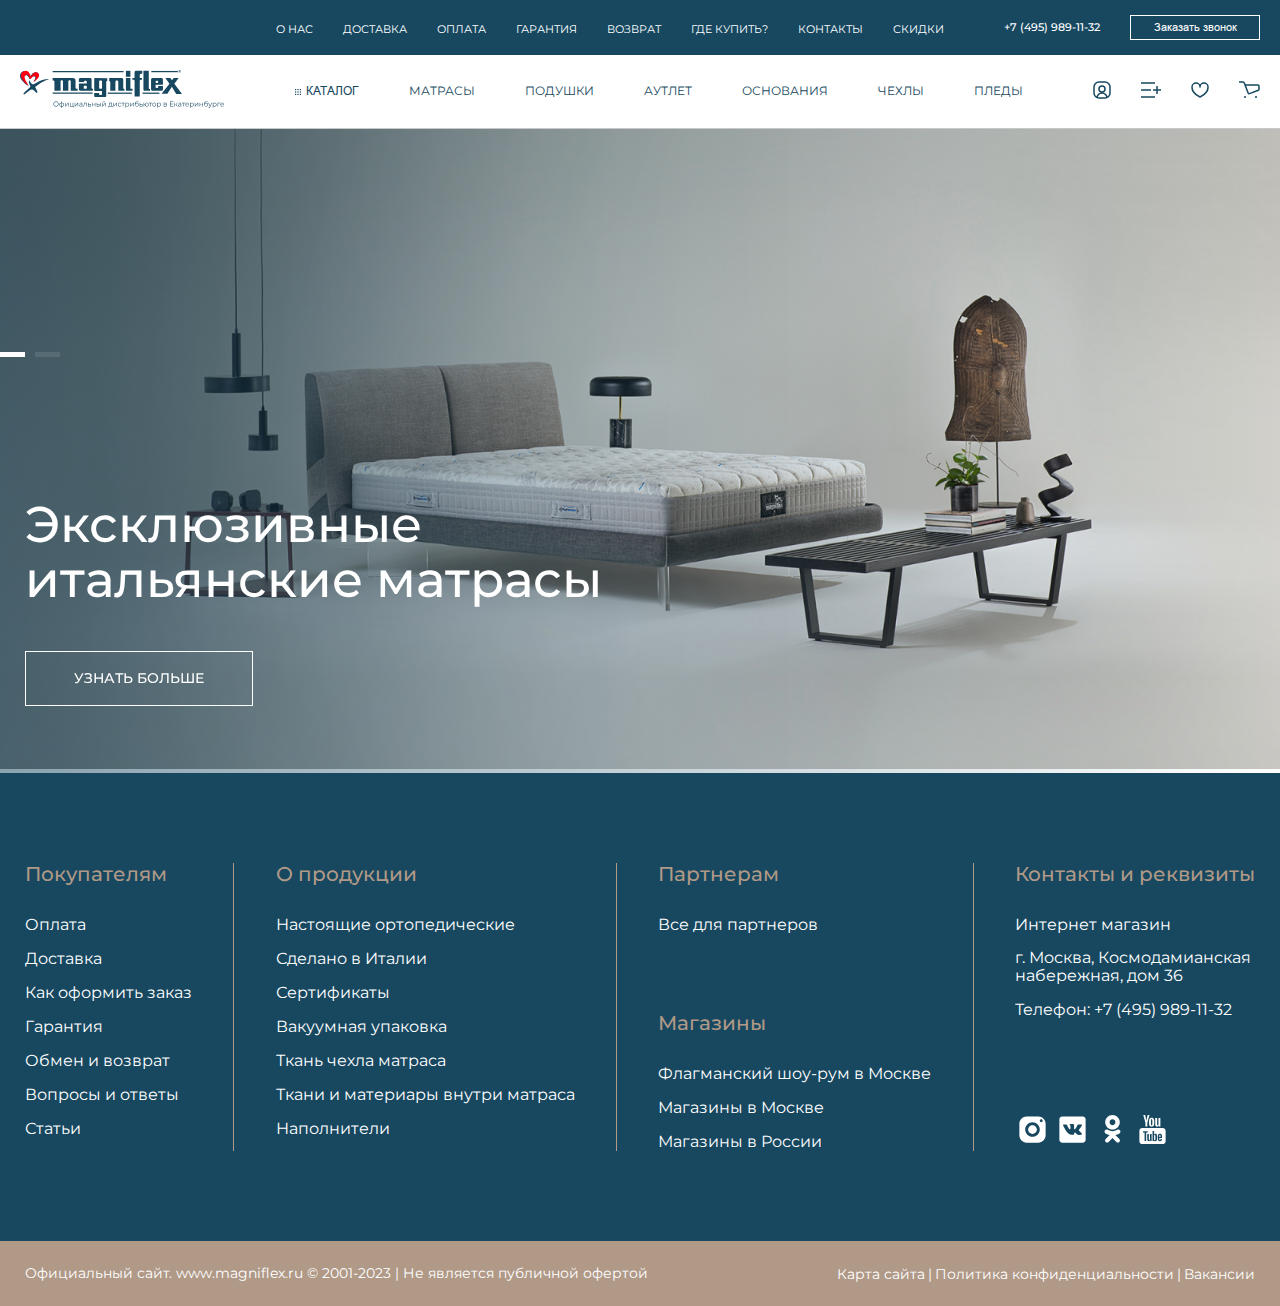
==== index.html @ d559a697 "home desktop in progress" ====
<!DOCTYPE html>
<html lang="ru">
<head>
    <meta charset="UTF-8">
    <meta name="viewport" content="width=device-width, initial-scale=1.0">
    <title>MAGNIFLEX</title>
    <!-- Swiper css -->
    <link rel="stylesheet" href="https://cdn.jsdelivr.net/npm/swiper@11/swiper-bundle.min.css" />
    <!-- css file -->
    <!-- fonts -->
    <link rel="stylesheet" href="./fonts/Arial/stylesheet.css">
    <link rel="stylesheet" href="./fonts/Inter/stylesheet.css">
    <link rel="stylesheet" href="./fonts/FuturaPT/stylesheet.css">
    <link rel="preconnect" href="https://fonts.googleapis.com">
    <link rel="preconnect" href="https://fonts.gstatic.com" crossorigin>
    <link href="https://fonts.googleapis.com/css2?family=Bebas+Neue&family=Montserrat:ital,wght@0,100..900;1,100..900&display=swap" rel="stylesheet">
    <!-- fonts -->
    <!-- css link -->
    <link rel="stylesheet" href="./css/style.css">
    <!-- css link -->
</head>
<body>
    <div class="wrapper">

        <!-- header -->
        <header class="header">
            <div class="header_top">
                <div class="main_header_container">
                    <ul class="header_top_link">
                        <li class="header_top_item">
                            <a href="#">
                                О нас
                            </a>
                        </li>
                        <li class="header_top_item">
                            <a href="#">
                                Доставка
                            </a>
                        </li>
                        <li class="header_top_item">
                            <a href="#">
                                Оплата
                            </a>
                        </li>
                        <li class="header_top_item">
                            <a href="#">
                                Гарантия
                            </a>
                        </li>
                        <li class="header_top_item">
                            <a href="#">
                                Возврат
                            </a>
                        </li>
                        <li class="header_top_item">
                            <a href="#">
                                Где купить?
                            </a>
                        </li>
                        <li class="header_top_item">
                            <a href="#">
                                Контакты
                            </a>
                        </li>
                        <li class="header_top_item">
                            <a href="#">
                                Скидки
                            </a>
                        </li>
                    </ul>
                    <div class="header_top_btn">
                        <a href="tel:+74959891132" class="header_top_phone">
                            +7 (495) 989-11-32
                        </a>
                        <button class="header_btn">
                            Заказать звонок
                        </button>
                    </div>
                </div>
            </div>
            <div class="header_bottom">
                <div class="main_header_container">
                    <a href="/" class="header_logo">
                        <img src="./images/logo/header_logo.svg" alt="">
                    </a>
                    <ul class="header_bottom_link">
                        <li class="header_bottom_item">
                            <button class="catalog_btn">
                                <svg width="6" height="6" viewBox="0 0 6 6" fill="none" xmlns="http://www.w3.org/2000/svg">
                                    <rect width="1.2" height="1.2" fill="#174860"/>
                                    <rect x="2.39999" width="1.2" height="1.2" fill="#174860"/>
                                    <rect x="4.79999" width="1.2" height="1.2" fill="#174860"/>
                                    <rect y="2.39999" width="1.2" height="1.2" fill="#174860"/>
                                    <rect y="4.8" width="1.2" height="1.2" fill="#174860"/>
                                    <rect x="2.39999" y="2.39999" width="1.2" height="1.2" fill="#174860"/>
                                    <rect x="2.39999" y="4.8" width="1.2" height="1.2" fill="#174860"/>
                                    <rect x="4.79999" y="2.39999" width="1.2" height="1.2" fill="#174860"/>
                                    <rect x="4.79999" y="4.8" width="1.2" height="1.2" fill="#174860"/>
                                </svg>
                                Каталог
                            </button>
                        </li>
                        <li class="header_bottom_item">
                            <a href="#">
                                Матрасы
                            </a>
                        </li>
                        <li class="header_bottom_item">
                            <a href="#">
                                Подушки
                            </a>
                        </li>
                        <li class="header_bottom_item">
                            <a href="#">
                                Аутлет
                            </a>
                        </li>
                        <li class="header_bottom_item">
                            <a href="#">
                                Основания
                            </a>
                        </li>
                        <li class="header_bottom_item hidden">
                            <a href="#">
                                Чехлы
                            </a>
                        </li>
                        <li class="header_bottom_item hidden">
                            <a href="#">
                                Пледы
                            </a>
                        </li>
                    </ul>
                    <div class="header_icons">
                        <a href="#">
                            <img src="./images/icons/user_icon.svg" alt="">
                        </a>
                        <a href="#">
                            <img src="./images/icons/catalog_2.svg" alt="">
                        </a>
                        <a href="#">
                            <img src="./images/icons/heart_icon.svg" alt="">
                        </a>
                        <a href="#">
                            <img src="./images/icons/shop_icon.svg" alt="">
                        </a>
                        <button class="burger_icon">
                            <img src="./images/icons/burger_icon.svg" alt="">
                        </button>
                    </div>
                </div>
            </div>
            <div class="catalog">
                <ul class="catalog_link">
                    <li class="catalog_item">
                        <a href="#">
                            <img src="./images/catalog1.png" alt="">
                            <span>
                                Матрасы
                            </span>
                        </a>
                    </li>
                    <li class="catalog_item center">
                        <a href="#">
                            <img src="./images/catalog2.png" alt="">
                            <span>
                                Подушки
                            </span>
                        </a>
                    </li>
                    <li class="catalog_item end">
                        <a href="#">
                            <img src="./images/catalog3.png" alt="">
                            <span>
                                Чехлы
                            </span>
                        </a>
                    </li>
                    <li class="catalog_item">
                        <a href="#">
                            <img src="./images/catalog4.png" alt="">
                            <span>
                                Основания
                            </span>
                        </a>
                    </li>
                    <li class="catalog_item center">
                        <a href="#">
                            <img src="./images/catalog5.png" alt="">
                            <span>
                                Пледы
                            </span>
                        </a>
                    </li>
                </ul>
            </div>
            <!-- media_menu -->
            <div class="media_menu">
                <ul class="media_menu_link">
                    <li class="media_menu_item">
                        <a href="#">
                            Матрасы
                        </a>
                    </li>
                    <li class="media_menu_item">
                        <a href="#">
                            Подушки
                        </a>
                    </li>
                    <li class="media_menu_item">
                        <a href="#">
                            Аутлет
                        </a>
                    </li>
                    <li class="media_menu_item">
                        <a href="#">
                            Основания
                        </a>
                    </li>
                    <li class="media_menu_item">
                        <a href="#">
                            Чехлы
                        </a>
                    </li>
                    <li class="media_menu_item">
                        <a href="#">
                            Пледы
                        </a>
                    </li>
                </ul>
                <div class="header_top_btn">
                    <a href="tel:+74959891132" class="header_top_phone">
                        +7 (495) 989-11-32
                    </a>
                    <button class="header_btn">
                        Заказать звонок
                    </button>
                </div>
            </div>
            <!-- media_menu -->
        </header>
        <!-- header -->


        <!-- main -->
        <main>
            <!-- home -->
            <section class="home">
                <div class="swiper homeSwiper">
                    <div class="swiper-wrapper">
                        <div class="swiper-slide">
                            <div class="home_slide">
                                <div class="background_linear"></div>
                                <img src="./images/home_img.png" alt="">
                                <div class="main_container">
                                    <h1>
                                        Эксклюзивные итальянские матрасы
                                    </h1>
                                    <a href="#">
                                        Узнать больше
                                    </a>
                                </div>
                            </div>
                        </div>
                        <div class="swiper-slide">
                            <div class="home_slide">
                                <div class="background_linear"></div>
                                <img src="./images/home_img.png" alt="">
                                <div class="main_container">
                                    <h1>
                                        Эксклюзивные итальянские матрасы
                                    </h1>
                                    <a href="#">
                                        Узнать больше
                                    </a>
                                </div>
                            </div>
                        </div>
                    </div>
                    <div class="swiper-pagination"></div>
                </div>
            </section>
            <!-- home -->
        </main>
        <!-- main -->

        <!-- footer -->
        <footer class="footer">
            <div class="footer_top">
                <div class="main_container">
                    <div class="footer_block">
                        <h6>
                            Покупателям
                        </h6>
                        <div class="footer_links">
                            <ul class="footer_link">
                                <li class="footer_item">
                                    <a href="#">
                                        Оплата
                                    </a>
                                </li>
                                <li class="footer_item">
                                    <a href="#">
                                        Доставка
                                    </a>
                                </li>
                                <li class="footer_item">
                                    <a href="#">
                                        Как оформить заказ
                                    </a>
                                </li>
                                <li class="footer_item">
                                    <a href="#">
                                        Гарантия
                                    </a>
                                </li>
                            </ul>
                            <ul class="footer_link">
                                <li class="footer_item">
                                    <a href="#">
                                        Обмен и возврат
                                    </a>
                                </li>
                                <li class="footer_item">
                                    <a href="#">
                                        Вопросы и ответы
                                    </a>
                                </li>
                                <li class="footer_item">
                                    <a href="#">
                                        Статьи
                                    </a>
                                </li>
                            </ul>
                        </div>
                    </div>
                    <div class="footer_line"></div>
                    <div class="footer_block">
                        <h6>
                            О продукции
                        </h6>
                        <div class="footer_links">
                            <ul class="footer_link">
                                <li class="footer_item">
                                    <a href="#">
                                        Настоящие ортопедические
                                    </a>
                                </li>
                                <li class="footer_item">
                                    <a href="#">
                                        Сделано в Италии
                                    </a>
                                </li>
                                <li class="footer_item">
                                    <a href="#">
                                        Сертификаты
                                    </a>
                                </li>
                                <li class="footer_item">
                                    <a href="#">
                                        Вакуумная упаковка
                                    </a>
                                </li>
                            </ul>
                            <ul class="footer_link">
                                <li class="footer_item">
                                    <a href="#">
                                        Ткань чехла матраса
                                    </a>
                                </li>
                                <li class="footer_item">
                                    <a href="#">
                                        Ткани и материары внутри матраса
                                    </a>
                                </li>
                                <li class="footer_item">
                                    <a href="#">
                                        Наполнители
                                    </a>
                                </li>
                            </ul>
                        </div>
                    </div>
                    <div class="footer_line"></div>
                    <div class="footer_links_two">
                        <div class="footer_block">
                            <h6>
                                Партнерам
                            </h6>
                            <ul class="footer_link">
                                <li class="footer_item">
                                    <a href="#">
                                        Все для партнеров
                                    </a>
                                </li>
                            </ul>
                        </div>
                        <div class="footer_block">
                            <h6>
                                Магазины
                            </h6>
                            <ul class="footer_link">
                                <li class="footer_item">
                                    <a href="#">
                                        Флагманский шоу-рум в Москве
                                    </a>
                                </li>
                                <li class="footer_item">
                                    <a href="#">
                                        Магазины в Москве
                                    </a>
                                </li>
                                <li class="footer_item">
                                    <a href="#">
                                        Магазины в России
                                    </a>
                                </li>
                            </ul>
                        </div>
                    </div>
                    <div class="footer_line"></div>
                    <div class="footer_links_two">
                        <div class="footer_block">
                            <h6>
                                Контакты и реквизиты
                            </h6>
                            <ul class="footer_link">
                                <li class="footer_item">
                                    <a href="#">
                                        Интернет магазин
                                    </a>
                                </li>
                                <li class="footer_item">
                                    <a href="#">
                                        г. Москва, Космодамианская<br> набережная, дом 36
                                    </a>
                                </li>
                                <li class="footer_item">
                                    <a href="tel:+74959891132">
                                        Телефон: +7 (495) 989-11-32
                                    </a>
                                </li>
                            </ul>
                        </div>
                        <div class="footer_social">
                            <a href="#">
                                <img src="./images/icons/instagram_icon.svg" alt="">
                            </a>
                            <a href="#">
                                <img src="./images/icons/vk_icon.svg" alt="">
                            </a>
                            <a href="#">
                                <img src="./images/icons/Odnoklassniki_icon.svg" alt="">
                            </a>
                            <a href="#">
                                <img src="./images/icons/YouTube_icon.svg" alt="">
                            </a>
                        </div>
                    </div>
                </div>
            </div>
            <div class="footer_bottom">
                <div class="main_container">
                    <p>
                        Официальный сайт. <a href="www.magniflex.ru">www.magniflex.ru</a> © 2001-2023 | Не является публичной офертой
                    </p>
                    <ul>
                        <li>
                            <a href="#">
                                Карта сайта
                            </a>
                        </li>
                        <li>
                            <span>
                                |
                            </span>
                        </li>
                        <li>
                            <a href="#">
                                Политика конфиденциальности
                            </a>
                        </li>
                        <li>
                            <span>
                                |
                            </span>
                        </li>
                        <li>
                            <a href="#">
                                Вакансии
                            </a>
                        </li>
                    </ul>
                </div>
            </div>
        </footer>
        <!-- footer -->
    </div>

    <!-- Swiper js -->
    <script src="https://cdn.jsdelivr.net/npm/swiper@11/swiper-bundle.min.js"></script>
    <!-- Swiper js -->
    <!-- js file -->
    <script src="./js/main.js"></script>
    <!-- js file -->
</body>
</html>
---- fonts/Arial/stylesheet.css ----
/* This stylesheet generated by Transfonter (https://transfonter.org) on August 20, 2017 5:39 PM */

@font-face {
	font-family: 'Arial';
	src: url('Arial-ItalicMT.eot');
	src: local('Arial Italic'), local('Arial-ItalicMT'),
		url('Arial-ItalicMT.eot?#iefix') format('embedded-opentype'),
		url('Arial-ItalicMT.woff') format('woff'),
		url('Arial-ItalicMT.ttf') format('truetype');
	font-weight: normal;
	font-style: italic;
}

@font-face {
	font-family: 'Arial Narrow';
	src: url('ArialNarrow-Bold.eot');
	src: local('Arial Narrow Bold'), local('ArialNarrow-Bold'),
		url('ArialNarrow-Bold.eot?#iefix') format('embedded-opentype'),
		url('ArialNarrow-Bold.woff') format('woff'),
		url('ArialNarrow-Bold.ttf') format('truetype');
	font-weight: bold;
	font-style: normal;
}

@font-face {
	font-family: 'Arial';
	src: url('Arial-BoldItalicMT.eot');
	src: local('Arial Bold Italic'), local('Arial-BoldItalicMT'),
		url('Arial-BoldItalicMT.eot?#iefix') format('embedded-opentype'),
		url('Arial-BoldItalicMT.woff') format('woff'),
		url('Arial-BoldItalicMT.ttf') format('truetype');
	font-weight: bold;
	font-style: italic;
}

@font-face {
	font-family: 'Arial Narrow';
	src: url('ArialNarrow.eot');
	src: local('Arial Narrow'), local('ArialNarrow'),
		url('ArialNarrow.eot?#iefix') format('embedded-opentype'),
		url('ArialNarrow.woff') format('woff'),
		url('ArialNarrow.ttf') format('truetype');
	font-weight: normal;
	font-style: normal;
}

@font-face {
	font-family: 'Arial Narrow';
	src: url('ArialNarrow-Italic.eot');
	src: local('Arial Narrow Italic'), local('ArialNarrow-Italic'),
		url('ArialNarrow-Italic.eot?#iefix') format('embedded-opentype'),
		url('ArialNarrow-Italic.woff') format('woff'),
		url('ArialNarrow-Italic.ttf') format('truetype');
	font-weight: normal;
	font-style: italic;
}

@font-face {
	font-family: 'Arial';
	src: url('ArialMT.eot');
	src: local('Arial'), local('ArialMT'),
		url('ArialMT.eot?#iefix') format('embedded-opentype'),
		url('ArialMT.woff') format('woff'),
		url('ArialMT.ttf') format('truetype');
	font-weight: normal;
	font-style: normal;
}

@font-face {
	font-family: 'Arial';
	src: url('Arial-BoldMT.eot');
	src: local('Arial Bold'), local('Arial-BoldMT'),
		url('Arial-BoldMT.eot?#iefix') format('embedded-opentype'),
		url('Arial-BoldMT.woff') format('woff'),
		url('Arial-BoldMT.ttf') format('truetype');
	font-weight: bold;
	font-style: normal;
}

@font-face {
	font-family: 'Arial';
	src: url('Arial-Black.eot');
	src: local('Arial Black'), local('Arial-Black'),
		url('Arial-Black.eot?#iefix') format('embedded-opentype'),
		url('Arial-Black.woff') format('woff'),
		url('Arial-Black.ttf') format('truetype');
	font-weight: 900;
	font-style: normal;
}

@font-face {
	font-family: 'Arial Narrow';
	src: url('ArialNarrow-BoldItalic.eot');
	src: local('Arial Narrow Bold Italic'), local('ArialNarrow-BoldItalic'),
		url('ArialNarrow-BoldItalic.eot?#iefix') format('embedded-opentype'),
		url('ArialNarrow-BoldItalic.woff') format('woff'),
		url('ArialNarrow-BoldItalic.ttf') format('truetype');
	font-weight: bold;
	font-style: italic;
}
---- fonts/Inter/stylesheet.css ----
@font-face {
    font-family: 'Inter';
    src: url('Inter-BoldItalic.eot');
    src: local('Inter Bold Italic'), local('Inter-BoldItalic'),
        url('Inter-BoldItalic.eot?#iefix') format('embedded-opentype'),
        url('Inter-BoldItalic.woff2') format('woff2'),
        url('Inter-BoldItalic.woff') format('woff'),
        url('Inter-BoldItalic.ttf') format('truetype');
    font-weight: bold;
    font-style: italic;
}

@font-face {
    font-family: 'Inter';
    src: url('Inter-MediumItalic.eot');
    src: local('Inter Medium Italic'), local('Inter-MediumItalic'),
        url('Inter-MediumItalic.eot?#iefix') format('embedded-opentype'),
        url('Inter-MediumItalic.woff2') format('woff2'),
        url('Inter-MediumItalic.woff') format('woff'),
        url('Inter-MediumItalic.ttf') format('truetype');
    font-weight: 500;
    font-style: italic;
}

@font-face {
    font-family: 'Inter';
    src: url('Inter-ThinItalicBETA.eot');
    src: local('Inter Thin Italic BETA'), local('Inter-ThinItalicBETA'),
        url('Inter-ThinItalicBETA.eot?#iefix') format('embedded-opentype'),
        url('Inter-ThinItalicBETA.woff2') format('woff2'),
        url('Inter-ThinItalicBETA.woff') format('woff'),
        url('Inter-ThinItalicBETA.ttf') format('truetype');
    font-weight: 100;
    font-style: italic;
}

@font-face {
    font-family: 'Inter';
    src: url('Inter-Regular.eot');
    src: local('Inter Regular'), local('Inter-Regular'),
        url('Inter-Regular.eot?#iefix') format('embedded-opentype'),
        url('Inter-Regular.woff2') format('woff2'),
        url('Inter-Regular.woff') format('woff'),
        url('Inter-Regular.ttf') format('truetype');
    font-weight: normal;
    font-style: normal;
}

@font-face {
    font-family: 'Inter';
    src: url('Inter-Black.eot');
    src: local('Inter Black'), local('Inter-Black'),
        url('Inter-Black.eot?#iefix') format('embedded-opentype'),
        url('Inter-Black.woff2') format('woff2'),
        url('Inter-Black.woff') format('woff'),
        url('Inter-Black.ttf') format('truetype');
    font-weight: 900;
    font-style: normal;
}

@font-face {
    font-family: 'Inter';
    src: url('Inter-BlackItalic.eot');
    src: local('Inter Black Italic'), local('Inter-BlackItalic'),
        url('Inter-BlackItalic.eot?#iefix') format('embedded-opentype'),
        url('Inter-BlackItalic.woff2') format('woff2'),
        url('Inter-BlackItalic.woff') format('woff'),
        url('Inter-BlackItalic.ttf') format('truetype');
    font-weight: 900;
    font-style: italic;
}

@font-face {
    font-family: 'Inter';
    src: url('Inter-LightBETA.eot');
    src: local('Inter Light BETA'), local('Inter-LightBETA'),
        url('Inter-LightBETA.eot?#iefix') format('embedded-opentype'),
        url('Inter-LightBETA.woff2') format('woff2'),
        url('Inter-LightBETA.woff') format('woff'),
        url('Inter-LightBETA.ttf') format('truetype');
    font-weight: 300;
    font-style: normal;
}

@font-face {
    font-family: 'Inter';
    src: url('Inter-SemiBold.eot');
    src: local('Inter Semi Bold'), local('Inter-SemiBold'),
        url('Inter-SemiBold.eot?#iefix') format('embedded-opentype'),
        url('Inter-SemiBold.woff2') format('woff2'),
        url('Inter-SemiBold.woff') format('woff'),
        url('Inter-SemiBold.ttf') format('truetype');
    font-weight: 600;
    font-style: normal;
}

@font-face {
    font-family: 'Inter';
    src: url('Inter-ExtraBoldItalic.eot');
    src: local('Inter Extra Bold Italic'), local('Inter-ExtraBoldItalic'),
        url('Inter-ExtraBoldItalic.eot?#iefix') format('embedded-opentype'),
        url('Inter-ExtraBoldItalic.woff2') format('woff2'),
        url('Inter-ExtraBoldItalic.woff') format('woff'),
        url('Inter-ExtraBoldItalic.ttf') format('truetype');
    font-weight: 800;
    font-style: italic;
}

@font-face {
    font-family: 'Inter';
    src: url('Inter-Bold.eot');
    src: local('Inter Bold'), local('Inter-Bold'),
        url('Inter-Bold.eot?#iefix') format('embedded-opentype'),
        url('Inter-Bold.woff2') format('woff2'),
        url('Inter-Bold.woff') format('woff'),
        url('Inter-Bold.ttf') format('truetype');
    font-weight: bold;
    font-style: normal;
}

@font-face {
    font-family: 'Inter';
    src: url('Inter-ExtraLightItalicBETA.eot');
    src: local('Inter Extra Light Italic BETA'), local('Inter-ExtraLightItalicBETA'),
        url('Inter-ExtraLightItalicBETA.eot?#iefix') format('embedded-opentype'),
        url('Inter-ExtraLightItalicBETA.woff2') format('woff2'),
        url('Inter-ExtraLightItalicBETA.woff') format('woff'),
        url('Inter-ExtraLightItalicBETA.ttf') format('truetype');
    font-weight: 200;
    font-style: italic;
}

@font-face {
    font-family: 'Inter';
    src: url('Inter-ExtraLightBETA.eot');
    src: local('Inter Extra Light BETA'), local('Inter-ExtraLightBETA'),
        url('Inter-ExtraLightBETA.eot?#iefix') format('embedded-opentype'),
        url('Inter-ExtraLightBETA.woff2') format('woff2'),
        url('Inter-ExtraLightBETA.woff') format('woff'),
        url('Inter-ExtraLightBETA.ttf') format('truetype');
    font-weight: 200;
    font-style: normal;
}

@font-face {
    font-family: 'Inter';
    src: url('Inter-ExtraBold.eot');
    src: local('Inter Extra Bold'), local('Inter-ExtraBold'),
        url('Inter-ExtraBold.eot?#iefix') format('embedded-opentype'),
        url('Inter-ExtraBold.woff2') format('woff2'),
        url('Inter-ExtraBold.woff') format('woff'),
        url('Inter-ExtraBold.ttf') format('truetype');
    font-weight: 800;
    font-style: normal;
}

@font-face {
    font-family: 'Inter';
    src: url('Inter-ThinBETA.eot');
    src: local('Inter Thin BETA'), local('Inter-ThinBETA'),
        url('Inter-ThinBETA.eot?#iefix') format('embedded-opentype'),
        url('Inter-ThinBETA.woff2') format('woff2'),
        url('Inter-ThinBETA.woff') format('woff'),
        url('Inter-ThinBETA.ttf') format('truetype');
    font-weight: 100;
    font-style: normal;
}

@font-face {
    font-family: 'Inter';
    src: url('Inter-LightItalicBETA.eot');
    src: local('Inter Light Italic BETA'), local('Inter-LightItalicBETA'),
        url('Inter-LightItalicBETA.eot?#iefix') format('embedded-opentype'),
        url('Inter-LightItalicBETA.woff2') format('woff2'),
        url('Inter-LightItalicBETA.woff') format('woff'),
        url('Inter-LightItalicBETA.ttf') format('truetype');
    font-weight: 300;
    font-style: italic;
}

@font-face {
    font-family: 'Inter';
    src: url('Inter-Italic.eot');
    src: local('Inter Italic'), local('Inter-Italic'),
        url('Inter-Italic.eot?#iefix') format('embedded-opentype'),
        url('Inter-Italic.woff2') format('woff2'),
        url('Inter-Italic.woff') format('woff'),
        url('Inter-Italic.ttf') format('truetype');
    font-weight: normal;
    font-style: italic;
}

@font-face {
    font-family: 'Inter';
    src: url('Inter-SemiBoldItalic.eot');
    src: local('Inter Semi Bold Italic'), local('Inter-SemiBoldItalic'),
        url('Inter-SemiBoldItalic.eot?#iefix') format('embedded-opentype'),
        url('Inter-SemiBoldItalic.woff2') format('woff2'),
        url('Inter-SemiBoldItalic.woff') format('woff'),
        url('Inter-SemiBoldItalic.ttf') format('truetype');
    font-weight: 600;
    font-style: italic;
}

@font-face {
    font-family: 'Inter';
    src: url('Inter-Medium.eot');
    src: local('Inter Medium'), local('Inter-Medium'),
        url('Inter-Medium.eot?#iefix') format('embedded-opentype'),
        url('Inter-Medium.woff2') format('woff2'),
        url('Inter-Medium.woff') format('woff'),
        url('Inter-Medium.ttf') format('truetype');
    font-weight: 500;
    font-style: normal;
}
---- fonts/FuturaPT/stylesheet.css ----
@font-face {
    font-family: 'Futura PT';
    src: url('FuturaPT-Heavy.eot');
    src: local('Futura PT Heavy'), local('FuturaPT-Heavy'),
        url('FuturaPT-Heavy.eot?#iefix') format('embedded-opentype'),
        url('FuturaPT-Heavy.woff') format('woff'),
        url('FuturaPT-Heavy.ttf') format('truetype');
    font-weight: 900;
    font-style: normal;
}

@font-face {
    font-family: 'Futura PT';
    src: url('FuturaPT-Medium.eot');
    src: local('Futura PT Medium'), local('FuturaPT-Medium'),
        url('FuturaPT-Medium.eot?#iefix') format('embedded-opentype'),
        url('FuturaPT-Medium.woff') format('woff'),
        url('FuturaPT-Medium.ttf') format('truetype');
    font-weight: 500;
    font-style: normal;
}

@font-face {
    font-family: 'Futura PT';
    src: url('FuturaPT-MediumObl.eot');
    src: local('Futura PT Medium Oblique'), local('FuturaPT-MediumObl'),
        url('FuturaPT-MediumObl.eot?#iefix') format('embedded-opentype'),
        url('FuturaPT-MediumObl.woff') format('woff'),
        url('FuturaPT-MediumObl.ttf') format('truetype');
    font-weight: 500;
    font-style: italic;
}

@font-face {
    font-family: 'Futura PT Cond';
    src: url('FuturaPTCond-Medium.eot');
    src: local('Futura PT Cond Medium'), local('FuturaPTCond-Medium'),
        url('FuturaPTCond-Medium.eot?#iefix') format('embedded-opentype'),
        url('FuturaPTCond-Medium.woff') format('woff'),
        url('FuturaPTCond-Medium.ttf') format('truetype');
    font-weight: 500;
    font-style: normal;
}

@font-face {
    font-family: 'Futura PT';
    src: url('FuturaPT-LightObl.eot');
    src: local('Futura PT Light Oblique'), local('FuturaPT-LightObl'),
        url('FuturaPT-LightObl.eot?#iefix') format('embedded-opentype'),
        url('FuturaPT-LightObl.woff') format('woff'),
        url('FuturaPT-LightObl.ttf') format('truetype');
    font-weight: 300;
    font-style: italic;
}

@font-face {
    font-family: 'Futura PT Book';
    src: url('FuturaPT-Book.eot');
    src: local('Futura PT Book'), local('FuturaPT-Book'),
        url('FuturaPT-Book.eot?#iefix') format('embedded-opentype'),
        url('FuturaPT-Book.woff') format('woff'),
        url('FuturaPT-Book.ttf') format('truetype');
    font-weight: normal;
    font-style: normal;
}

@font-face {
    font-family: 'Futura PT Cond';
    src: url('FuturaPTCond-Bold.eot');
    src: local('Futura PT Cond Bold'), local('FuturaPTCond-Bold'),
        url('FuturaPTCond-Bold.eot?#iefix') format('embedded-opentype'),
        url('FuturaPTCond-Bold.woff') format('woff'),
        url('FuturaPTCond-Bold.ttf') format('truetype');
    font-weight: bold;
    font-style: normal;
}

@font-face {
    font-family: 'Futura PT Book';
    src: url('FuturaPT-BookObl.eot');
    src: local('Futura PT Book Oblique'), local('FuturaPT-BookObl'),
        url('FuturaPT-BookObl.eot?#iefix') format('embedded-opentype'),
        url('FuturaPT-BookObl.woff') format('woff'),
        url('FuturaPT-BookObl.ttf') format('truetype');
    font-weight: normal;
    font-style: italic;
}

@font-face {
    font-family: 'Futura PT Cond Extra';
    src: url('FuturaPTCond-ExtraBoldObl.eot');
    src: local('Futura PT Cond Extra Bold Oblique'), local('FuturaPTCond-ExtraBoldObl'),
        url('FuturaPTCond-ExtraBoldObl.eot?#iefix') format('embedded-opentype'),
        url('FuturaPTCond-ExtraBoldObl.woff') format('woff'),
        url('FuturaPTCond-ExtraBoldObl.ttf') format('truetype');
    font-weight: 800;
    font-style: italic;
}

@font-face {
    font-family: 'Futura PT';
    src: url('FuturaPT-Light.eot');
    src: local('Futura PT Light'), local('FuturaPT-Light'),
        url('FuturaPT-Light.eot?#iefix') format('embedded-opentype'),
        url('FuturaPT-Light.woff') format('woff'),
        url('FuturaPT-Light.ttf') format('truetype');
    font-weight: 300;
    font-style: normal;
}

@font-face {
    font-family: 'Futura PT';
    src: url('FuturaPT-BoldObl.eot');
    src: local('Futura PT Bold Oblique'), local('FuturaPT-BoldObl'),
        url('FuturaPT-BoldObl.eot?#iefix') format('embedded-opentype'),
        url('FuturaPT-BoldObl.woff') format('woff'),
        url('FuturaPT-BoldObl.ttf') format('truetype');
    font-weight: bold;
    font-style: italic;
}

@font-face {
    font-family: 'Futura PT Demi';
    src: url('FuturaPT-DemiObl.eot');
    src: local('Futura PT Demi Oblique'), local('FuturaPT-DemiObl'),
        url('FuturaPT-DemiObl.eot?#iefix') format('embedded-opentype'),
        url('FuturaPT-DemiObl.woff') format('woff'),
        url('FuturaPT-DemiObl.ttf') format('truetype');
    font-weight: 600;
    font-style: italic;
}

@font-face {
    font-family: 'Futura PT Cond Extra';
    src: url('FuturaPTCond-ExtraBold.eot');
    src: local('Futura PT Cond Extra Bold'), local('FuturaPTCond-ExtraBold'),
        url('FuturaPTCond-ExtraBold.eot?#iefix') format('embedded-opentype'),
        url('FuturaPTCond-ExtraBold.woff') format('woff'),
        url('FuturaPTCond-ExtraBold.ttf') format('truetype');
    font-weight: 800;
    font-style: normal;
}

@font-face {
    font-family: 'Futura PT Demi';
    src: url('FuturaPT-Demi.eot');
    src: local('Futura PT Demi'), local('FuturaPT-Demi'),
        url('FuturaPT-Demi.eot?#iefix') format('embedded-opentype'),
        url('FuturaPT-Demi.woff') format('woff'),
        url('FuturaPT-Demi.ttf') format('truetype');
    font-weight: 600;
    font-style: normal;
}

@font-face {
    font-family: 'Futura PT';
    src: url('FuturaPT-HeavyObl.eot');
    src: local('Futura PT Heavy Oblique'), local('FuturaPT-HeavyObl'),
        url('FuturaPT-HeavyObl.eot?#iefix') format('embedded-opentype'),
        url('FuturaPT-HeavyObl.woff') format('woff'),
        url('FuturaPT-HeavyObl.ttf') format('truetype');
    font-weight: 900;
    font-style: italic;
}

@font-face {
    font-family: 'Futura PT Extra';
    src: url('FuturaPT-ExtraBoldObl.eot');
    src: local('Futura PT Extra Bold Oblique'), local('FuturaPT-ExtraBoldObl'),
        url('FuturaPT-ExtraBoldObl.eot?#iefix') format('embedded-opentype'),
        url('FuturaPT-ExtraBoldObl.woff') format('woff'),
        url('FuturaPT-ExtraBoldObl.ttf') format('truetype');
    font-weight: 800;
    font-style: italic;
}

@font-face {
    font-family: 'Futura PT Cond Book';
    src: url('FuturaPTCond-Book.eot');
    src: local('Futura PT Cond Book'), local('FuturaPTCond-Book'),
        url('FuturaPTCond-Book.eot?#iefix') format('embedded-opentype'),
        url('FuturaPTCond-Book.woff') format('woff'),
        url('FuturaPTCond-Book.ttf') format('truetype');
    font-weight: normal;
    font-style: normal;
}

@font-face {
    font-family: 'Futura PT';
    src: url('FuturaPT-Bold.eot');
    src: local('Futura PT Bold'), local('FuturaPT-Bold'),
        url('FuturaPT-Bold.eot?#iefix') format('embedded-opentype'),
        url('FuturaPT-Bold.woff') format('woff'),
        url('FuturaPT-Bold.ttf') format('truetype');
    font-weight: bold;
    font-style: normal;
}

@font-face {
    font-family: 'Futura PT Extra';
    src: url('FuturaPT-ExtraBold.eot');
    src: local('Futura PT Extra Bold'), local('FuturaPT-ExtraBold'),
        url('FuturaPT-ExtraBold.eot?#iefix') format('embedded-opentype'),
        url('FuturaPT-ExtraBold.woff') format('woff'),
        url('FuturaPT-ExtraBold.ttf') format('truetype');
    font-weight: 800;
    font-style: normal;
}

@font-face {
    font-family: 'Futura PT Cond';
    src: url('FuturaPTCond-BoldObl.eot');
    src: local('Futura PT Cond Bold Oblique'), local('FuturaPTCond-BoldObl'),
        url('FuturaPTCond-BoldObl.eot?#iefix') format('embedded-opentype'),
        url('FuturaPTCond-BoldObl.woff') format('woff'),
        url('FuturaPTCond-BoldObl.ttf') format('truetype');
    font-weight: bold;
    font-style: italic;
}

@font-face {
    font-family: 'Futura PT Cond';
    src: url('FuturaPTCond-MediumObl.eot');
    src: local('Futura PT Cond Medium Oblique'), local('FuturaPTCond-MediumObl'),
        url('FuturaPTCond-MediumObl.eot?#iefix') format('embedded-opentype'),
        url('FuturaPTCond-MediumObl.woff') format('woff'),
        url('FuturaPTCond-MediumObl.ttf') format('truetype');
    font-weight: 500;
    font-style: italic;
}

@font-face {
    font-family: 'Futura PT Cond Book';
    src: url('FuturaPTCond-BookObl.eot');
    src: local('Futura PT Cond Book Oblique'), local('FuturaPTCond-BookObl'),
        url('FuturaPTCond-BookObl.eot?#iefix') format('embedded-opentype'),
        url('FuturaPTCond-BookObl.woff') format('woff'),
        url('FuturaPTCond-BookObl.ttf') format('truetype');
    font-weight: normal;
    font-style: italic;
}
---- css/style.css ----
@font-face {
  font-family: "Ouvality";
  src: url("../fonts/Ouvality/Ouvality.ttf");
}
* {
  margin: 0;
  padding: 0;
  box-sizing: border-box;
  list-style: none;
}

a {
  text-decoration: none;
  color: inherit;
  display: inline-block;
}

img {
  max-width: 100%;
}

span, label {
  display: inline-block;
}

html {
  scroll-behavior: smooth;
}

body {
  font-family: "Montserrat", Arial, Helvetica, sans-serif;
  font-style: normal;
}

input {
  outline: none;
}

button {
  border: none;
  cursor: pointer;
  background: transparent;
  outline: 0;
}

address {
  font-style: normal;
}

.wrapper {
  width: 100%;
  overflow: hidden;
}

.main_container {
  max-width: 1400px;
  margin: 0 auto;
}
.main_header_container {
  max-width: 1500px;
  margin: 0 auto;
}
.main_title {
  font-size: 50px;
  font-weight: 500;
  line-height: 55px;
  color: #174860;
}

.header {
  position: relative;
}
.header_logo {
  min-width: 205px;
}
.header_btn {
  width: 130px;
  height: 25px;
  font-weight: 500;
  font-size: 11px;
  line-height: 13.41px;
  color: #FFFFFF;
  padding: 5px 18px;
  border: 1px solid #FFFFFF;
}
.header_icons {
  flex-shrink: 0;
  display: flex;
  align-items: center;
  gap: 30px;
}
.header .burger_icon {
  display: none;
}
.header_top {
  background: #174860;
}
.header_top_link {
  margin-left: auto;
  padding: 18px 0;
  display: flex;
  align-items: center;
  gap: 30px;
}
.header_top_item a {
  font-weight: 400;
  font-size: 11px;
  line-height: 13.41px;
  color: #FFFFFF;
  text-transform: uppercase;
  transition: 0.3s ease;
}
.header_top_item a:hover {
  color: #FF0012;
}
.header_top_btn {
  display: flex;
  align-items: center;
  gap: 30px;
}
.header_top_phone {
  font-weight: 500;
  font-size: 11px;
  line-height: 13.41px;
  color: #FFFFFF;
}
.header_bottom {
  border-bottom: 1px solid rgba(33, 37, 41, 0.2509803922);
  padding: 15px 0;
}
.header_bottom .main_header_container {
  justify-content: space-between;
}
.header_bottom_link {
  gap: 50px;
  display: flex;
  align-items: center;
}
.header_bottom_item a,
.header_bottom_item .catalog_btn {
  display: flex;
  align-items: center;
  gap: 5px;
  font-size: 12px;
  font-weight: 400;
  line-height: 14.63px;
  color: #174860;
  text-transform: uppercase;
  transition: 0.3s ease;
}
.header_bottom_item a:hover,
.header_bottom_item .catalog_btn:hover {
  color: #FF0012;
}
.header_bottom_item a:hover svg rect,
.header_bottom_item .catalog_btn:hover svg rect {
  transition: 0.3s ease;
  fill: #FF0012;
}
.header .main_header_container {
  display: flex;
  align-items: center;
  gap: 60px;
}
.header .media_menu {
  padding: 25px 30px;
  position: absolute;
  width: 100%;
  left: -100%;
  top: 100%;
  z-index: 9;
  transition: 0.3s ease;
  display: flex;
  flex-direction: column;
  gap: 25px;
  background: #FFFFFF;
}
.header .media_menu_link {
  display: flex;
  flex-direction: column;
}
.header .media_menu_item {
  padding: 10px 0;
  border-bottom: 1px solid rgba(33, 37, 41, 0.2509803922);
}
.header .media_menu_item a {
  display: flex;
  align-items: center;
  gap: 5px;
  font-size: 12px;
  font-weight: 400;
  line-height: 14.63px;
  color: #174860;
  text-transform: uppercase;
  transition: 0.3s ease;
}
.header .media_menu_item a:hover {
  color: #FF0012;
}
.header .media_menu .header_top_btn {
  justify-content: center;
  flex-wrap: wrap;
}
.header .media_menu .header_top_btn .header_top_phone {
  color: #174860;
}
.header .media_menu .header_top_btn .header_btn {
  border: 1px solid #174860;
  color: #174860;
}
.header .media_menu.active {
  left: 0;
}

.catalog {
  position: absolute;
  left: 0;
  top: 100%;
  z-index: 5;
  width: 100%;
  overflow: hidden;
  height: 0;
  background: #FFFFFF;
  transition: 0.3s ease;
}
.catalog_link {
  margin: 50px auto;
  max-width: 740px;
  padding: 0 20px;
  display: flex;
  flex-wrap: wrap;
  gap: 50px;
}
.catalog_item {
  width: calc(33.3333333333% - 34px);
}
.catalog_item.center {
  display: flex;
  justify-content: center;
}
.catalog_item.end {
  display: flex;
  justify-content: end;
}
.catalog a {
  width: 100px;
  display: flex;
  flex-direction: column;
  font-size: 12px;
  font-weight: 400;
  line-height: 14.63px;
  text-align: center;
  color: #212529;
  text-transform: uppercase;
  transition: 0.3s ease;
}
.catalog a:hover {
  color: #FF0012;
}
.catalog a img {
  min-width: 100px;
  height: 100px;
}

.catalog.active {
  height: 381px;
}

.home .homeSwiper .swiper-pagination {
  max-width: 1400px;
  margin: 0 auto;
  top: 223px;
  left: 0;
  right: 0;
  bottom: auto;
  display: flex;
  justify-content: start;
  gap: 10px;
}
.home .homeSwiper .swiper-pagination-bullet {
  width: 25px;
  height: 5px;
  border-radius: 0;
  background: rgba(255, 255, 255, 0.5019607843);
  margin: 0;
}
.home .homeSwiper .swiper-pagination-bullet-active {
  background: #FFFFFF;
}
.home .home_slide {
  position: relative;
}
.home .background_linear {
  position: absolute;
  top: 0;
  left: 0;
  width: 100%;
  height: 100%;
  background: linear-gradient(90deg, rgba(23, 72, 96, 0.5), rgba(23, 72, 96, 0) 100%);
}
.home .main_container {
  position: absolute;
  top: 0;
  left: 0;
  right: 0;
  margin: 0 auto;
}
.home h1 {
  margin-top: 368px;
  font-size: 50px;
  font-weight: 500;
  line-height: 55px;
  color: #FFFFFF;
  max-width: 606px;
}
.home a {
  margin-top: 44px;
  font-size: 14px;
  font-weight: 500;
  line-height: 17.07px;
  color: #FFFFFF;
  text-transform: uppercase;
  padding: 18px 48px;
  border: 1px solid #FFFFFF;
}

.new {
  padding: 75px 0;
}
.new .main_title {
  text-align: center;
  margin-bottom: 75px;
}
.new_cards {
  display: flex;
  flex-wrap: wrap;
  gap: 50px 30px;
}
.new_card {
  width: calc(33.3333333333% - 20px);
  border: 1px solid rgba(33, 37, 41, 0.2509803922);
}
.new_card_img img {
  width: 100%;
  height: 100%;
  -o-object-fit: cover;
     object-fit: cover;
}
.new_card span {
  font-size: 14px;
  font-weight: 400;
  line-height: 15.4px;
  color: #8C8C8C;
}
.new_card h6 {
  font-size: 20px;
  font-weight: 500;
  line-height: 24.38px;
  color: #174860;
  margin: 15px 0;
}
.new_card p {
  font-size: 16px;
  font-weight: 400;
  line-height: 17.6px;
  color: #212529;
}
.new_card .new_card_bottom {
  margin-top: 8px;
  display: flex;
  justify-content: end;
}
.new_card .new_card_bottom button {
  display: flex;
  align-items: center;
  gap: 10px;
  font-size: 12px;
  font-weight: 400;
  line-height: 16px;
  color: #B09987;
}
.new_card_content {
  padding: 20px 30px 30px 30px;
}

.footer_top {
  padding: 90px 0;
  background: #174860;
}
.footer_top .main_container {
  display: flex;
  align-items: stretch;
  justify-content: space-between;
}
.footer_bottom {
  background-color: #B09987;
  padding: 23px 0;
}
.footer_bottom .main_container {
  display: flex;
  align-items: center;
  justify-content: space-between;
  gap: 10px;
}
.footer_bottom p {
  font-size: 14px;
  font-weight: 400;
  line-height: 15.4px;
  color: #FFFFFF;
}
.footer_bottom ul {
  display: flex;
  align-items: center;
  gap: 3px;
}
.footer_bottom ul a,
.footer_bottom ul span {
  min-width: -moz-min-content;
  min-width: min-content;
  font-size: 14px;
  font-weight: 400;
  line-height: 15.4px;
  color: #FFFFFF;
}
.footer_social {
  display: flex;
  align-items: center;
  gap: 5px;
}
.footer_line {
  margin: 0 20px;
  flex-shrink: 0;
  min-height: 288px;
  width: 1px;
  background: #B09987;
}
.footer_block {
  display: flex;
  flex-direction: column;
  gap: 30px;
}
.footer_links {
  display: flex;
  flex-direction: column;
  gap: 15px;
}
.footer_links_two {
  display: flex;
  flex-direction: column;
  justify-content: space-between;
  gap: 40px;
}
.footer_link {
  display: flex;
  flex-direction: column;
  gap: 15px;
}
.footer_link a {
  font-size: 16px;
  font-weight: 400;
  line-height: 17.6px;
  color: #FFFFFF;
}
.footer h6 {
  font-size: 20px;
  font-weight: 500;
  line-height: 22px;
  color: #B09987;
}

@media only screen and (max-width: 1560px) {
  .main_container {
    max-width: calc(100% - 50px);
  }
  .main_header_container {
    max-width: calc(100% - 40px);
  }
}
@media only screen and (max-width: 1220px) {
  .header .main_header_container {
    gap: 50px;
  }
  .header_icons {
    gap: 20px;
  }
  .header_top_btn {
    gap: 25px;
  }
  .header_top_link {
    gap: 25px;
  }
  .header_bottom_link {
    gap: 25px;
  }
  .header_bottom .hidden {
    display: none;
  }
}
@media only screen and (min-width: 993px) {
  .header .media_menu.active {
    left: -100%;
  }
}
@media only screen and (max-width: 993px) {
  .main_title {
    font-size: 28px;
    line-height: 30.8px;
  }
  .header_logo {
    display: flex;
    min-width: auto;
    height: 28px;
  }
  .header_logo img {
    width: 100%;
  }
  .header .burger_icon {
    width: 12px;
    height: 12px;
    align-items: center;
    justify-content: center;
    display: flex;
  }
  .header_icons {
    gap: 10px;
  }
  .header_icons a {
    display: flex;
    height: 12px;
  }
  .header_top {
    display: none;
  }
  .header_bottom {
    padding: 10px 0;
  }
  .header_bottom_link {
    display: none;
  }
  .catalog {
    display: none;
  }
  .new {
    padding: 50px 0;
  }
  .new .main_title {
    margin-bottom: 30px;
  }
  .new_card {
    width: calc(50% - 15px);
  }
  .new_card h6 {
    margin: 15px 0 10px 0;
    font-size: 16px;
    line-height: 17.6px;
  }
  .new_card p {
    font-size: 12px;
    line-height: 13.2px;
  }
  .footer h6 {
    font-size: 16px;
    line-height: 17px;
  }
  .footer_bottom {
    padding: 12px 0;
  }
  .footer_bottom .main_container {
    align-items: start;
    flex-direction: column-reverse;
  }
  .footer_bottom p {
    font-size: 8px;
    line-height: 8.8px;
  }
  .footer_bottom ul li {
    display: flex;
    align-items: center;
  }
  .footer_bottom ul a,
  .footer_bottom ul span {
    font-size: 8px;
    line-height: 8.8px;
  }
  .footer_social {
    gap: 3px;
  }
  .footer_social a {
    width: 20px;
    height: 20px;
  }
  .footer_block {
    gap: 20px;
  }
  .footer_links {
    flex-direction: row;
    gap: 30px;
  }
  .footer_links a {
    max-width: 135px;
  }
  .footer_link {
    gap: 10px;
  }
  .footer_link a {
    font-size: 12px;
    line-height: 13px;
  }
  .footer_line {
    display: none;
  }
  .footer_top {
    padding: 50px 0;
  }
  .footer_top .main_container {
    flex-direction: column;
    gap: 40px;
  }
}
@media only screen and (max-width: 768px) {
  .new_cards {
    gap: 30px;
  }
  .new_card {
    width: 100%;
    border: none;
  }
  .new_card span {
    display: none;
  }
  .new_card .new_card_content {
    padding: 0;
  }
  .new_card .new_card_bottom {
    display: none;
  }
}/*# sourceMappingURL=style.css.map */
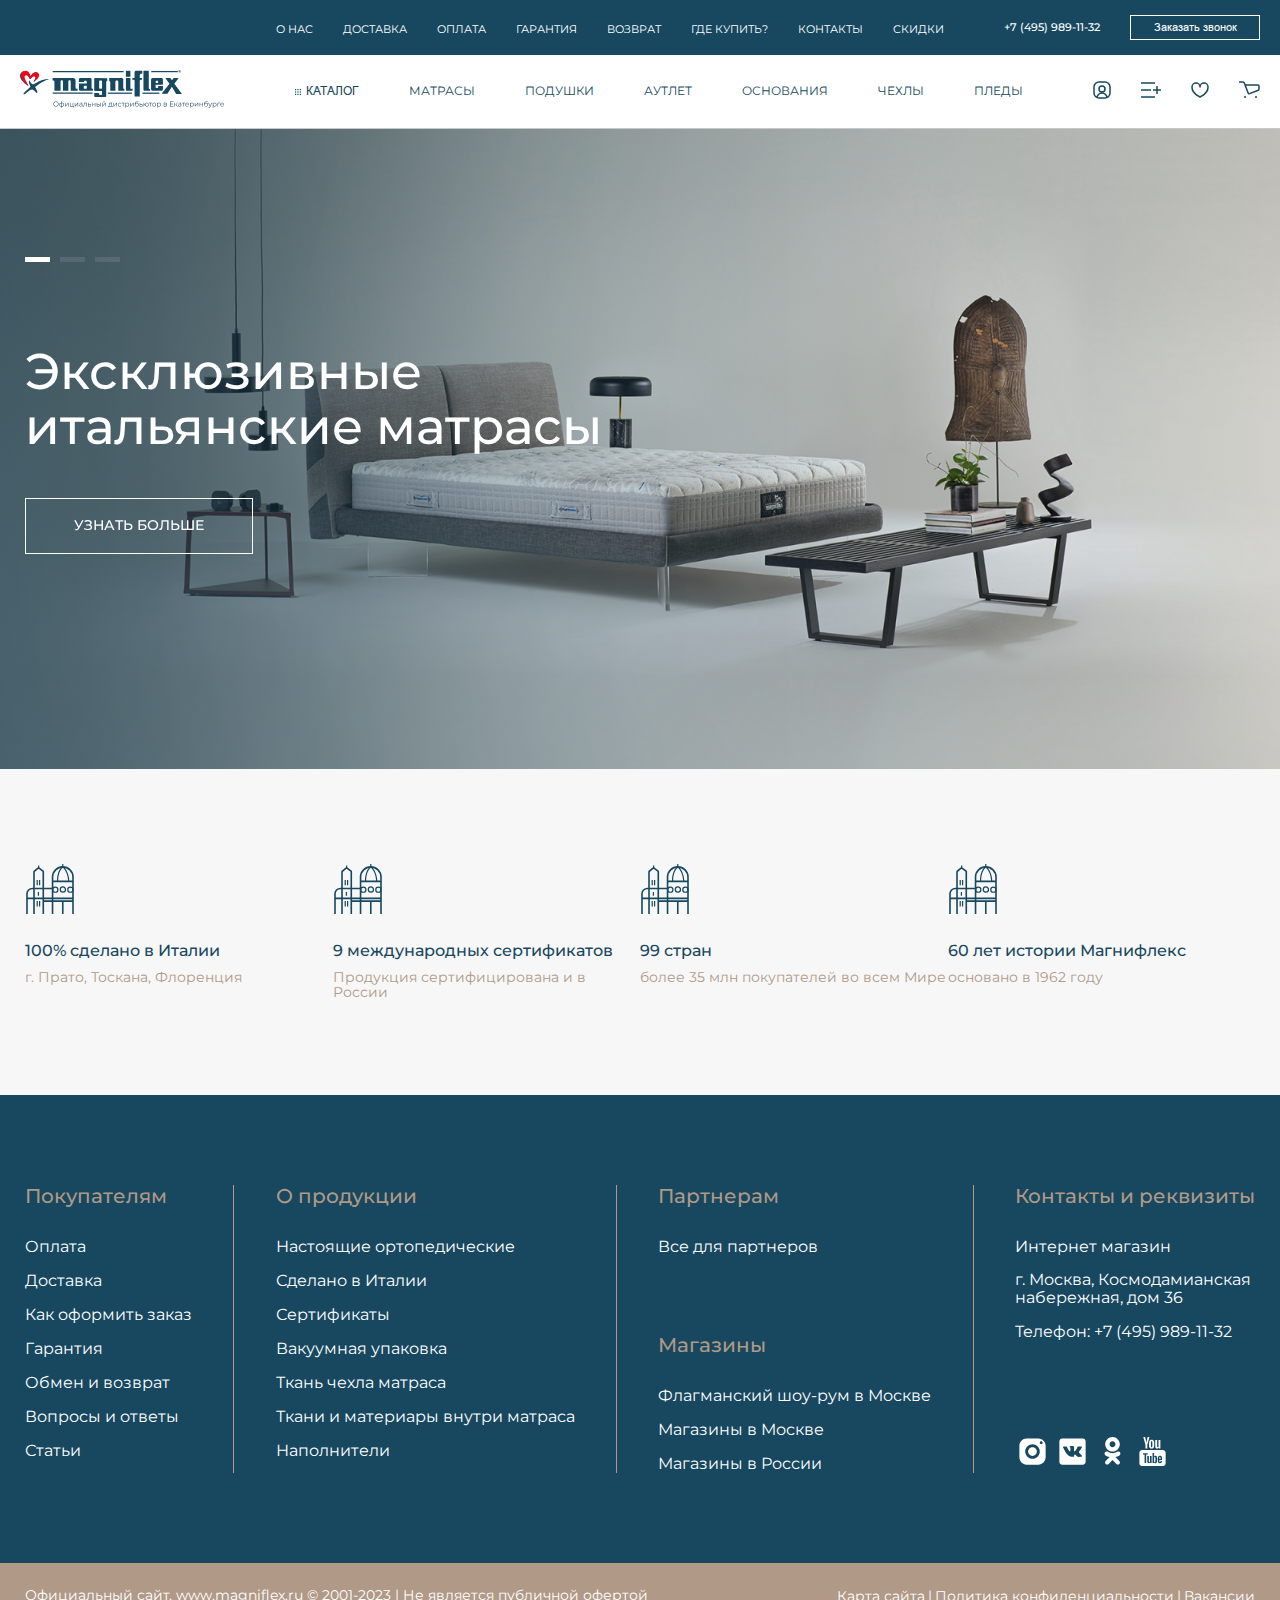
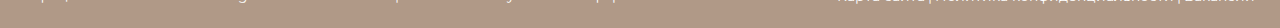
==== commit 12273933: "statistic section in progress" ====
--- a/index.html
+++ b/index.html
@@ -276,11 +276,70 @@
                                 </div>
                             </div>
                         </div>
+                        <div class="swiper-slide">
+                            <div class="home_slide">
+                                <div class="background_linear"></div>
+                                <img src="./images/home_img.png" alt="">
+                                <div class="main_container">
+                                    <h1>
+                                        Эксклюзивные итальянские матрасы
+                                    </h1>
+                                    <a href="#">
+                                        Узнать больше
+                                    </a>
+                                </div>
+                            </div>
+                        </div>
                     </div>
                     <div class="swiper-pagination"></div>
                 </div>
             </section>
             <!-- home -->
+
+            <!-- statistic -->
+            <section class="statistic">
+                <div class="main_container">
+                    <div class="statistic_blocks">
+                        <div class="statistic_block">
+                            <img src="./images/icons/statistic_icon.svg" alt="">
+                            <h6>
+                                100% сделано в Италии
+                            </h6>
+                            <p>
+                                г. Прато, Тоскана, Флоренция
+                            </p>
+                        </div>
+                        <div class="statistic_block">
+                            <img src="./images/icons/statistic_icon.svg" alt="">
+                            <h6>
+                                9 международных сертификатов
+                            </h6>
+                            <p>
+                                Продукция сертифицирована и в России
+                            </p>
+                        </div>
+                        <div class="statistic_block">
+                            <img src="./images/icons/statistic_icon.svg" alt="">
+                            <h6>
+                                99 стран
+                            </h6>
+                            <p>
+                                более 35 млн покупателей во всем Мире
+                            </p>
+                        </div>
+                        <div class="statistic_block">
+                            <img src="./images/icons/statistic_icon.svg" alt="">
+                            <h6>
+                                60 лет истории Магнифлекс
+                            </h6>
+                            <p>
+                                основано в 1962 году
+                            </p>
+                        </div>
+                    </div>
+                </div>
+            </section>
+            <!-- statistic -->
         </main>
         <!-- main -->
 
--- a/css/style.css
+++ b/css/style.css
@@ -266,12 +266,15 @@
   height: 381px;
 }
 
+.home {
+  background: #F7F7F7;
+}
 .home .homeSwiper .swiper-pagination {
   max-width: 1400px;
   margin: 0 auto;
-  top: 223px;
-  left: 0;
-  right: 0;
+  top: 20%;
+  left: 25px;
+  right: 25px;
   bottom: auto;
   display: flex;
   justify-content: start;
@@ -289,6 +292,13 @@
 }
 .home .home_slide {
   position: relative;
+  display: flex;
+  align-items: center;
+}
+.home .home_slide img {
+  height: 100%;
+  -o-object-fit: cover;
+     object-fit: cover;
 }
 .home .background_linear {
   position: absolute;
@@ -300,13 +310,11 @@
 }
 .home .main_container {
   position: absolute;
-  top: 0;
   left: 0;
   right: 0;
   margin: 0 auto;
 }
 .home h1 {
-  margin-top: 368px;
   font-size: 50px;
   font-weight: 500;
   line-height: 55px;
@@ -322,6 +330,35 @@
   text-transform: uppercase;
   padding: 18px 48px;
   border: 1px solid #FFFFFF;
+}
+
+.statistic {
+  background: #F7F7F7;
+  padding: 95px 0;
+}
+.statistic_blocks {
+  display: flex;
+  flex-wrap: wrap;
+}
+.statistic_block {
+  width: 25%;
+}
+.statistic img {
+  width: 50px;
+  height: 50px;
+}
+.statistic h6 {
+  font-size: 16px;
+  font-weight: 500;
+  line-height: 17.6px;
+  color: #174860;
+  margin: 24px 0 10px 0;
+}
+.statistic p {
+  font-size: 14px;
+  font-weight: 400;
+  line-height: 15.4px;
+  color: #B09987;
 }
 
 .new {
@@ -540,6 +577,9 @@
   .catalog {
     display: none;
   }
+  .home .home_slide {
+    height: 500px;
+  }
   .new {
     padding: 50px 0;
   }
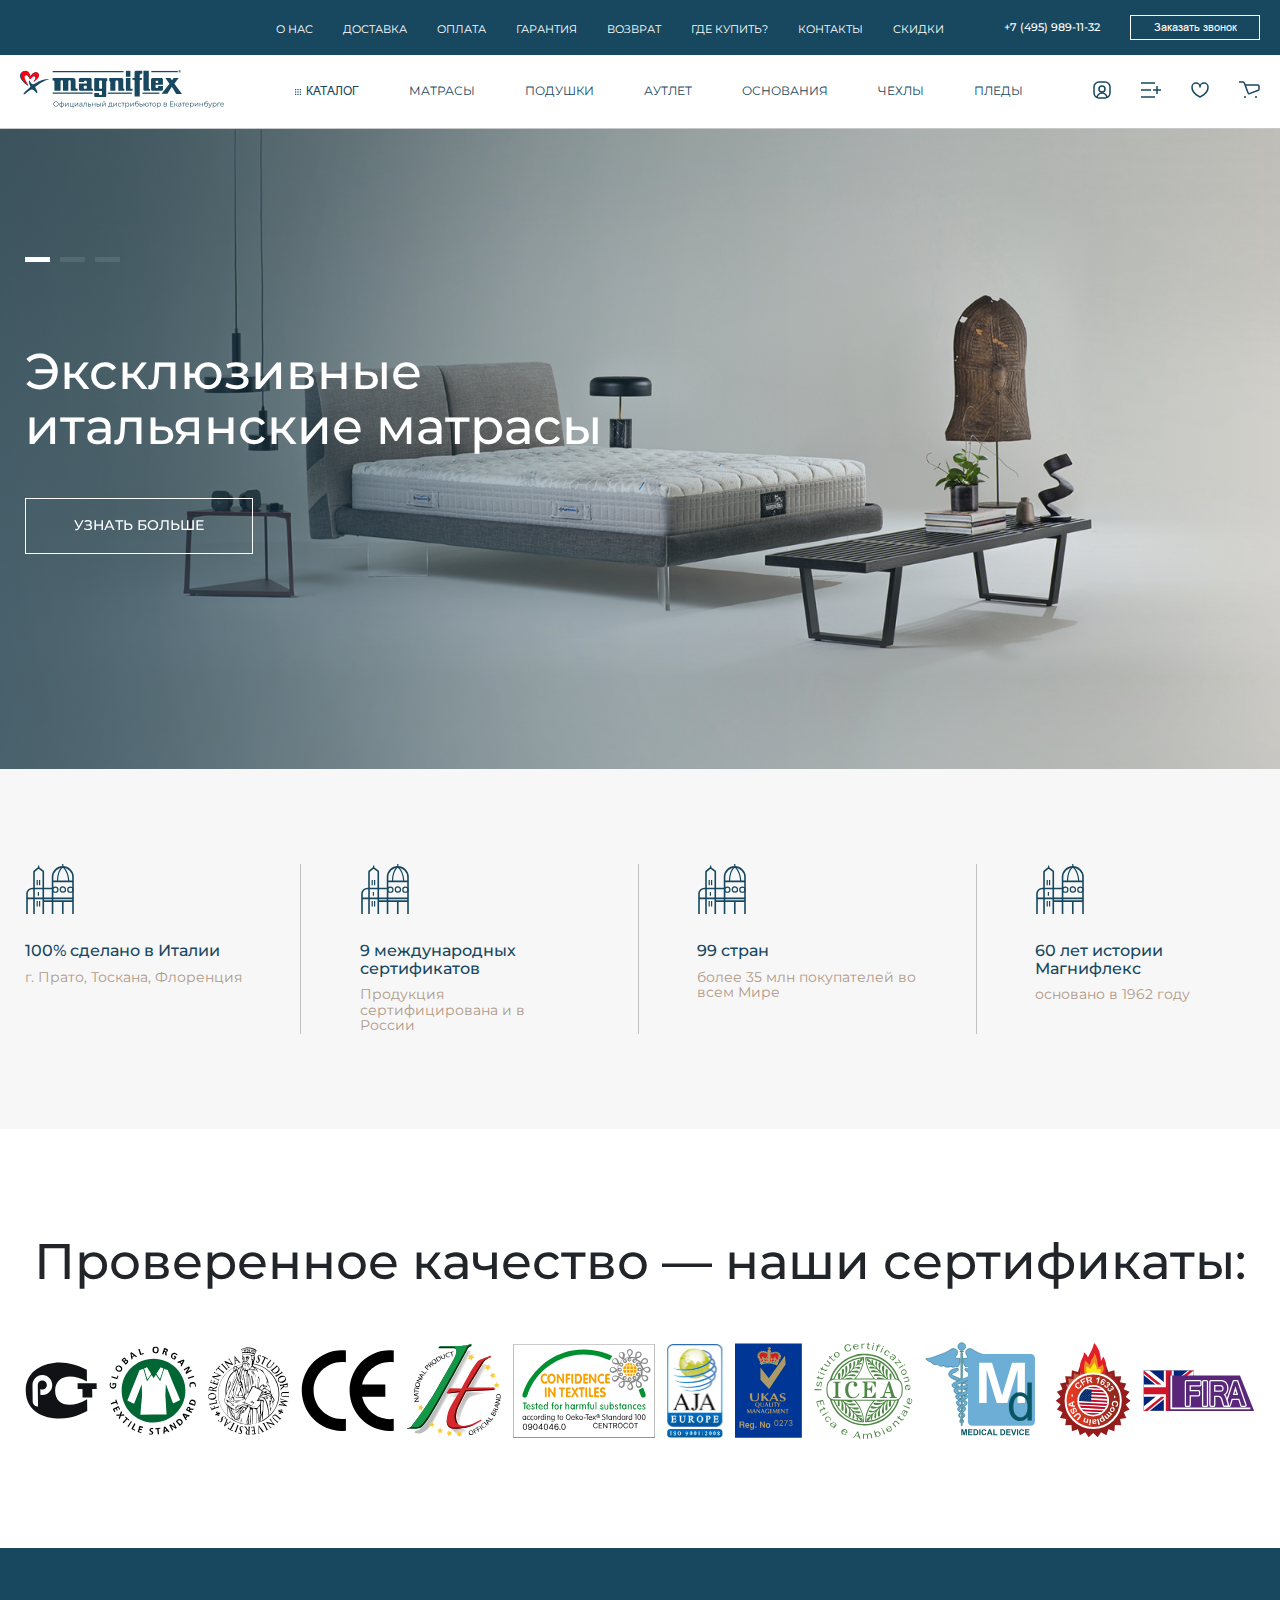
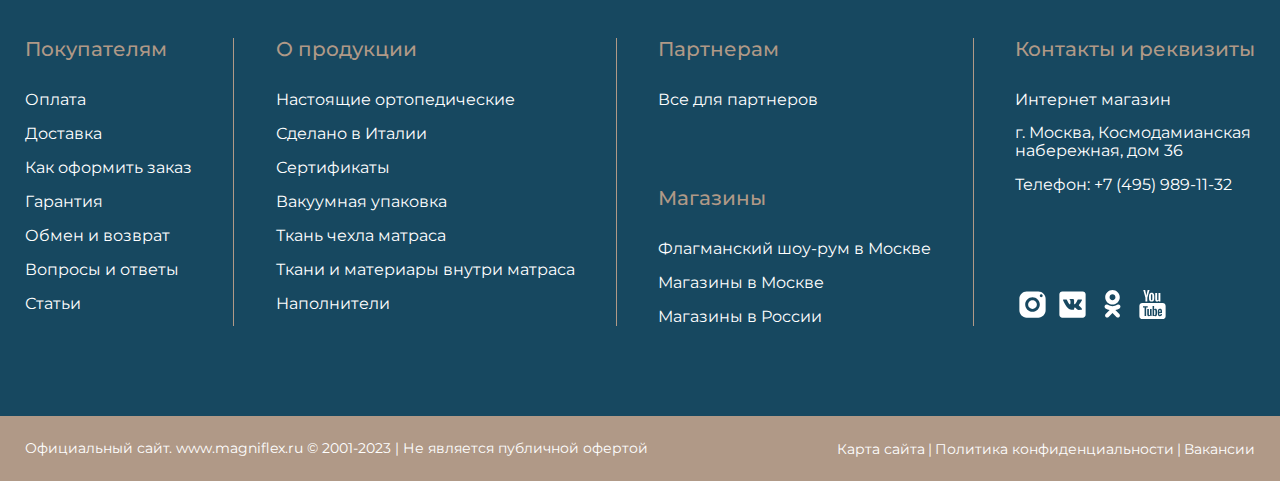
==== commit de6a6eeb: "partner the end" ====
--- a/index.html
+++ b/index.html
@@ -300,7 +300,7 @@
             <section class="statistic">
                 <div class="main_container">
                     <div class="statistic_blocks">
-                        <div class="statistic_block">
+                        <div class="statistic_block start_border">
                             <img src="./images/icons/statistic_icon.svg" alt="">
                             <h6>
                                 100% сделано в Италии
@@ -309,7 +309,8 @@
                                 г. Прато, Тоскана, Флоренция
                             </p>
                         </div>
-                        <div class="statistic_block">
+                        <div class="line"></div>
+                        <div class="statistic_block two_border">
                             <img src="./images/icons/statistic_icon.svg" alt="">
                             <h6>
                                 9 международных сертификатов
@@ -318,7 +319,8 @@
                                 Продукция сертифицирована и в России
                             </p>
                         </div>
-                        <div class="statistic_block">
+                        <div class="line"></div>
+                        <div class="statistic_block three_border">
                             <img src="./images/icons/statistic_icon.svg" alt="">
                             <h6>
                                 99 стран
@@ -327,7 +329,8 @@
                                 более 35 млн покупателей во всем Мире
                             </p>
                         </div>
-                        <div class="statistic_block">
+                        <div class="line"></div>
+                        <div class="statistic_block end_border">
                             <img src="./images/icons/statistic_icon.svg" alt="">
                             <h6>
                                 60 лет истории Магнифлекс
@@ -340,6 +343,58 @@
                 </div>
             </section>
             <!-- statistic -->
+
+            <!-- partner -->
+            <section class="partner">
+                <div class="main_container">
+                    <h3 class="main_title">
+                        Проверенное качество — наши сертификаты:
+                    </h3>
+                    <div class="partner_logo">
+                        <div class="top_logo">
+                            <a href="#">
+                                <img src="./images/logo/partner1.svg" alt="">
+                            </a>
+                            <a href="#">
+                                <img src="./images/logo/partner2.svg" alt="">
+                            </a>
+                            <a href="#">
+                                <img src="./images/logo/partner3.svg" alt="">
+                            </a>
+                            <a href="#">
+                                <img src="./images/logo/partner4.svg" alt="">
+                            </a>
+                            <a href="#">
+                                <img src="./images/logo/partner5.svg" alt="">
+                            </a>
+                            <a href="#">
+                                <img src="./images/logo/partner6.svg" alt="">
+                            </a>
+                        </div>
+                        <div class="bottom_logo">
+                            <a href="#">
+                                <img src="./images/logo/partner7.svg" alt="">
+                            </a>
+                            <a href="#">
+                                <img src="./images/logo/partner8.svg" alt="">
+                            </a>
+                            <a href="#">
+                                <img src="./images/logo/partner9.svg" alt="">
+                            </a>
+                            <a href="#">
+                                <img src="./images/logo/partner10.svg" alt="">
+                            </a>
+                            <a href="#">
+                                <img src="./images/logo/partner11.svg" alt="">
+                            </a>
+                            <a href="#">
+                                <img src="./images/logo/partner12.svg" alt="">
+                            </a>
+                        </div>
+                    </div>
+                </div>
+            </section>
+            <!-- partner -->
         </main>
         <!-- main -->
 
--- a/css/style.css
+++ b/css/style.css
@@ -336,12 +336,20 @@
   background: #F7F7F7;
   padding: 95px 0;
 }
+.statistic .line {
+  margin: 0 10px;
+  width: 1px;
+  min-height: 170px;
+  background: rgba(33, 37, 41, 0.2509803922);
+}
 .statistic_blocks {
   display: flex;
+  align-items: stretch;
+  justify-content: space-between;
   flex-wrap: wrap;
 }
 .statistic_block {
-  width: 25%;
+  max-width: 220px;
 }
 .statistic img {
   width: 50px;
@@ -361,6 +369,30 @@
   color: #B09987;
 }
 
+.partner {
+  padding: 105px 0;
+}
+.partner .main_title {
+  text-align: center;
+  color: #212529;
+  margin-bottom: 53px;
+}
+.partner_logo {
+  display: flex;
+  align-items: center;
+  gap: 12px;
+}
+.partner .top_logo {
+  display: flex;
+  align-items: center;
+  gap: 12px;
+}
+.partner .bottom_logo {
+  display: flex;
+  align-items: center;
+  gap: 12px;
+}
+
 .new {
   padding: 75px 0;
 }
@@ -580,6 +612,80 @@
   .home .home_slide {
     height: 500px;
   }
+  .home .homeSwiper .swiper-pagination {
+    top: 16%;
+    gap: 6px;
+  }
+  .home .homeSwiper .swiper-pagination-bullet {
+    width: 15px;
+    height: 3px;
+  }
+  .home h1 {
+    font-size: 36px;
+    line-height: 39.6px;
+  }
+  .home a {
+    margin-top: 75px;
+    padding: 11px 27px;
+  }
+  .statistic {
+    padding: 48px 0;
+  }
+  .statistic .line {
+    display: none;
+  }
+  .statistic_block {
+    max-width: 100%;
+    width: 50%;
+  }
+  .statistic_block:nth-child(4) {
+    padding-left: 25px;
+  }
+  .statistic_block img {
+    width: 30px;
+    height: 30px;
+  }
+  .statistic_block h6 {
+    margin: 20px 0 10px 0;
+    font-size: 12px;
+    line-height: 13.2px;
+  }
+  .statistic_block p {
+    font-size: 10px;
+    line-height: 11px;
+  }
+  .statistic .start_border {
+    padding-bottom: 25px;
+    padding-right: 25px;
+  }
+  .statistic .two_border {
+    padding-left: 25px;
+    padding-bottom: 25px;
+    border-left: 1px solid rgba(33, 37, 41, 0.2509803922);
+  }
+  .statistic .three_border {
+    padding-right: 25px;
+    padding-top: 25px;
+    border-top: 1px solid rgba(33, 37, 41, 0.2509803922);
+  }
+  .statistic .end_border {
+    padding-top: 25px;
+    padding-left: 25px;
+    border-top: 1px solid rgba(33, 37, 41, 0.2509803922);
+    border-left: 1px solid rgba(33, 37, 41, 0.2509803922);
+  }
+  .partner {
+    padding: 50px 0;
+  }
+  .partner_logo {
+    flex-direction: column;
+    gap: 5px;
+  }
+  .partner .main_title {
+    margin-bottom: 48px;
+    font-size: 20px;
+    line-height: 22px;
+  }
   .new {
     padding: 50px 0;
   }
@@ -674,4 +780,10 @@
   .new_card .new_card_bottom {
     display: none;
   }
+  .partner .top_logo {
+    max-width: 310px;
+  }
+  .partner .bottom_logo {
+    max-width: 266px;
+  }
 }/*# sourceMappingURL=style.css.map */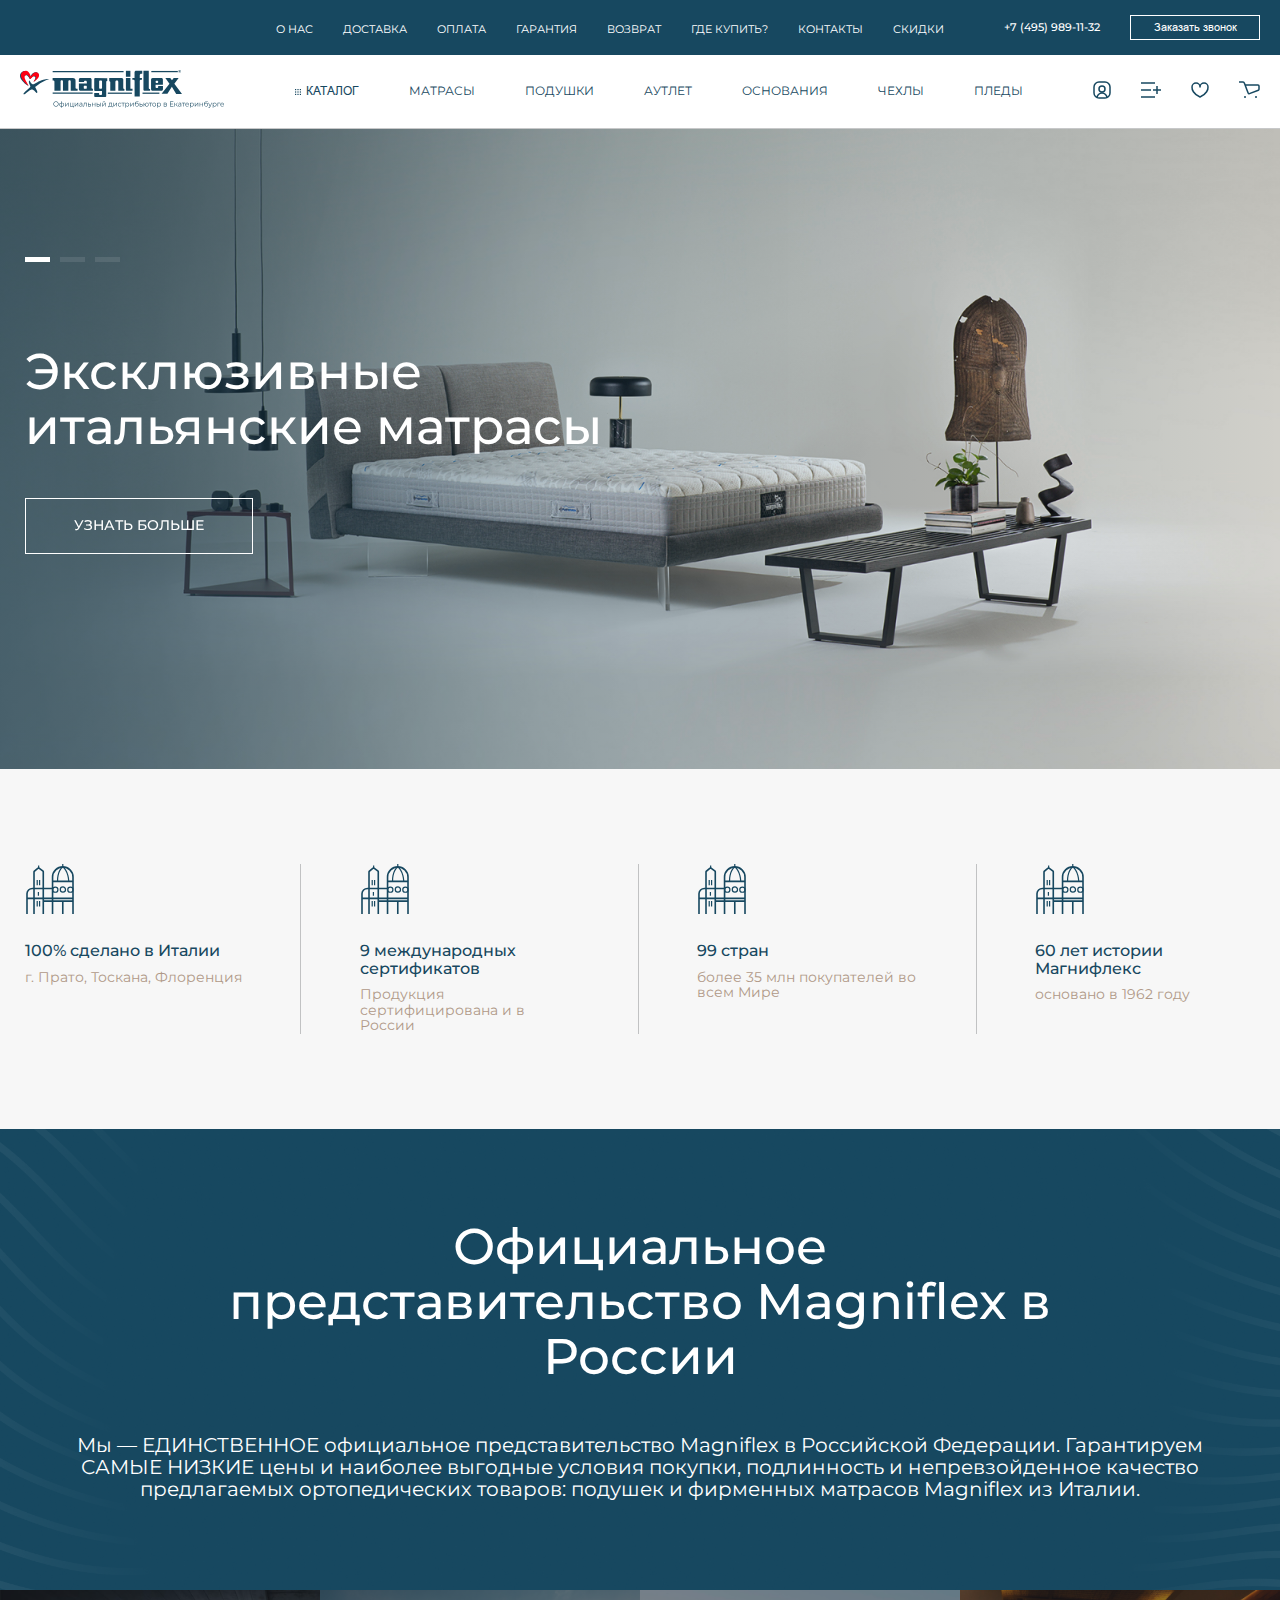
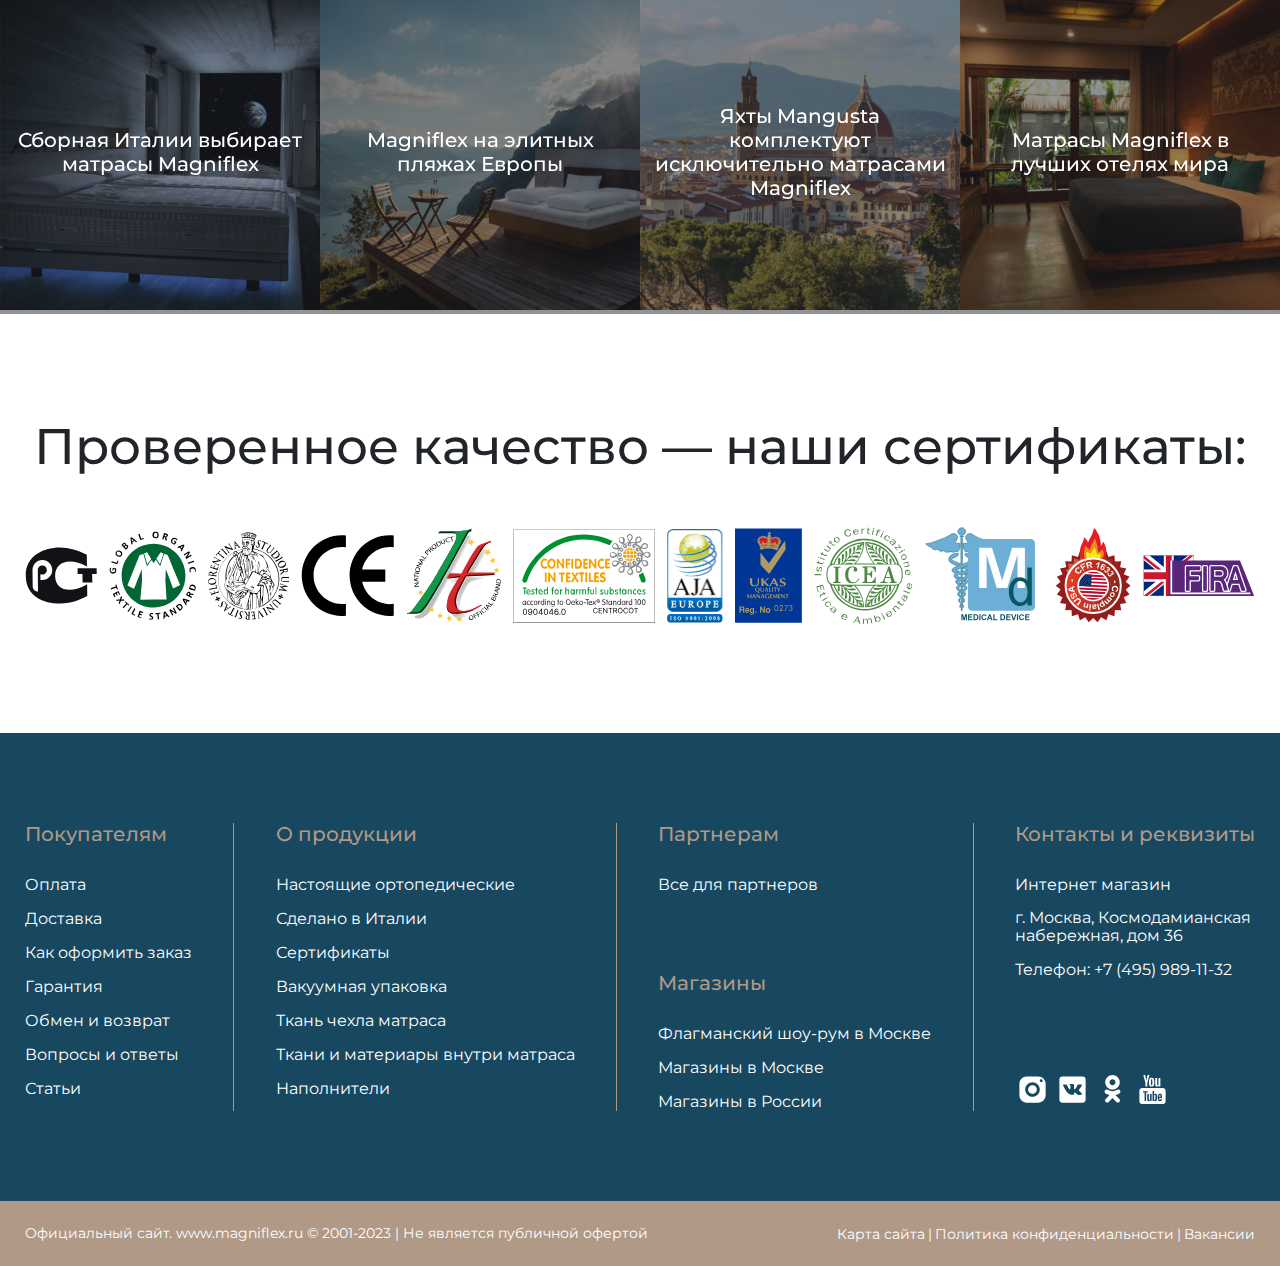
==== commit 12625b86: "office media the end" ====
--- a/index.html
+++ b/index.html
@@ -344,6 +344,70 @@
             </section>
             <!-- statistic -->
 
+            <!-- office -->
+            <div class="office">
+                <div class="office_title">
+                    <div class="main_container">
+                        <h3 class="main_title">
+                            Официальное представительство Magniflex в России
+                        </h3>
+                        <p>
+                            Мы — ЕДИНСТВЕННОЕ официальное представительство Magniflex в Российской Федерации. Гарантируем САМЫЕ НИЗКИЕ цены и наиболее выгодные условия покупки, подлинность и непревзойденное качество предлагаемых ортопедических товаров: подушек и фирменных матрасов Magniflex из Италии.
+                        </p>
+                    </div>
+                </div>
+                <div class="swiper officeSwiper">
+                    <div class="swiper-wrapper">
+                        <div class="swiper-slide">
+                            <a class="office_block" href="#">
+                                <div class="background_linear"></div>
+                                <img src="./images/office1.png" alt="">
+                                <h6>
+                                    Сборная Италии выбирает матрасы Magniflex
+                                </h6>
+                            </a>
+                        </div>
+                        <div class="swiper-slide">
+                            <a class="office_block" href="#">
+                                <div class="background_linear"></div>
+                                <img src="./images/office2.png" alt="">
+                                <h6>
+                                    Magniflex на элитных пляжах Европы
+                                </h6>
+                            </a>
+                        </div>
+                        <div class="swiper-slide">
+                            <a class="office_block" href="#">
+                                <div class="background_linear"></div>
+                                <img src="./images/office3.png" alt="">
+                                <h6>
+                                    Яхты Mangusta комплектуют исключительно матрасами Magniflex
+                                </h6>
+                            </a>
+                        </div>
+                        <div class="swiper-slide">
+                            <a class="office_block" href="#">
+                                <div class="background_linear"></div>
+                                <img src="./images/office4.png" alt="">
+                                <h6>
+                                    Матрасы Magniflex в лучших отелях мира
+                                </h6>
+                            </a>
+                        </div>
+                        <div class="swiper-slide">
+                            <a class="office_block" href="#">
+                                <div class="background_linear"></div>
+                                <img src="./images/office4.png" alt="">
+                                <h6>
+                                    Матрасы Magniflex в лучших отелях мира
+                                </h6>
+                            </a>
+                        </div>
+                    </div>
+                </div>
+            </div>
+            <!-- office -->
+
             <!-- partner -->
             <section class="partner">
                 <div class="main_container">
--- a/css/style.css
+++ b/css/style.css
@@ -369,6 +369,62 @@
   color: #B09987;
 }
 
+.office_title {
+  padding: 90px 0;
+  background-image: url("../images/office_bg.png");
+  background-size: cover;
+  background-position: center;
+}
+.office .main_title {
+  margin: 0 auto;
+  max-width: 900px;
+  text-align: center;
+  color: #FFFFFF;
+}
+.office p {
+  max-width: 1132px;
+  margin: 50px auto 0 auto;
+  font-size: 20px;
+  font-weight: 400;
+  line-height: 22px;
+  text-align: center;
+  color: #FFFFFF;
+}
+.office .office_block {
+  position: relative;
+  overflow: hidden;
+  display: block;
+  width: 100%;
+}
+.office .office_block img {
+  width: 100%;
+  height: 100%;
+  -o-object-fit: cover;
+     object-fit: cover;
+}
+.office h6 {
+  position: absolute;
+  top: 50%;
+  left: 50%;
+  transform: translate(-50%, -50%);
+  z-index: 3;
+  color: #FFFFFF;
+  font-size: 20px;
+  font-weight: 500;
+  line-height: 24px;
+  text-align: center;
+  width: 300px;
+}
+.office .background_linear {
+  position: absolute;
+  left: 0;
+  top: 0;
+  width: 100%;
+  height: 100%;
+  background: rgba(33, 37, 41, 0.5);
+  z-index: 2;
+}
+
 .partner {
   padding: 105px 0;
 }
@@ -674,6 +730,28 @@
     border-top: 1px solid rgba(33, 37, 41, 0.2509803922);
     border-left: 1px solid rgba(33, 37, 41, 0.2509803922);
   }
+  .office {
+    background: #174860;
+  }
+  .office_title {
+    padding: 50px 0;
+    background-size: cover;
+    background-repeat: no-repeat;
+  }
+  .office .main_title {
+    font-size: 28px;
+    line-height: 110%;
+  }
+  .office p {
+    font-size: 14px;
+    line-height: 17px;
+    margin-top: 15px;
+  }
+  .office h6 {
+    font-size: 12px;
+    max-width: 135px;
+    line-height: 13.2px;
+  }
   .partner {
     padding: 50px 0;
   }
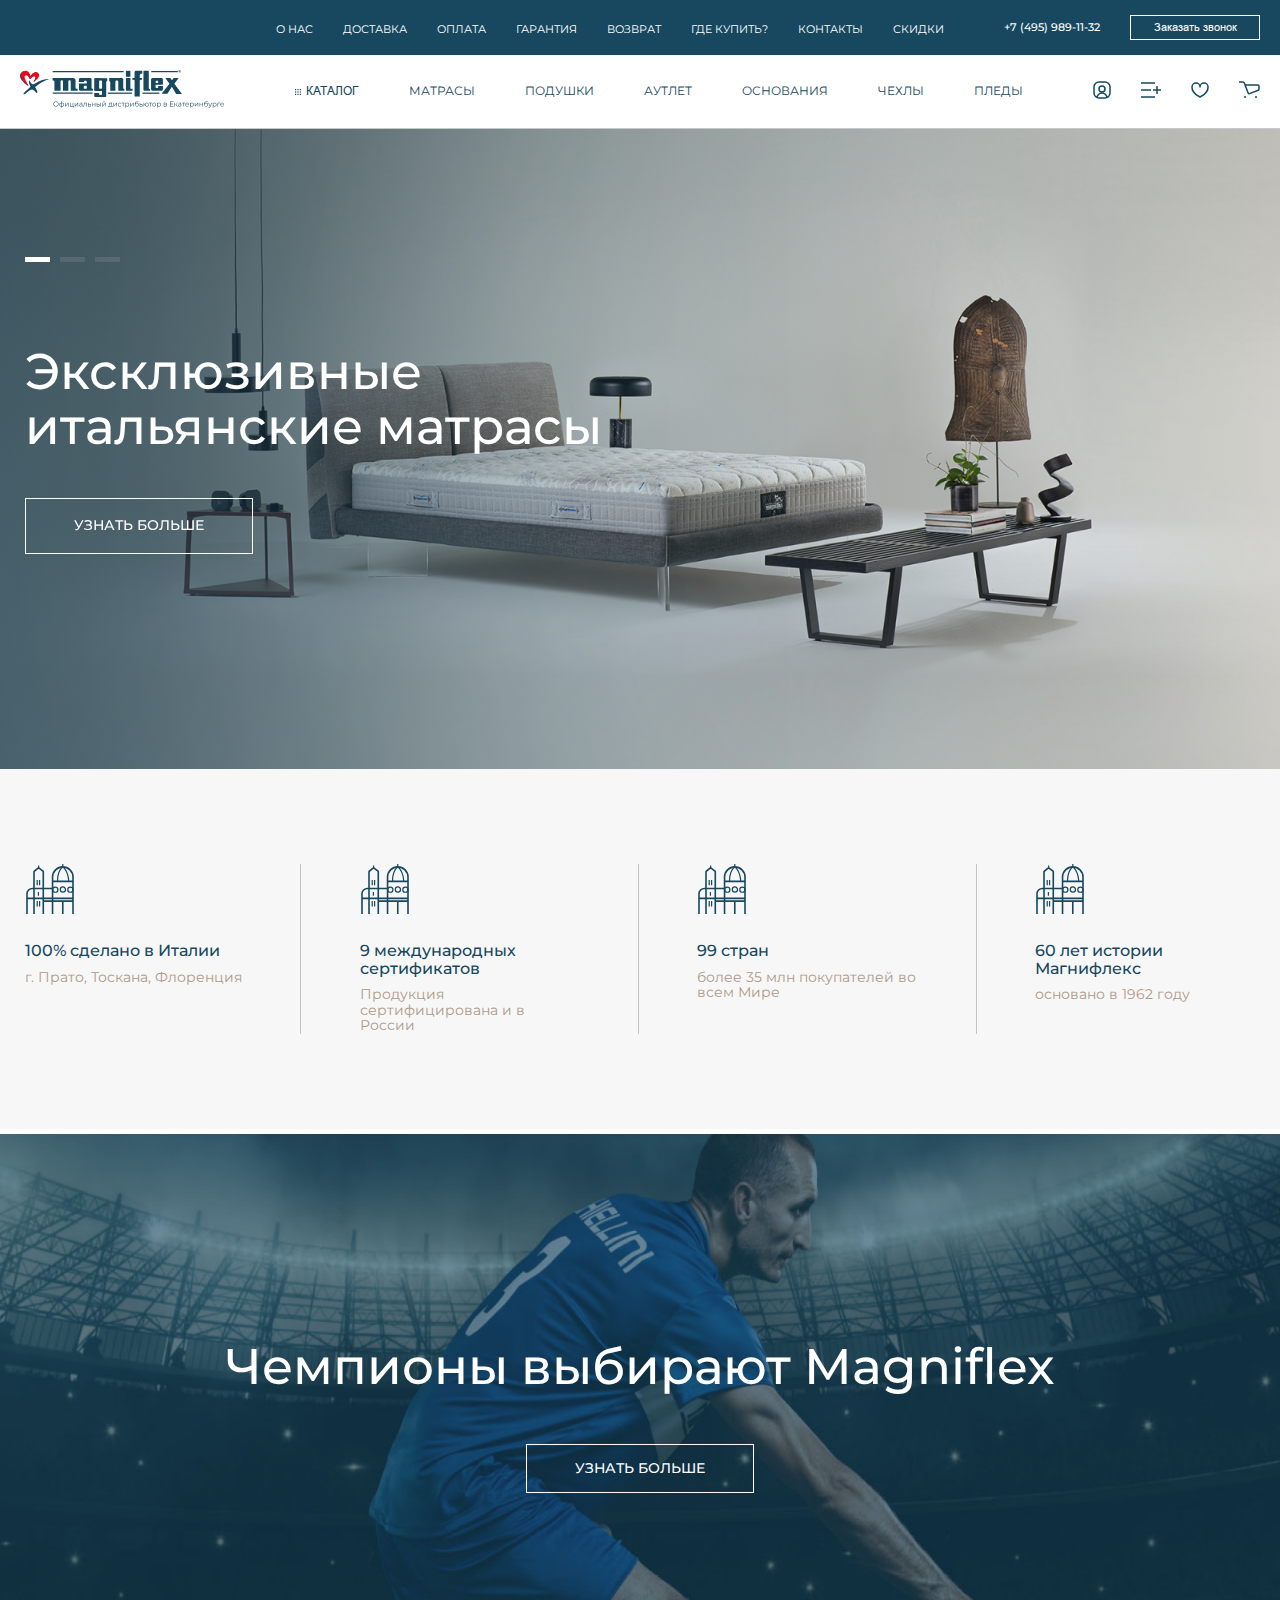
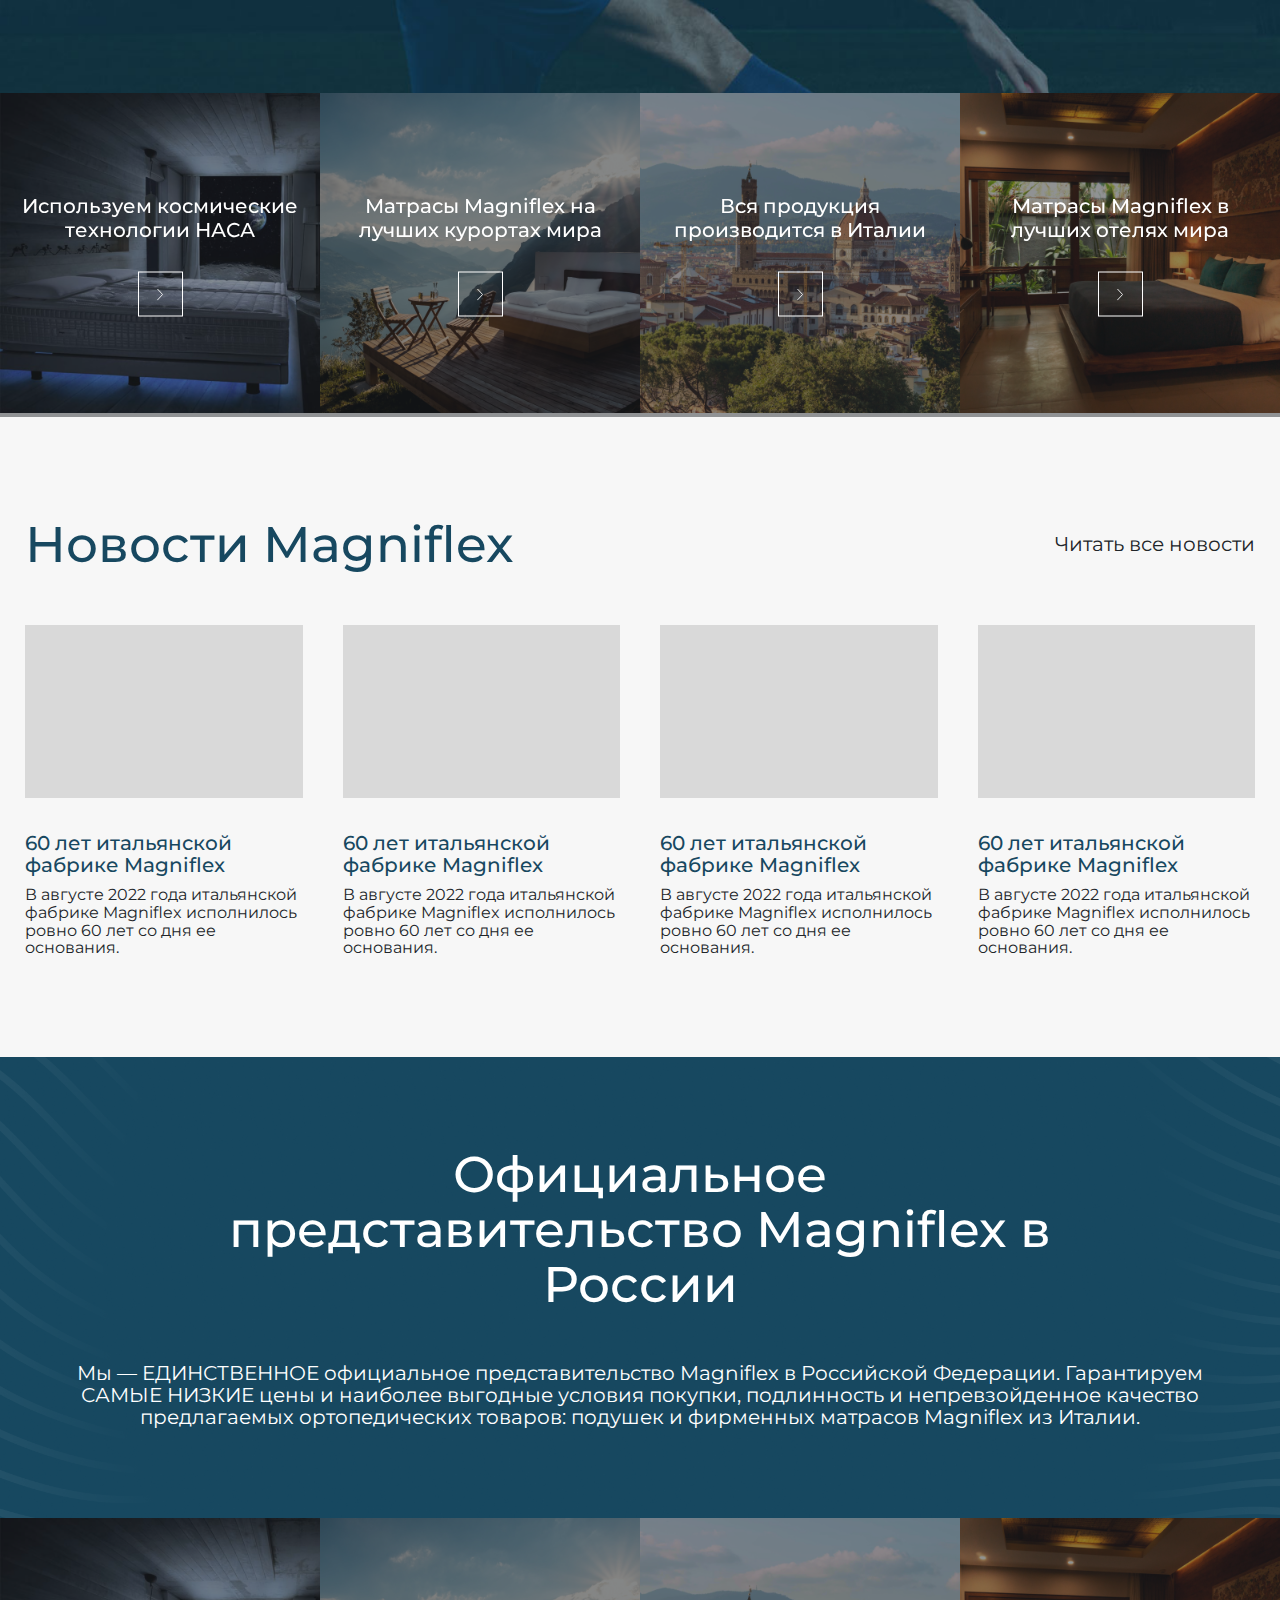
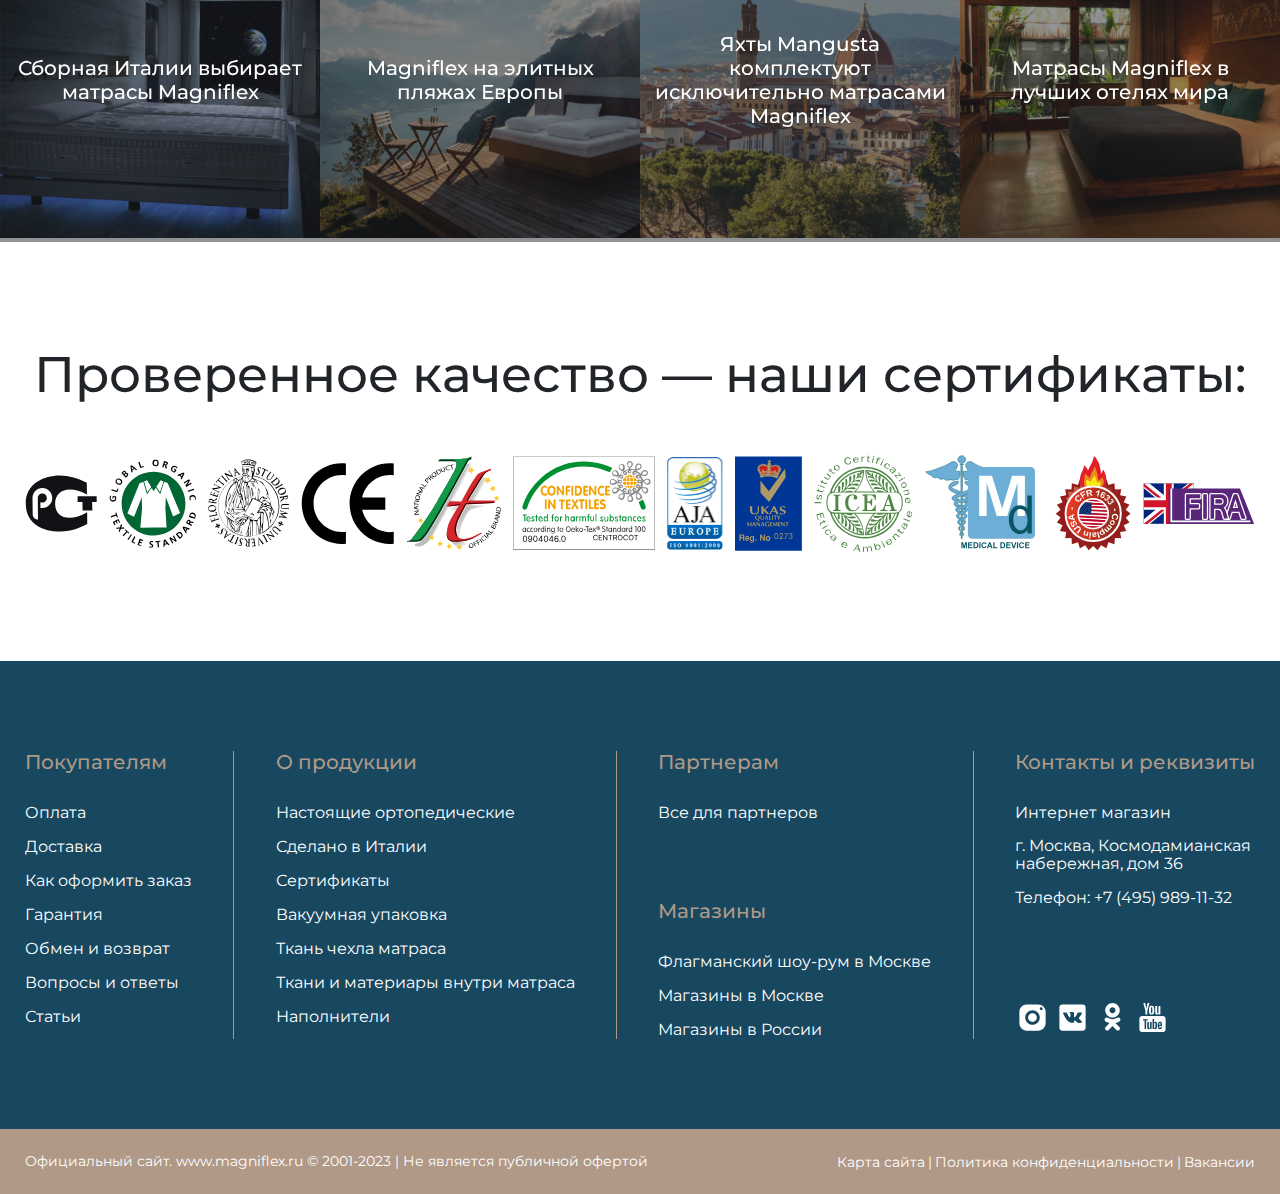
==== commit c71a8637: "news section in progress" ====
--- a/index.html
+++ b/index.html
@@ -344,6 +344,139 @@
             </section>
             <!-- statistic -->
 
+            <!-- chempion -->
+            <section class="chempion">
+                <div class="chempion_img">
+                    <div class="chempion_text">
+                        <h3 class="main_title">
+                            Чемпионы выбирают Magniflex
+                        </h3>
+                        <a href="#">
+                            Узнать больше
+                        </a>
+                    </div>
+                    <img src="./images/chempion_img.png" alt="">
+                </div>
+                <div class="swiper officeSwiper">
+                    <div class="swiper-wrapper">
+                        <div class="swiper-slide">
+                            <div class="office_block">
+                                <div class="background_linear"></div>
+                                <img src="./images/office1.png" alt="">
+                                <div class="slider_text">
+                                    <h5>
+                                        Используем космические
+                                        технологии НАСА
+                                    </h5>
+                                    <a class="slider_btn" href="#">
+                                        <img src="./images/icons/slider_link.svg" alt="">
+                                    </a>
+                                </div>
+                            </div>
+                        </div>
+                        <div class="swiper-slide">
+                            <div class="office_block">
+                                <div class="background_linear"></div>
+                                <img src="./images/office2.png" alt="">
+                                <div class="slider_text">
+                                    <h5>
+                                        Матрасы Magniflex
+                                        на лучших курортах мира
+                                    </h5>
+                                    <a class="slider_btn" href="#">
+                                        <img src="./images/icons/slider_link.svg" alt="">
+                                    </a>
+                                </div>
+                            </div>
+                        </div>
+                        <div class="swiper-slide">
+                            <div class="office_block">
+                                <div class="background_linear"></div>
+                                <img src="./images/office3.png" alt="">
+                                <div class="slider_text">
+                                    <h5>
+                                        Вся продукция
+                                        производится в Италии
+                                    </h5>
+                                    <a class="slider_btn" href="#">
+                                        <img src="./images/icons/slider_link.svg" alt="">
+                                    </a>
+                                </div>
+                            </div>
+                        </div>
+                        <div class="swiper-slide">
+                            <div class="office_block">
+                                <div class="background_linear"></div>
+                                <img src="./images/office4.png" alt="">
+                                <div class="slider_text">
+                                    <h5>
+                                        Матрасы Magniflex
+                                        в лучших отелях мира
+                                    </h5>
+                                    <a class="slider_btn" href="#">
+                                        <img src="./images/icons/slider_link.svg" alt="">
+                                    </a>
+                                </div>
+                            </div>
+                        </div>
+                    </div>
+                </div>
+            </section>
+            <!-- chempion -->
+
+            <!-- news -->
+            <section class="news">
+                <div class="main_container">
+                    <div class="news_title">
+                        <h3 class="main_title">
+                            Новости Magniflex
+                        </h3>
+                        <a href="#">
+                            Читать все новости
+                        </a>
+                    </div>
+                    <div class="news_in">
+                        <a href="#" class="news_card">
+                            <img src="./images/news.png" alt="">
+                            <h6>
+                                60 лет итальянской фабрике Magniflex
+                            </h6>
+                            <p>
+                                В августе 2022 года итальянской фабрике Magniflex исполнилось ровно 60 лет со дня ее основания.
+                            </p>
+                        </a>
+                        <a href="#" class="news_card">
+                            <img src="./images/news.png" alt="">
+                            <h6>
+                                60 лет итальянской фабрике Magniflex
+                            </h6>
+                            <p>
+                                В августе 2022 года итальянской фабрике Magniflex исполнилось ровно 60 лет со дня ее основания.
+                            </p>
+                        </a>
+                        <a href="#" class="news_card">
+                            <img src="./images/news.png" alt="">
+                            <h6>
+                                60 лет итальянской фабрике Magniflex
+                            </h6>
+                            <p>
+                                В августе 2022 года итальянской фабрике Magniflex исполнилось ровно 60 лет со дня ее основания.
+                            </p>
+                        </a>
+                        <a href="#" class="news_card">
+                            <img src="./images/news.png" alt="">
+                            <h6>
+                                60 лет итальянской фабрике Magniflex
+                            </h6>
+                            <p>
+                                В августе 2022 года итальянской фабрике Magniflex исполнилось ровно 60 лет со дня ее основания.
+                            </p>
+                        </a>
+                    </div>
+                </div>
+            </section>
+            <!-- news -->
+
             <!-- office -->
             <div class="office">
                 <div class="office_title">
--- a/css/style.css
+++ b/css/style.css
@@ -65,6 +65,72 @@
   font-weight: 500;
   line-height: 55px;
   color: #174860;
+}
+
+.swiper .office_block {
+  position: relative;
+  overflow: hidden;
+  display: block;
+  width: 100%;
+}
+.swiper .office_block img {
+  width: 100%;
+  height: 100%;
+  -o-object-fit: cover;
+     object-fit: cover;
+}
+.swiper h6 {
+  position: absolute;
+  top: 50%;
+  left: 50%;
+  transform: translate(-50%, -50%);
+  z-index: 3;
+  color: #FFFFFF;
+  font-size: 20px;
+  font-weight: 500;
+  line-height: 24px;
+  text-align: center;
+  width: 300px;
+}
+.swiper h5 {
+  color: #FFFFFF;
+  font-size: 20px;
+  font-weight: 500;
+  line-height: 24px;
+  text-align: center;
+  width: 300px;
+}
+.swiper .background_linear {
+  position: absolute;
+  left: 0;
+  top: 0;
+  width: 100%;
+  height: 100%;
+  background: rgba(33, 37, 41, 0.5);
+  z-index: 2;
+}
+.swiper .slider_text {
+  position: absolute;
+  top: 50%;
+  left: 50%;
+  transform: translate(-50%, -50%);
+  z-index: 3;
+  display: flex;
+  align-items: center;
+  flex-direction: column;
+  gap: 30px;
+}
+.swiper .slider_btn {
+  width: 45px;
+  height: 45px;
+  border: 1px solid #FFFFFF;
+  display: flex;
+  align-items: center;
+  justify-content: center;
+}
+.swiper .slider_btn img {
+  width: 6px;
+  height: 12px;
 }
 
 .header {
@@ -313,6 +379,7 @@
   left: 0;
   right: 0;
   margin: 0 auto;
+  z-index: 3;
 }
 .home h1 {
   font-size: 50px;
@@ -330,6 +397,75 @@
   text-transform: uppercase;
   padding: 18px 48px;
   border: 1px solid #FFFFFF;
+}
+
+.chempion_img {
+  position: relative;
+  transform: translateY(5px);
+}
+.chempion .main_title {
+  text-align: center;
+  color: #FFFFFF;
+  max-width: 850px;
+  margin: 0 auto 50px auto;
+}
+.chempion_text {
+  text-align: center;
+  width: 100%;
+  position: absolute;
+  top: 50%;
+  left: 50%;
+  transform: translate(-50%, -50%);
+}
+.chempion_text a {
+  font-size: 14px;
+  font-weight: 500;
+  line-height: 17.07px;
+  color: #FFFFFF;
+  padding: 15px 48px;
+  border: 1px solid #FFFFFF;
+  text-transform: uppercase;
+}
+
+.news {
+  padding: 100px 0;
+  background: #F7F7F7;
+}
+.news_title {
+  display: flex;
+  align-items: center;
+  justify-content: space-between;
+  margin-bottom: 53px;
+}
+.news_title a {
+  font-size: 20px;
+  font-weight: 400;
+  line-height: 24.38px;
+  color: #212529;
+}
+.news_in {
+  display: flex;
+  flex-wrap: wrap;
+  gap: 40px;
+}
+.news_card {
+  width: calc(25% - 30px);
+}
+.news_card img {
+  width: 100%;
+}
+.news_card h6 {
+  font-size: 20px;
+  font-weight: 500;
+  line-height: 22px;
+  color: #174860;
+  margin: 30px 0 10px 0;
+}
+.news_card p {
+  font-size: 16px;
+  font-weight: 400;
+  line-height: 17.6px;
+  color: #212529;
 }
 
 .statistic {
@@ -389,40 +525,6 @@
   line-height: 22px;
   text-align: center;
   color: #FFFFFF;
-}
-.office .office_block {
-  position: relative;
-  overflow: hidden;
-  display: block;
-  width: 100%;
-}
-.office .office_block img {
-  width: 100%;
-  height: 100%;
-  -o-object-fit: cover;
-     object-fit: cover;
-}
-.office h6 {
-  position: absolute;
-  top: 50%;
-  left: 50%;
-  transform: translate(-50%, -50%);
-  z-index: 3;
-  color: #FFFFFF;
-  font-size: 20px;
-  font-weight: 500;
-  line-height: 24px;
-  text-align: center;
-  width: 300px;
-}
-.office .background_linear {
-  position: absolute;
-  left: 0;
-  top: 0;
-  width: 100%;
-  height: 100%;
-  background: rgba(33, 37, 41, 0.5);
-  z-index: 2;
 }
 
 .partner {
@@ -627,6 +729,23 @@
   }
 }
 @media only screen and (max-width: 993px) {
+  .swiper .slider_text {
+    gap: 23px;
+  }
+  .swiper h6,
+  .swiper h5 {
+    font-size: 12px;
+    max-width: 135px;
+    line-height: 13.2px;
+  }
+  .swiper .slider_btn {
+    width: 20px;
+    height: 20px;
+  }
+  .swiper .slider_btn img {
+    width: 4px;
+    height: 8px;
+  }
   .main_title {
     font-size: 28px;
     line-height: 30.8px;
@@ -730,6 +849,53 @@
     border-top: 1px solid rgba(33, 37, 41, 0.2509803922);
     border-left: 1px solid rgba(33, 37, 41, 0.2509803922);
   }
+  .chempion_img {
+    height: 360px;
+  }
+  .chempion_img img {
+    width: 100%;
+    height: 360px;
+    -o-object-fit: cover;
+       object-fit: cover;
+  }
+  .chempion_text a {
+    padding: 12px 19px;
+    font-size: 12px;
+    line-height: 14.63px;
+  }
+  .chempion .main_title {
+    font-size: 28px;
+    line-height: 30.8px;
+    margin-bottom: 30px;
+  }
+  .news {
+    padding: 50px 0;
+  }
+  .news_title {
+    margin-bottom: 30px;
+    justify-content: center;
+  }
+  .news_title .main_title {
+    text-align: center;
+  }
+  .news_title a {
+    display: none;
+  }
+  .news_in {
+    gap: 30px;
+  }
+  .news_card {
+    width: calc(50% - 15px);
+  }
+  .news_card h6 {
+    margin: 15px 0 10px 0;
+    font-size: 16px;
+    line-height: 17.6px;
+  }
+  .news_card p {
+    font-size: 12px;
+    line-height: 13.2px;
+  }
   .office {
     background: #174860;
   }
@@ -737,6 +903,7 @@
     padding: 50px 0;
     background-size: cover;
     background-repeat: no-repeat;
+    background-image: url("../images/office_media_bg.png");
   }
   .office .main_title {
     font-size: 28px;
@@ -747,11 +914,6 @@
     line-height: 17px;
     margin-top: 15px;
   }
-  .office h6 {
-    font-size: 12px;
-    max-width: 135px;
-    line-height: 13.2px;
-  }
   .partner {
     padding: 50px 0;
   }
@@ -858,6 +1020,9 @@
   .new_card .new_card_bottom {
     display: none;
   }
+  .news_card {
+    width: 100%;
+  }
   .partner .top_logo {
     max-width: 310px;
   }
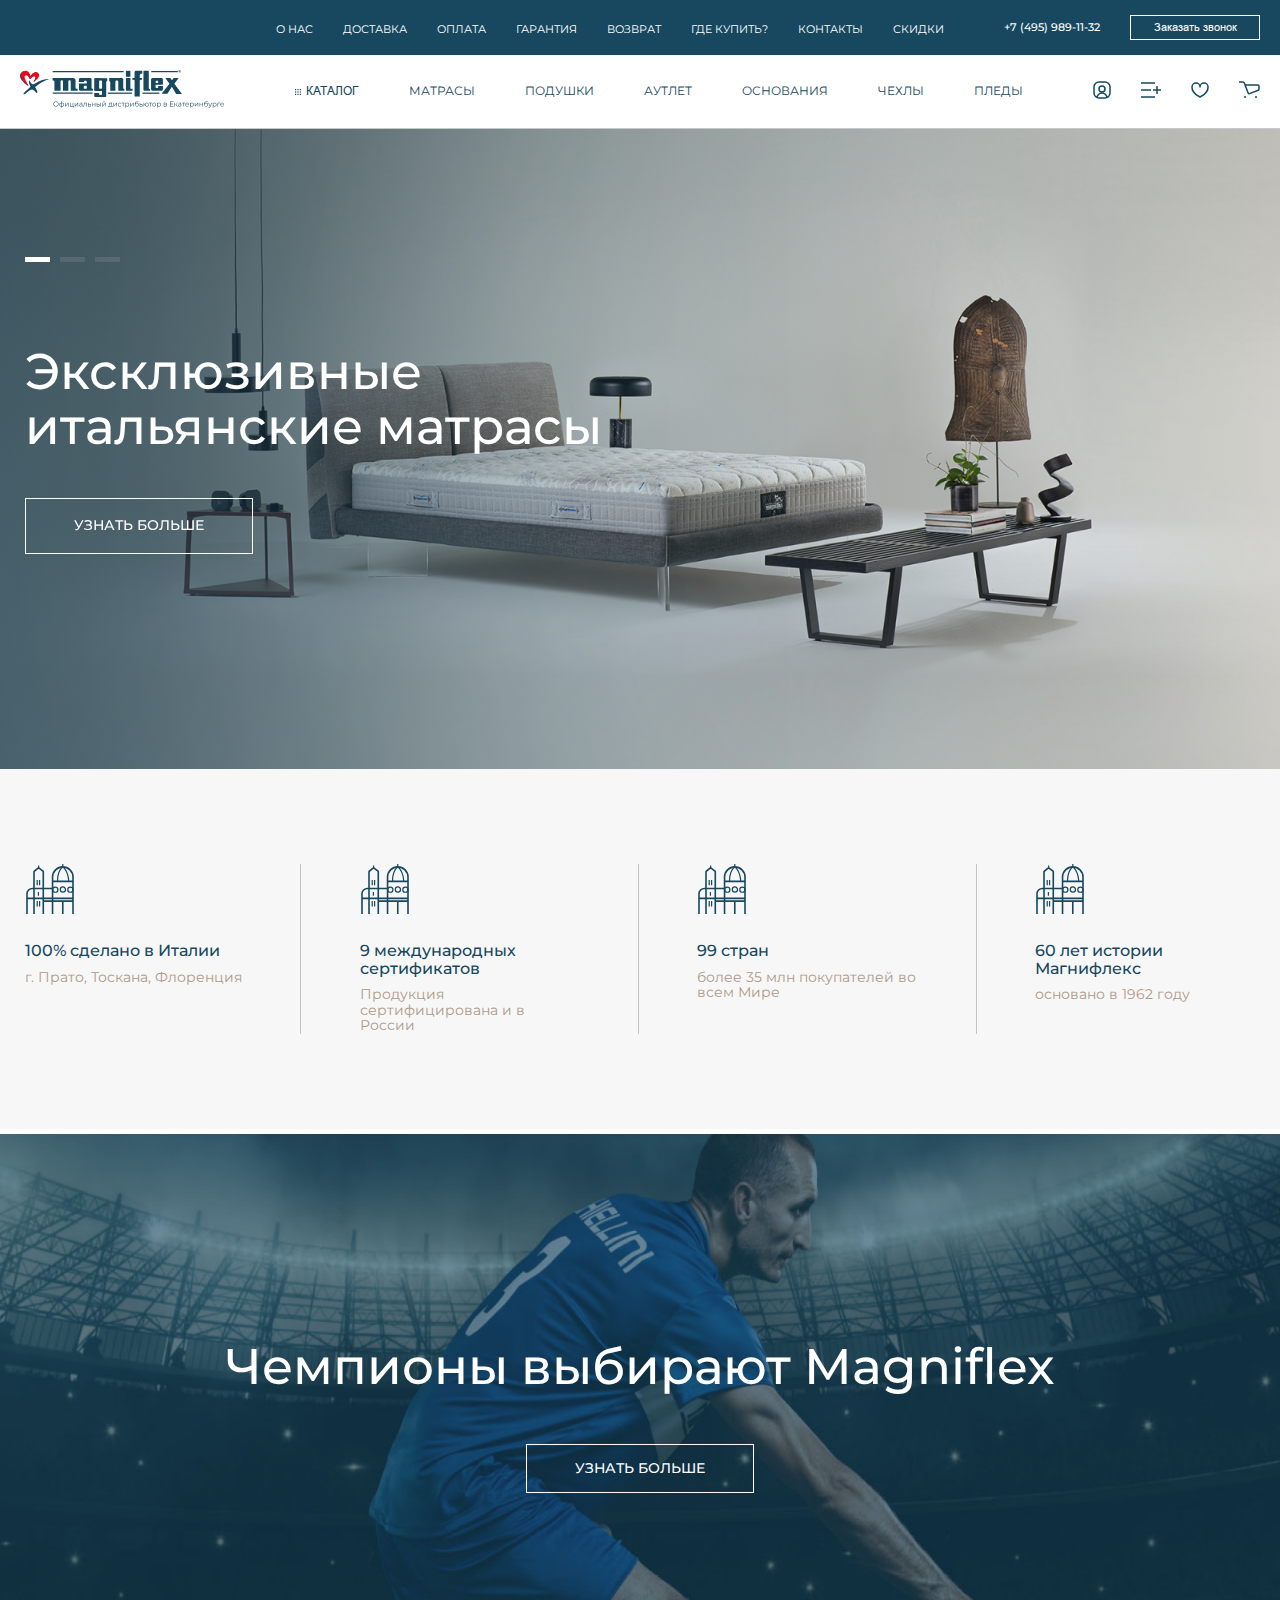
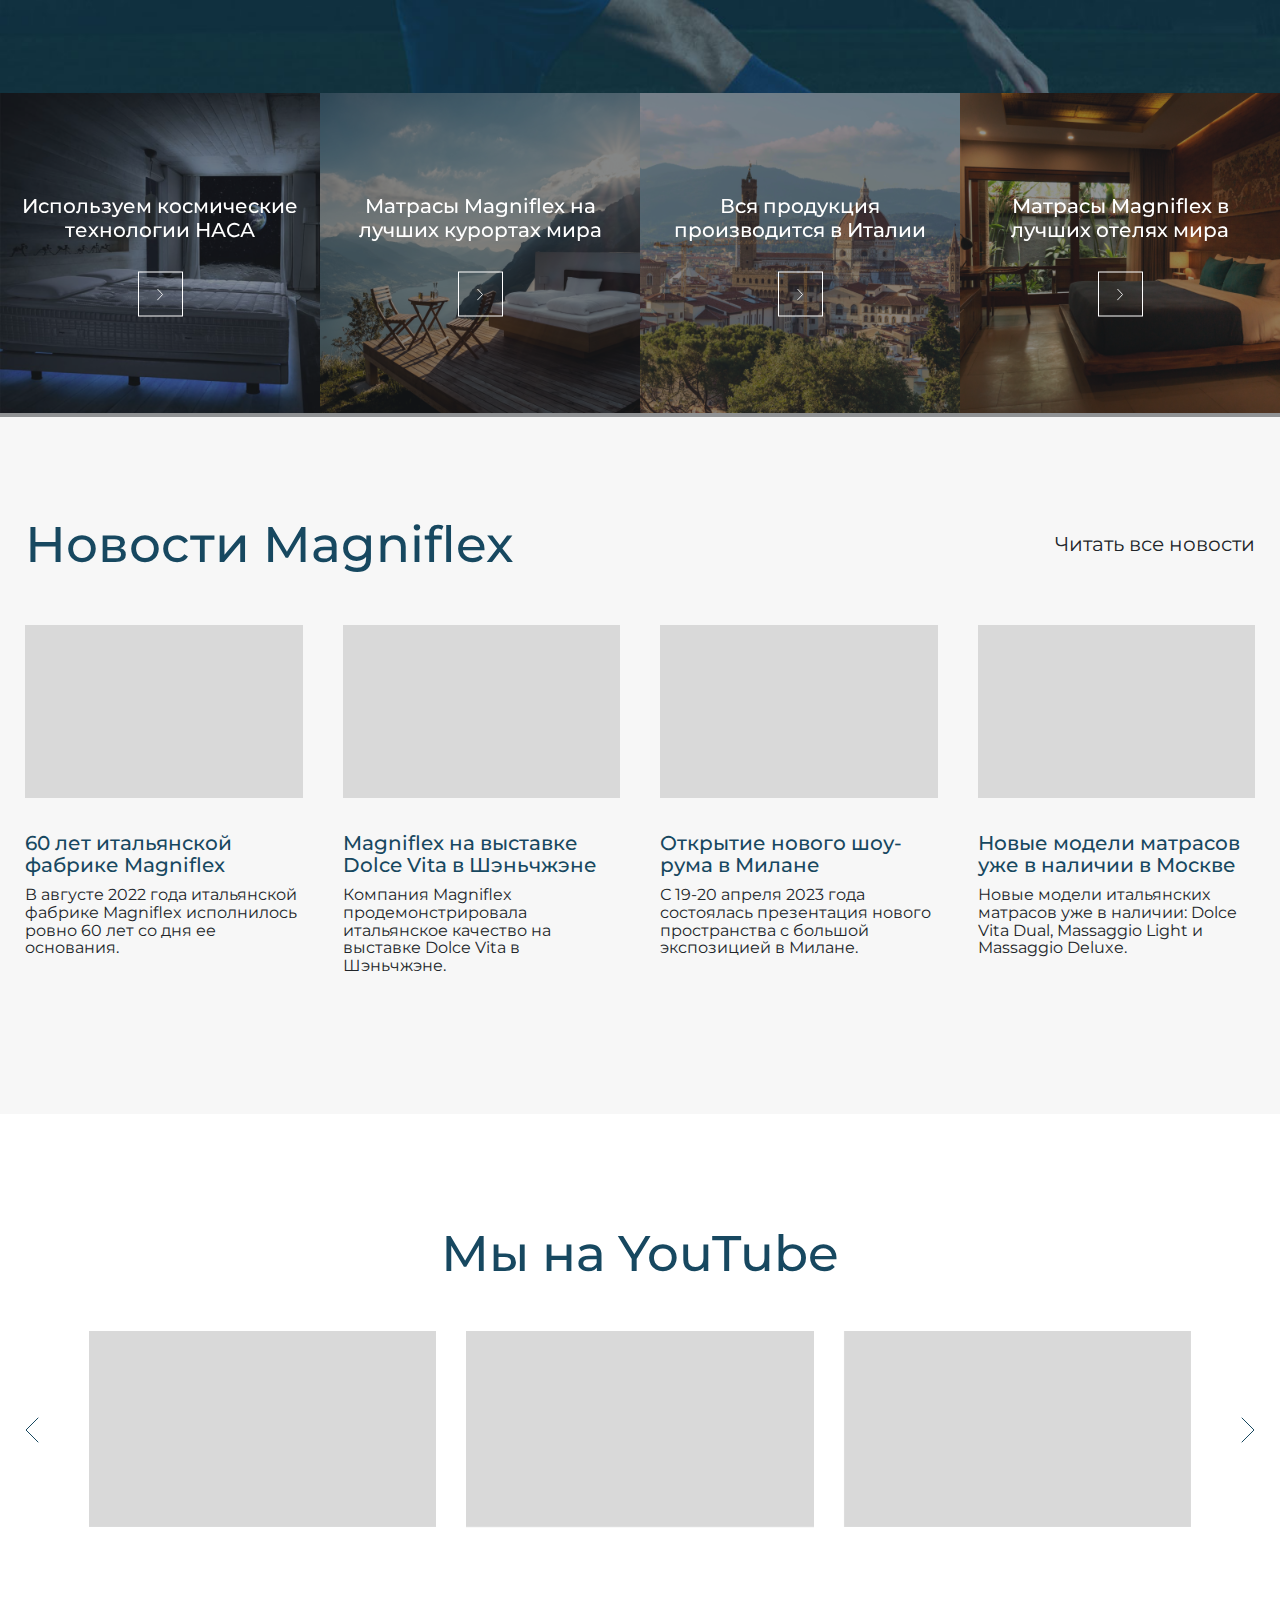
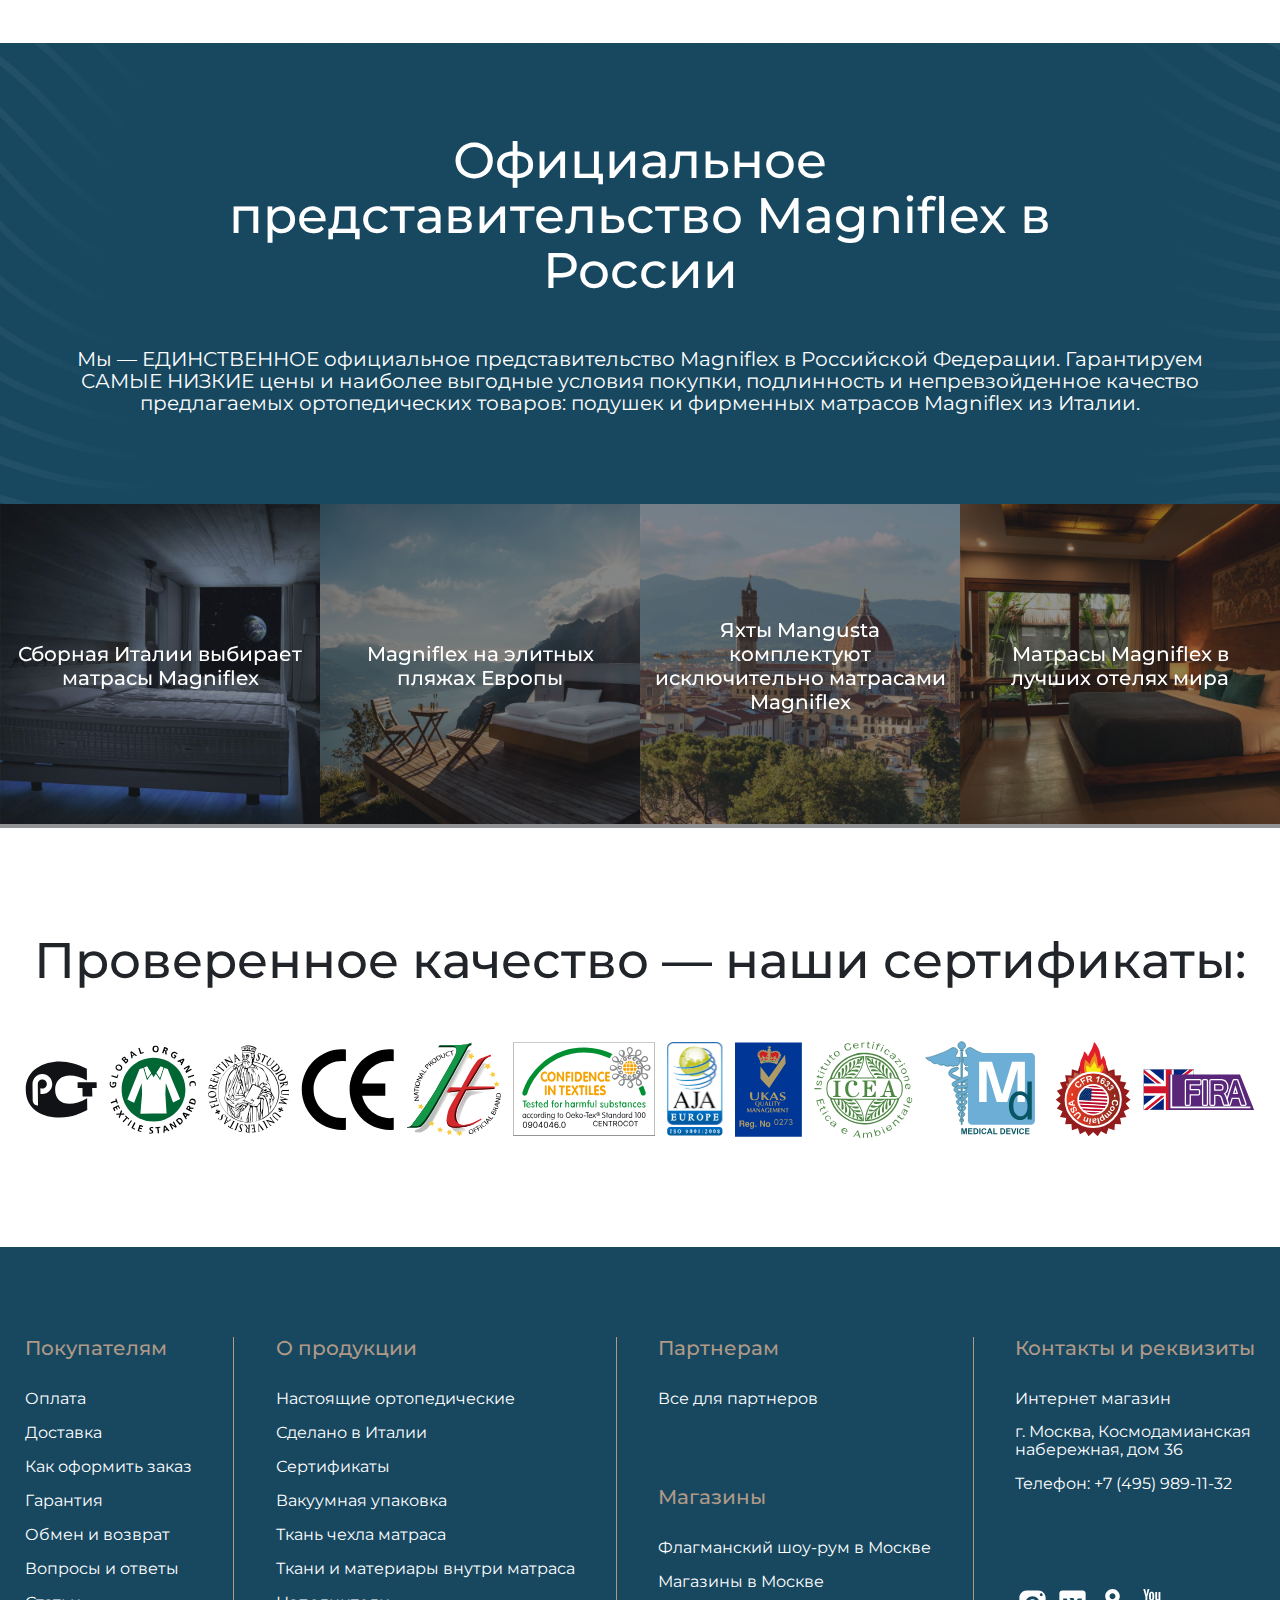
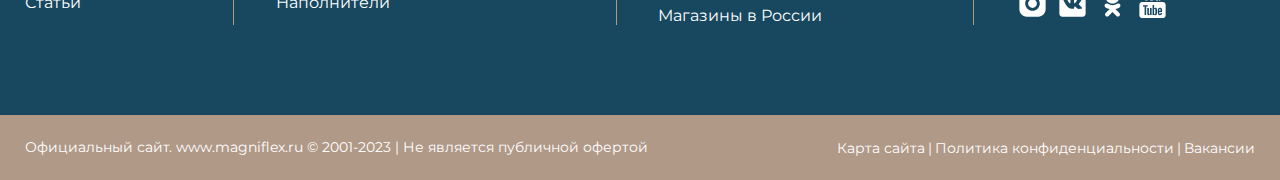
==== commit adea0046: "youtube section the end" ====
--- a/index.html
+++ b/index.html
@@ -448,34 +448,84 @@
                         <a href="#" class="news_card">
                             <img src="./images/news.png" alt="">
                             <h6>
-                                60 лет итальянской фабрике Magniflex
+                                Magniflex на выставке Dolce Vita в Шэньчжэне
                             </h6>
                             <p>
-                                В августе 2022 года итальянской фабрике Magniflex исполнилось ровно 60 лет со дня ее основания.
+                                Компания Magniflex продемонстрировала итальянское качество на выставке Dolce Vita в Шэньчжэне.
                             </p>
                         </a>
                         <a href="#" class="news_card">
                             <img src="./images/news.png" alt="">
                             <h6>
-                                60 лет итальянской фабрике Magniflex
+                                Открытие нового шоу-рума в Милане
                             </h6>
                             <p>
-                                В августе 2022 года итальянской фабрике Magniflex исполнилось ровно 60 лет со дня ее основания.
+                                С 19-20 апреля 2023 года состоялась презентация нового пространства с большой экспозицией в Милане.
                             </p>
                         </a>
                         <a href="#" class="news_card">
                             <img src="./images/news.png" alt="">
                             <h6>
-                                60 лет итальянской фабрике Magniflex
+                                Новые модели матрасов уже в наличии в Москве
                             </h6>
                             <p>
-                                В августе 2022 года итальянской фабрике Magniflex исполнилось ровно 60 лет со дня ее основания.
+                                Новые модели итальянских матрасов уже в наличии: Dolce Vita Dual, Massaggio Light и Massaggio Deluxe.
                             </p>
                         </a>
+
+                        <div class="news_more_in">
+                            <a href="#" class="news_more">
+                                Читать все новости
+                                <img src="./images/icons/more_icon.svg" alt="">
+                            </a>
+                        </div>
                     </div>
                 </div>
             </section>
             <!-- news -->
+
+            <!-- youtube -->
+            <section class="youtube">
+                <h3 class="main_title">
+                    Мы на YouTube
+                </h3>
+                <div class="main_container">
+                    <div class="youtube_slider">
+                        <button class="youtube-button-prev slider_btn">
+                            <img src="./images/icons/youtubeslider_icon_left.svg" alt="">
+                        </button>
+                        <div class="swiper youtubeSwiper">
+                            <div class="swiper-wrapper">
+                                <div class="swiper-slide">
+                                    <img src="./images/youtube_slider.png" alt="">
+                                </div>
+                                <div class="swiper-slide">
+                                    <img src="./images/youtube_slider.png" alt="">
+                                </div>
+                                <div class="swiper-slide">
+                                    <img src="./images/youtube_slider.png" alt="">
+                                </div>
+                                <div class="swiper-slide">
+                                    <img src="./images/youtube_slider.png" alt="">
+                                </div>
+                            </div>
+                        </div>
+                        <button class="youtube-button-next slider_btn">
+                            <img src="./images/icons/youtubeslider_icon.svg" alt="">
+                        </button>
+                        <div class="slider_btns">
+                            <button class="youtube-button-prev">
+                                <img src="./images/icons/youtubeslider_icon_left.svg" alt="">
+                            </button>
+                            <button class="youtube-button-next">
+                                <img src="./images/icons/youtubeslider_icon.svg" alt="">
+                            </button>
+                        </div>
+                    </div>
+
+                </div>
+            </section>
+            <!-- youtube -->
 
             <!-- office -->
             <div class="office">
--- a/css/style.css
+++ b/css/style.css
@@ -431,6 +431,9 @@
   padding: 100px 0;
   background: #F7F7F7;
 }
+.news_more {
+  display: none;
+}
 .news_title {
   display: flex;
   align-items: center;
@@ -505,6 +508,36 @@
   color: #B09987;
 }
 
+.youtube {
+  padding: 112px 0;
+}
+.youtube .main_title {
+  text-align: center;
+  margin-bottom: 50px;
+}
+.youtube .youtubeSwiper .swiper-slide img {
+  width: 100%;
+}
+.youtube_slider {
+  display: flex;
+  align-items: center;
+  gap: 50px;
+}
+.youtube .slider_btn {
+  flex-shrink: 0;
+}
+.youtube .slider_btns {
+  padding: 0 25px;
+  margin-top: 25px;
+  display: none;
+  align-items: center;
+  justify-content: end;
+  gap: 18px;
+}
+.youtube .slider_btns button {
+  flex-shrink: 0;
+}
+
 .office_title {
   padding: 90px 0;
   background-image: url("../images/office_bg.png");
@@ -1023,6 +1056,45 @@
   .news_card {
     width: 100%;
   }
+  .news_card:nth-child(n+3) {
+    display: none;
+  }
+  .news_more_in {
+    width: 100%;
+    display: flex;
+    align-items: center;
+    justify-content: center;
+  }
+  .news_more {
+    display: flex;
+    align-items: center;
+    gap: 10px;
+    font-size: 14px;
+    font-weight: 400;
+    line-height: 15.4px;
+    color: #174860;
+  }
+  .youtube {
+    padding: 50px 0;
+  }
+  .youtube .main_container {
+    max-width: 100%;
+  }
+  .youtube .main_title {
+    margin-bottom: 34px;
+  }
+  .youtube .youtubeSwiper {
+    overflow: visible;
+  }
+  .youtube .slider_btn {
+    display: none;
+  }
+  .youtube_slider {
+    display: block;
+  }
+  .youtube .slider_btns {
+    display: flex;
+  }
   .partner .top_logo {
     max-width: 310px;
   }
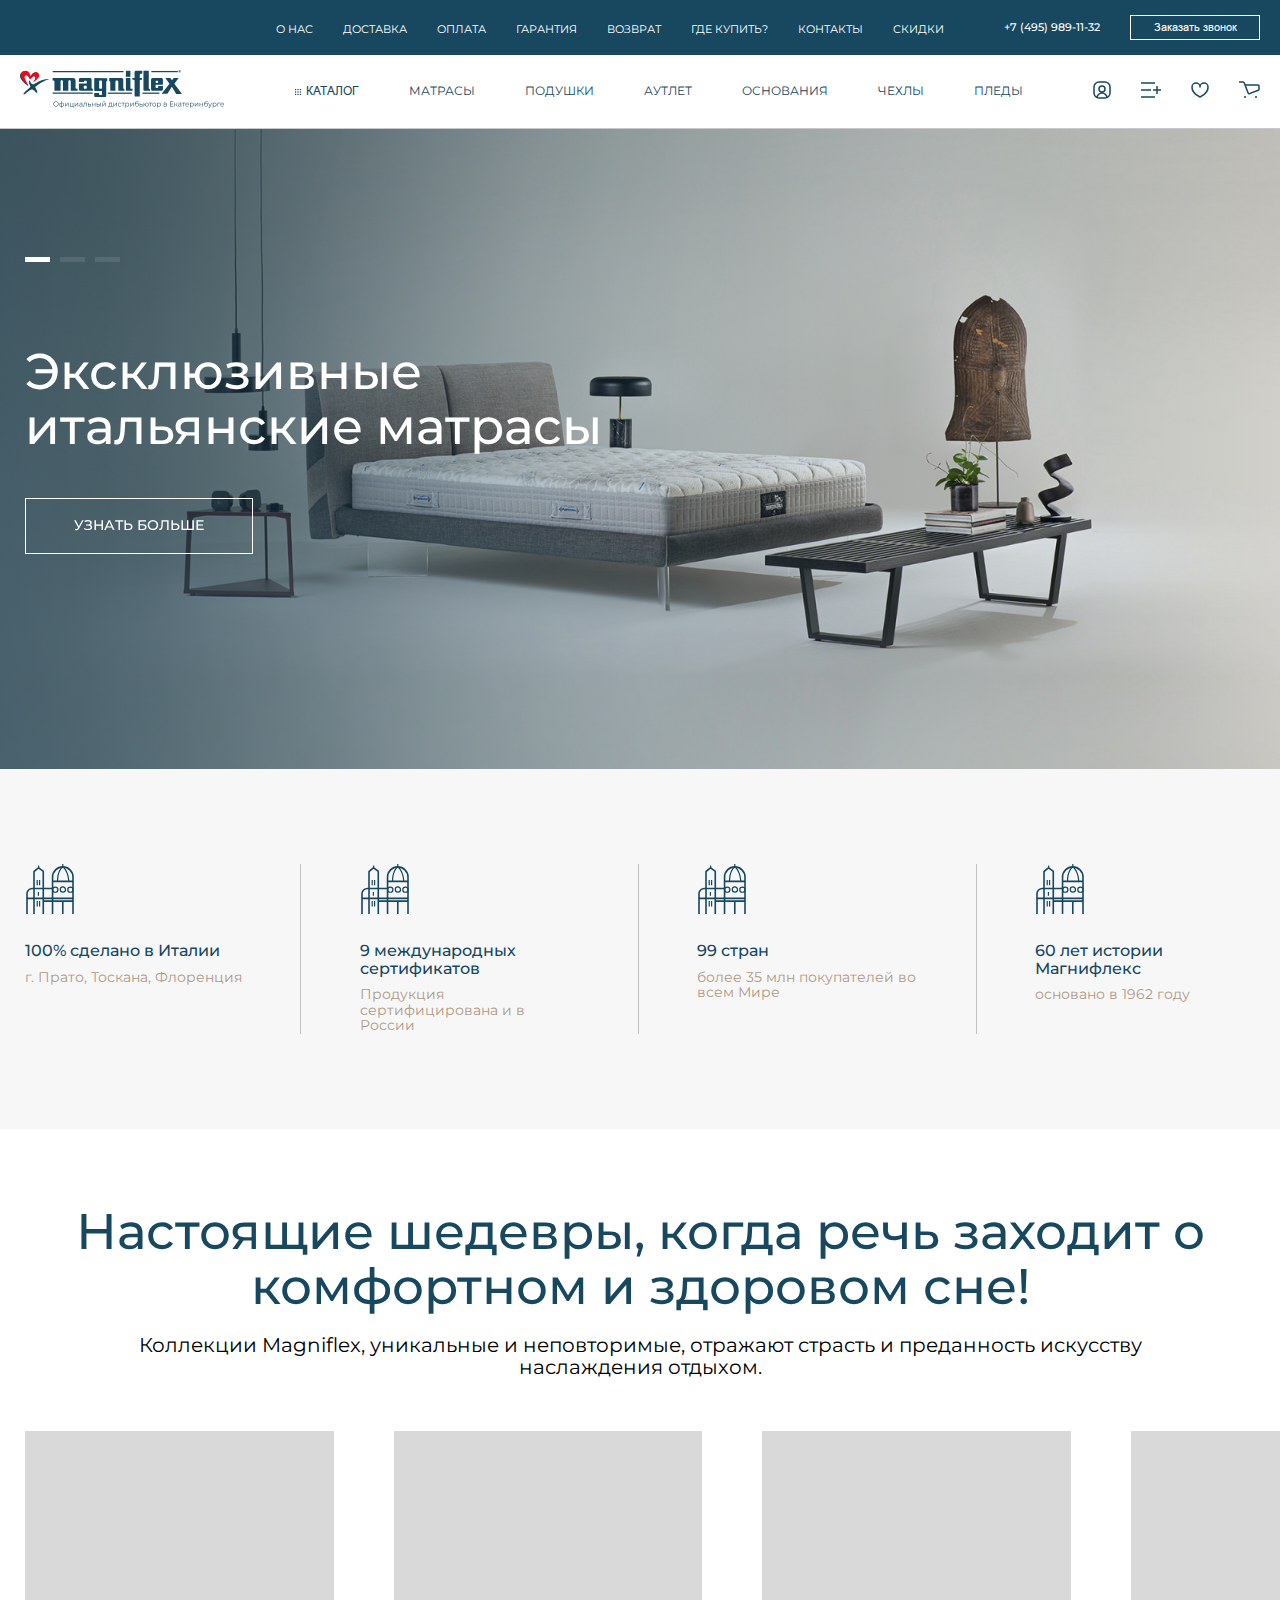
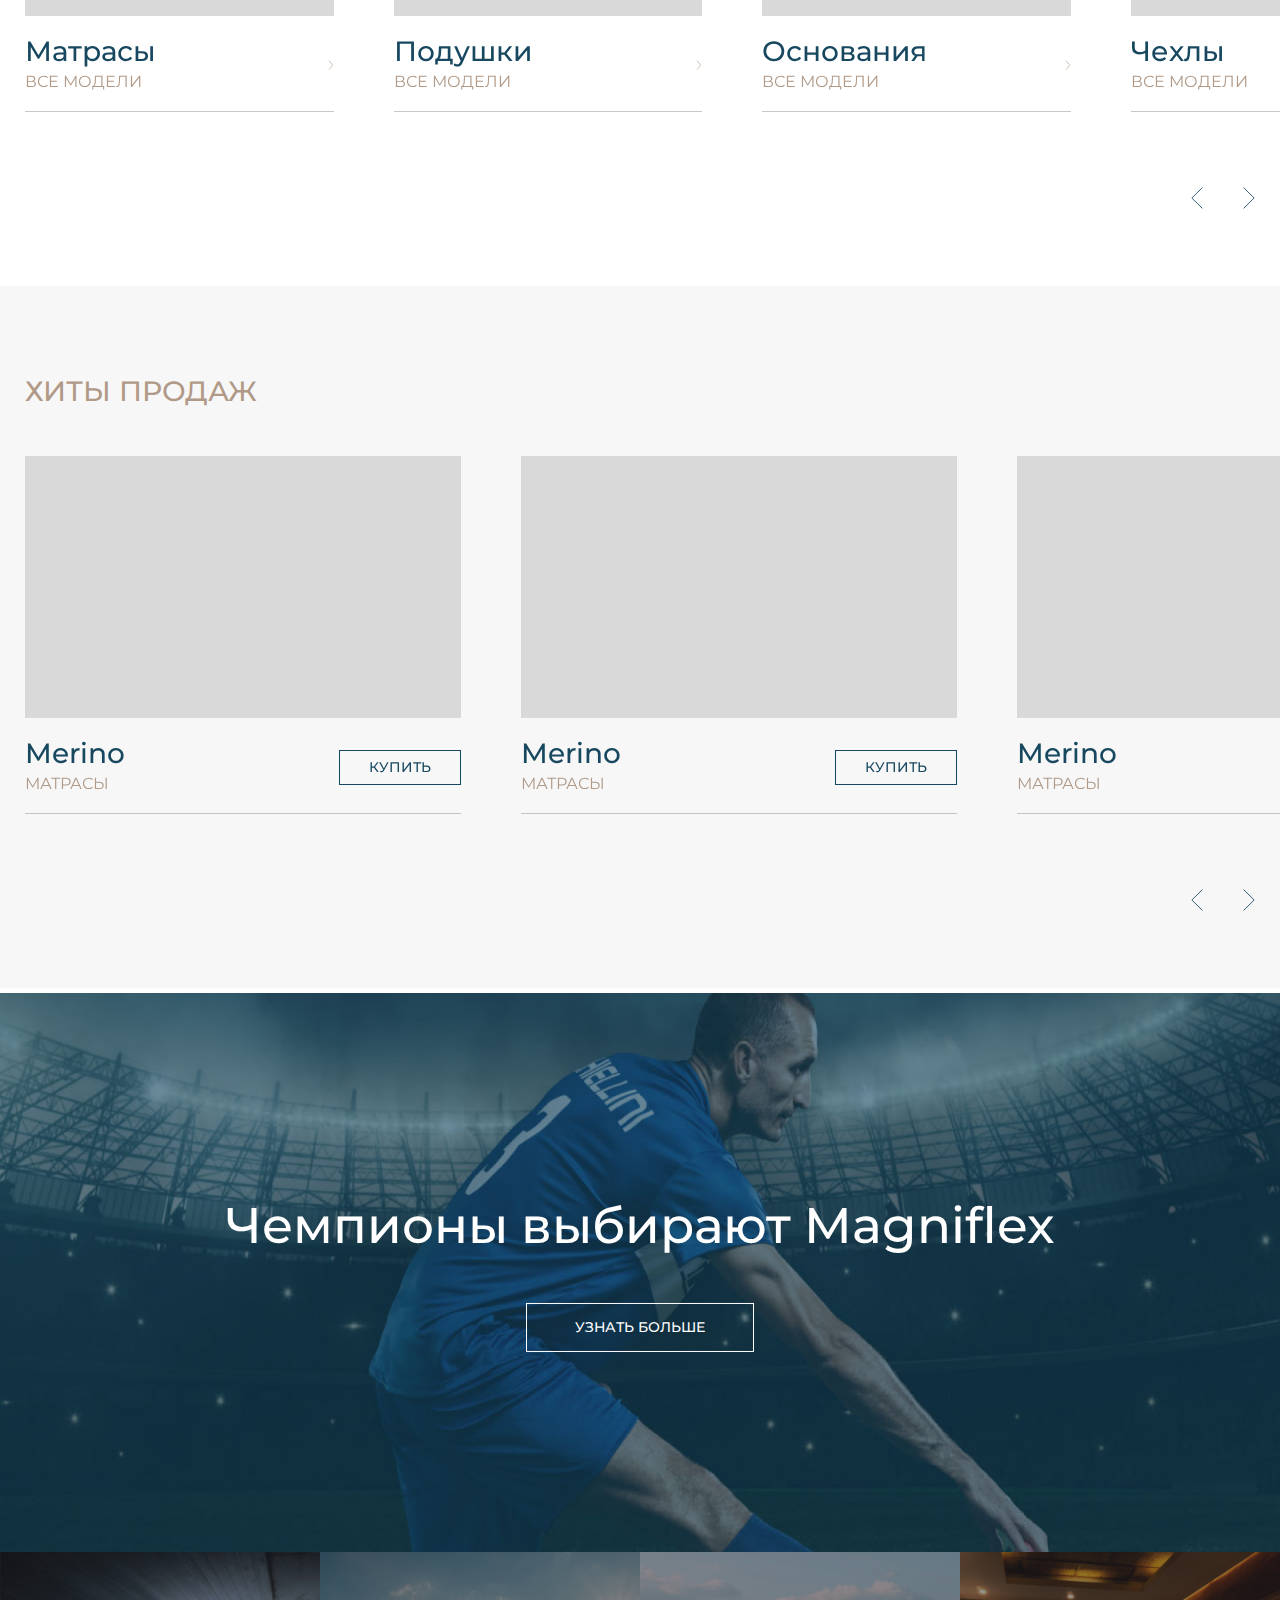
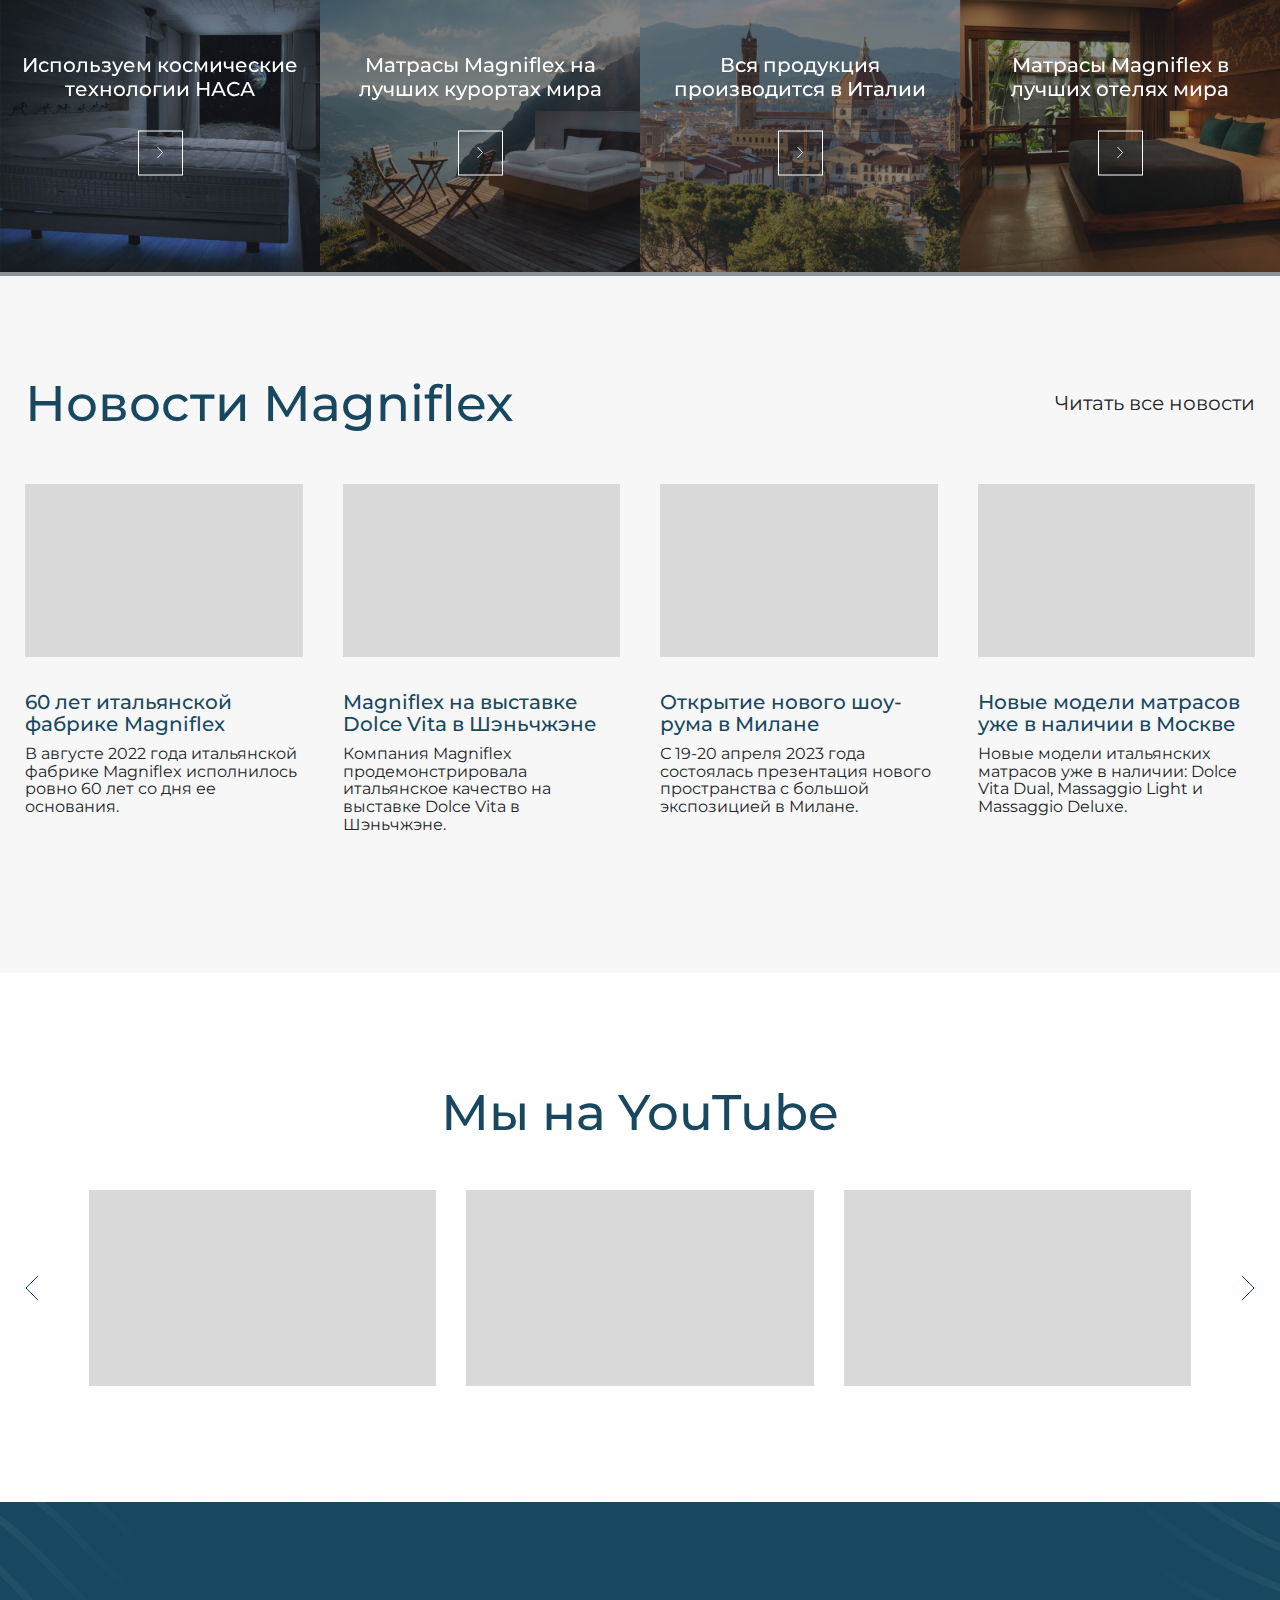
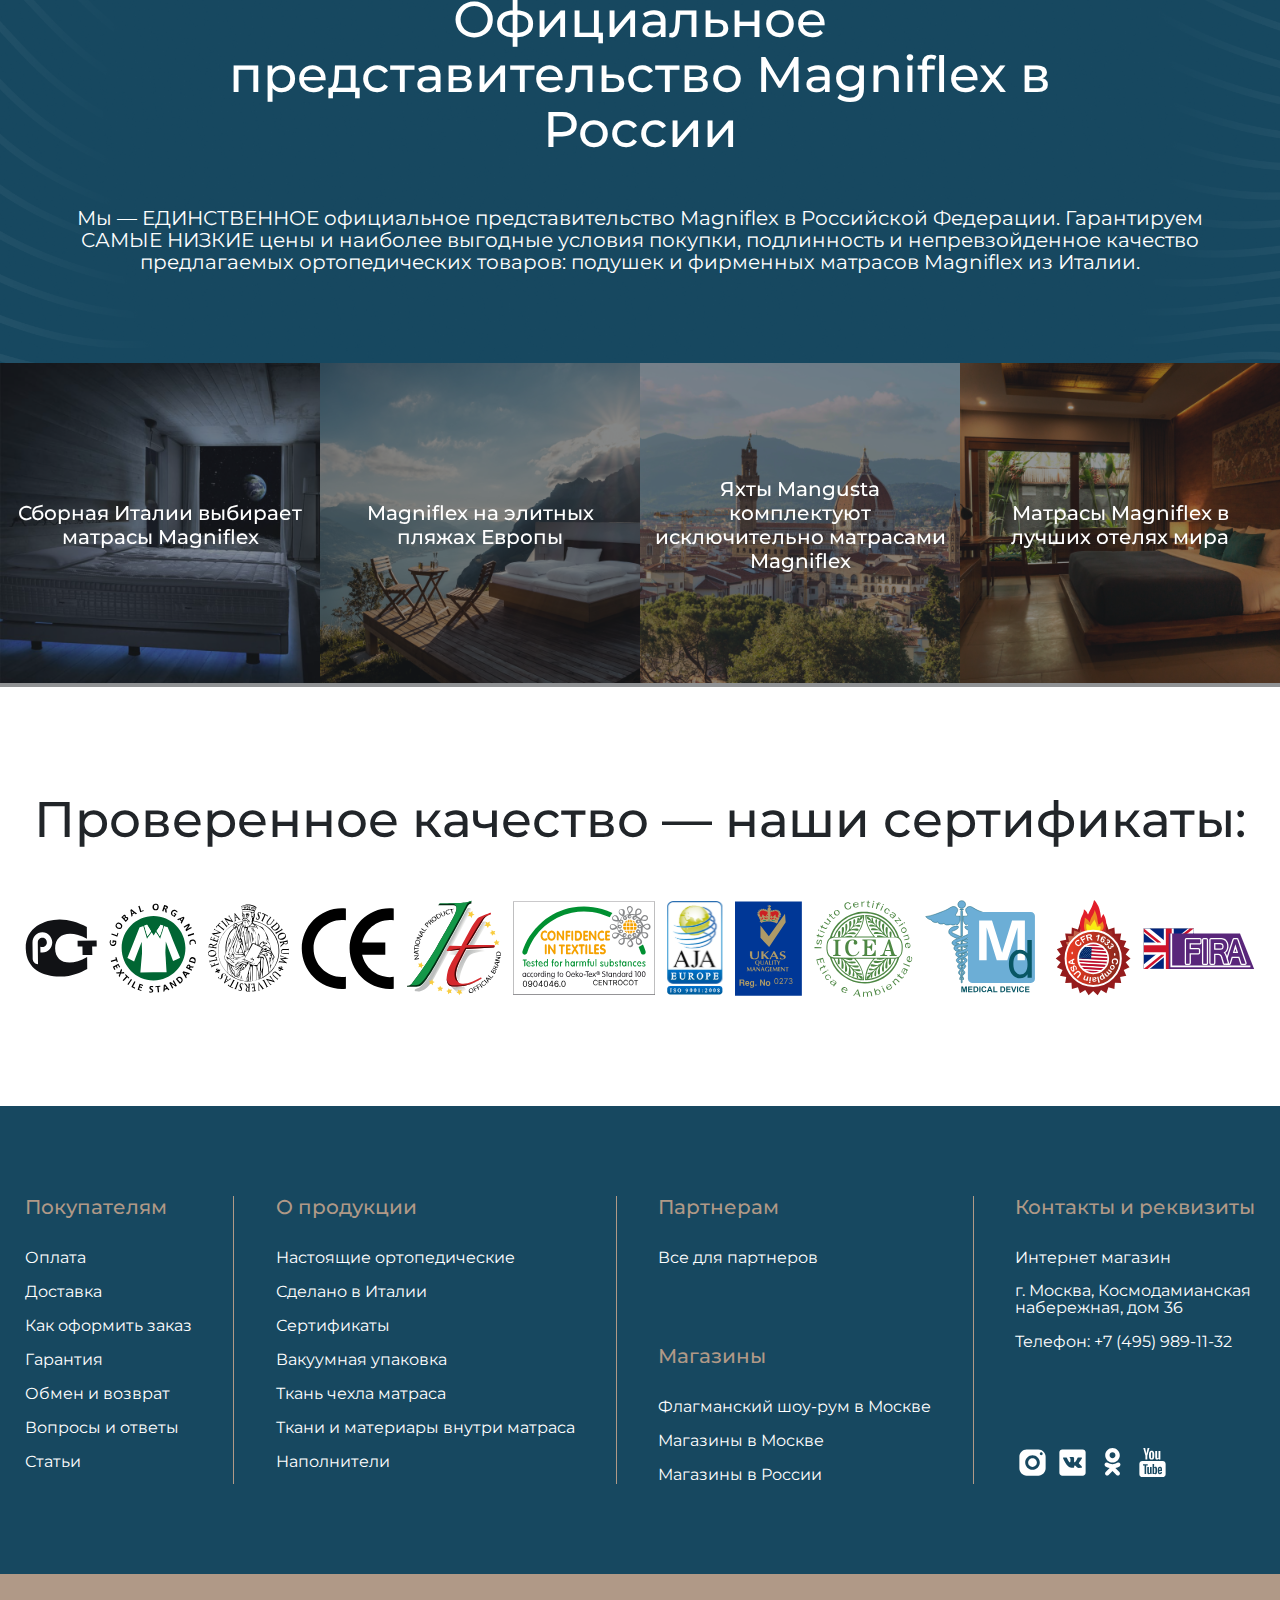
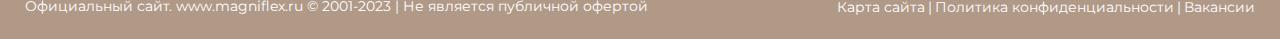
==== commit b4c8d966: "index page the end" ====
--- a/index.html
+++ b/index.html
@@ -344,6 +344,226 @@
             </section>
             <!-- statistic -->
 
+            <!-- comfortable -->
+            <section class="comfortable">
+                <div class="main_container">
+                    <h3 class="main_title">
+                        Настоящие шедевры, когда речь заходит о комфортном и здоровом сне!
+                    </h3>
+                    <p>
+                        Коллекции Magniflex, уникальные и неповторимые, отражают страсть и преданность искусству наслаждения отдыхом.
+                    </p>
+                    <div class="swiper comfortableSwiper">
+                        <div class="swiper-wrapper">
+                            <div class="swiper-slide">
+                                <div class="comfortable_card">
+                                    <img src="./images/popular.png" alt="">
+                                    <div class="comfortable_content">
+                                        <div class="bestsellers_card_left">
+                                            <h6>
+                                                Матрасы
+                                            </h6>
+                                            <span>
+                                                ВСЕ МОДЕЛИ
+                                            </span>
+                                        </div>
+                                        <a href="#">
+                                            <img src="./images/icons/link_icon.svg" alt="">
+                                        </a>
+                                    </div>
+                                </div>
+
+                            </div>
+                            <div class="swiper-slide">
+                                <div class="comfortable_card">
+                                    <img src="./images/popular.png" alt="">
+                                    <div class="comfortable_content">
+                                        <div class="bestsellers_card_left">
+                                            <h6>
+                                                Подушки
+                                            </h6>
+                                            <span>
+                                                ВСЕ МОДЕЛИ
+                                            </span>
+                                        </div>
+                                        <a href="#">
+                                            <img src="./images/icons/link_icon.svg" alt="">
+                                        </a>
+                                    </div>
+                                </div>
+
+                            </div>
+                            <div class="swiper-slide">
+                                <div class="comfortable_card">
+                                    <img src="./images/popular.png" alt="">
+                                    <div class="comfortable_content">
+                                        <div class="bestsellers_card_left">
+                                            <h6>
+                                                Основания
+                                            </h6>
+                                            <span>
+                                                ВСЕ МОДЕЛИ
+                                            </span>
+                                        </div>
+                                        <a href="#">
+                                            <img src="./images/icons/link_icon.svg" alt="">
+                                        </a>
+                                    </div>
+                                </div>
+
+                            </div>
+                            <div class="swiper-slide">
+                                <div class="comfortable_card">
+                                    <img src="./images/popular.png" alt="">
+                                    <div class="comfortable_content">
+                                        <div class="bestsellers_card_left">
+                                            <h6>
+                                                Чехлы
+                                            </h6>
+                                            <span>
+                                                ВСЕ МОДЕЛИ
+                                            </span>
+                                        </div>
+                                        <a href="#">
+                                            <img src="./images/icons/link_icon.svg" alt="">
+                                        </a>
+                                    </div>
+                                </div>
+
+                            </div>
+                            <div class="swiper-slide">
+                                <div class="comfortable_card">
+                                    <img src="./images/popular.png" alt="">
+                                    <div class="comfortable_content">
+                                        <div class="bestsellers_card_left">
+                                            <h6>
+                                                Пледы
+                                            </h6>
+                                            <span>
+                                                ВСЕ МОДЕЛИ
+                                            </span>
+                                        </div>
+                                        <a href="#">
+                                            <img src="./images/icons/link_icon.svg" alt="">
+                                        </a>
+                                    </div>
+                                </div>
+
+                            </div>
+                        </div>
+                    </div>
+                    <div class="bestsellers_btns">
+                        <button class="bestsellersSwiper-button-prev">
+                            <img src="./images/icons/youtubeslider_icon_left.svg" alt="">
+                        </button>
+                        <button class="bestsellersSwiper-button-next">
+                            <img src="./images/icons/youtubeslider_icon.svg" alt="">
+                        </button>
+                    </div>
+                </div>
+
+            </section>
+            <!-- comfortable -->
+
+            <!-- bestsellers -->
+            <section class="bestsellers">
+                <div class="main_container">
+                    <h3>
+                        ХИТЫ ПРОДАЖ
+                    </h3>
+                    <div class="swiper bestsellersSwiper">
+                        <div class="swiper-wrapper">
+                            <div class="swiper-slide">
+                                <div class="bestsellers_card">
+                                    <img src="./images/popular.png" alt="">
+                                    <div class="bestsellers_content">
+                                        <div class="bestsellers_card_left">
+                                            <h6>
+                                                Merino
+                                            </h6>
+                                            <span>
+                                                МАТРАСЫ
+                                            </span>
+                                        </div>
+                                        <a href="#">
+                                            Купить
+                                        </a>
+                                    </div>
+                                </div>
+
+                            </div>
+                            <div class="swiper-slide">
+                                <div class="bestsellers_card">
+                                    <img src="./images/popular.png" alt="">
+                                    <div class="bestsellers_content">
+                                        <div class="bestsellers_card_left">
+                                            <h6>
+                                                Merino
+                                            </h6>
+                                            <span>
+                                                МАТРАСЫ
+                                            </span>
+                                        </div>
+                                        <a href="#">
+                                            Купить
+                                        </a>
+                                    </div>
+                                </div>
+
+                            </div>
+                            <div class="swiper-slide">
+                                <div class="bestsellers_card">
+                                    <img src="./images/popular.png" alt="">
+                                    <div class="bestsellers_content">
+                                        <div class="bestsellers_card_left">
+                                            <h6>
+                                                Merino
+                                            </h6>
+                                            <span>
+                                                МАТРАСЫ
+                                            </span>
+                                        </div>
+                                        <a href="#">
+                                            Купить
+                                        </a>
+                                    </div>
+                                </div>
+
+                            </div>
+                            <div class="swiper-slide">
+                                <div class="bestsellers_card">
+                                    <img src="./images/popular.png" alt="">
+                                    <div class="bestsellers_content">
+                                        <div class="bestsellers_card_left">
+                                            <h6>
+                                                Merino
+                                            </h6>
+                                            <span>
+                                                МАТРАСЫ
+                                            </span>
+                                        </div>
+                                        <a href="#">
+                                            Купить
+                                        </a>
+                                    </div>
+                                </div>
+
+                            </div>
+                        </div>
+                    </div>
+                    <div class="bestsellers_btns">
+                        <button class="bestsellers-button-prev">
+                            <img src="./images/icons/youtubeslider_icon_left.svg" alt="">
+                        </button>
+                        <button class="bestsellers-button-next">
+                            <img src="./images/icons/youtubeslider_icon.svg" alt="">
+                        </button>
+                    </div>
+                </div>
+
+            </section>
+            <!-- bestsellers -->
+
             <!-- chempion -->
             <section class="chempion">
                 <div class="chempion_img">
@@ -522,7 +742,6 @@
                             </button>
                         </div>
                     </div>
-
                 </div>
             </section>
             <!-- youtube -->
--- a/css/style.css
+++ b/css/style.css
@@ -508,6 +508,123 @@
   color: #B09987;
 }
 
+.comfortable {
+  background: #FFFFFF;
+  padding: 75px 0;
+}
+.comfortable .main_title {
+  text-align: center;
+}
+.comfortable .comfortableSwiper {
+  overflow: visible;
+}
+.comfortable p {
+  max-width: 1090px;
+  font-size: 20px;
+  font-weight: 400;
+  line-height: 22px;
+  text-align: center;
+  margin: 20px auto 53px auto;
+}
+.comfortable_card a {
+  padding: 0;
+  border: none;
+  display: block;
+}
+.comfortable_card a img {
+  width: 6px;
+  height: 12px;
+}
+.comfortable_card img {
+  width: 100%;
+}
+.comfortable_card h6 {
+  text-align: left;
+  width: auto;
+  transform: none;
+  position: static;
+  font-size: 28px;
+  font-weight: 500;
+  line-height: 22px;
+  color: #174860;
+  margin-bottom: 10px;
+}
+.comfortable_card span {
+  font-size: 16px;
+  font-weight: 400;
+  line-height: 16px;
+  color: #B09987;
+}
+.comfortable_content {
+  padding: 20px 0;
+  display: flex;
+  align-items: center;
+  justify-content: space-between;
+  border-bottom: 1px solid rgba(33, 37, 41, 0.2509803922);
+}
+
+.bestsellers {
+  padding: 90px 0 75px 0;
+  background: #F7F7F7;
+}
+.bestsellers h3 {
+  font-size: 28px;
+  font-weight: 500;
+  line-height: 30px;
+  color: #B09987;
+  margin-bottom: 50px;
+}
+.bestsellers_content {
+  padding: 20px 0;
+  display: flex;
+  align-items: center;
+  justify-content: space-between;
+  border-bottom: 1px solid rgba(33, 37, 41, 0.2509803922);
+}
+.bestsellers .bestsellersSwiper {
+  overflow: visible;
+}
+.bestsellers_btns {
+  margin-top: 75px;
+  display: flex;
+  align-items: center;
+  justify-content: end;
+  gap: 40px;
+}
+.bestsellers_btns button {
+  width: 12px;
+  height: 24px;
+}
+.bestsellers_card img {
+  width: 100%;
+}
+.bestsellers_card h6 {
+  text-align: left;
+  width: auto;
+  transform: none;
+  position: static;
+  font-size: 28px;
+  font-weight: 500;
+  line-height: 22px;
+  color: #174860;
+  margin-bottom: 10px;
+}
+.bestsellers_card span {
+  font-size: 16px;
+  font-weight: 400;
+  line-height: 16px;
+  color: #B09987;
+}
+.bestsellers_card a {
+  text-transform: uppercase;
+  font-size: 14px;
+  font-weight: 500;
+  line-height: 17.07px;
+  color: #174860;
+  padding: 8px 29px;
+  border: 1px solid #174860;
+}
+
 .youtube {
   padding: 112px 0;
 }
@@ -881,6 +998,68 @@
     padding-left: 25px;
     border-top: 1px solid rgba(33, 37, 41, 0.2509803922);
     border-left: 1px solid rgba(33, 37, 41, 0.2509803922);
+  }
+  .comfortable {
+    padding: 50px 0;
+  }
+  .comfortable .main_title {
+    font-size: 20px;
+    line-height: 22px;
+  }
+  .comfortable_content {
+    padding: 10px 0;
+  }
+  .comfortable p {
+    font-size: 12px;
+    line-height: 15px;
+    margin: 15px 0 50px 0;
+  }
+  .comfortable_card h6 {
+    font-size: 20px;
+    line-height: 22px;
+    margin-bottom: 5px;
+  }
+  .comfortable_card span {
+    font-size: 12px;
+    line-height: 13px;
+  }
+  .bestsellers {
+    padding: 50px 0 24px 0;
+  }
+  .bestsellers h3 {
+    font-size: 20px;
+    line-height: 30px;
+    margin-bottom: 25px;
+  }
+  .bestsellers_content {
+    flex-direction: column;
+    align-items: start;
+    gap: 10px;
+    padding: 10px 0;
+  }
+  .bestsellers_card h6 {
+    font-size: 20px;
+    line-height: 20px;
+    margin-bottom: 5px;
+  }
+  .bestsellers_card span {
+    font-size: 12px;
+    line-height: 13px;
+  }
+  .bestsellers_card a {
+    font-size: 12px;
+    line-height: 14.63px;
+    padding: 4.5px;
+    width: 100%;
+    text-align: center;
+  }
+  .bestsellers_btns {
+    gap: 18px;
+    margin-top: 25px;
+  }
+  .bestsellers_btns button {
+    width: 6px;
+    height: 12px;
   }
   .chempion_img {
     height: 360px;
@@ -1095,6 +1274,10 @@
   .youtube .slider_btns {
     display: flex;
   }
+  .youtube .slider_btns button {
+    width: 6px;
+    height: 12px;
+  }
   .partner .top_logo {
     max-width: 310px;
   }
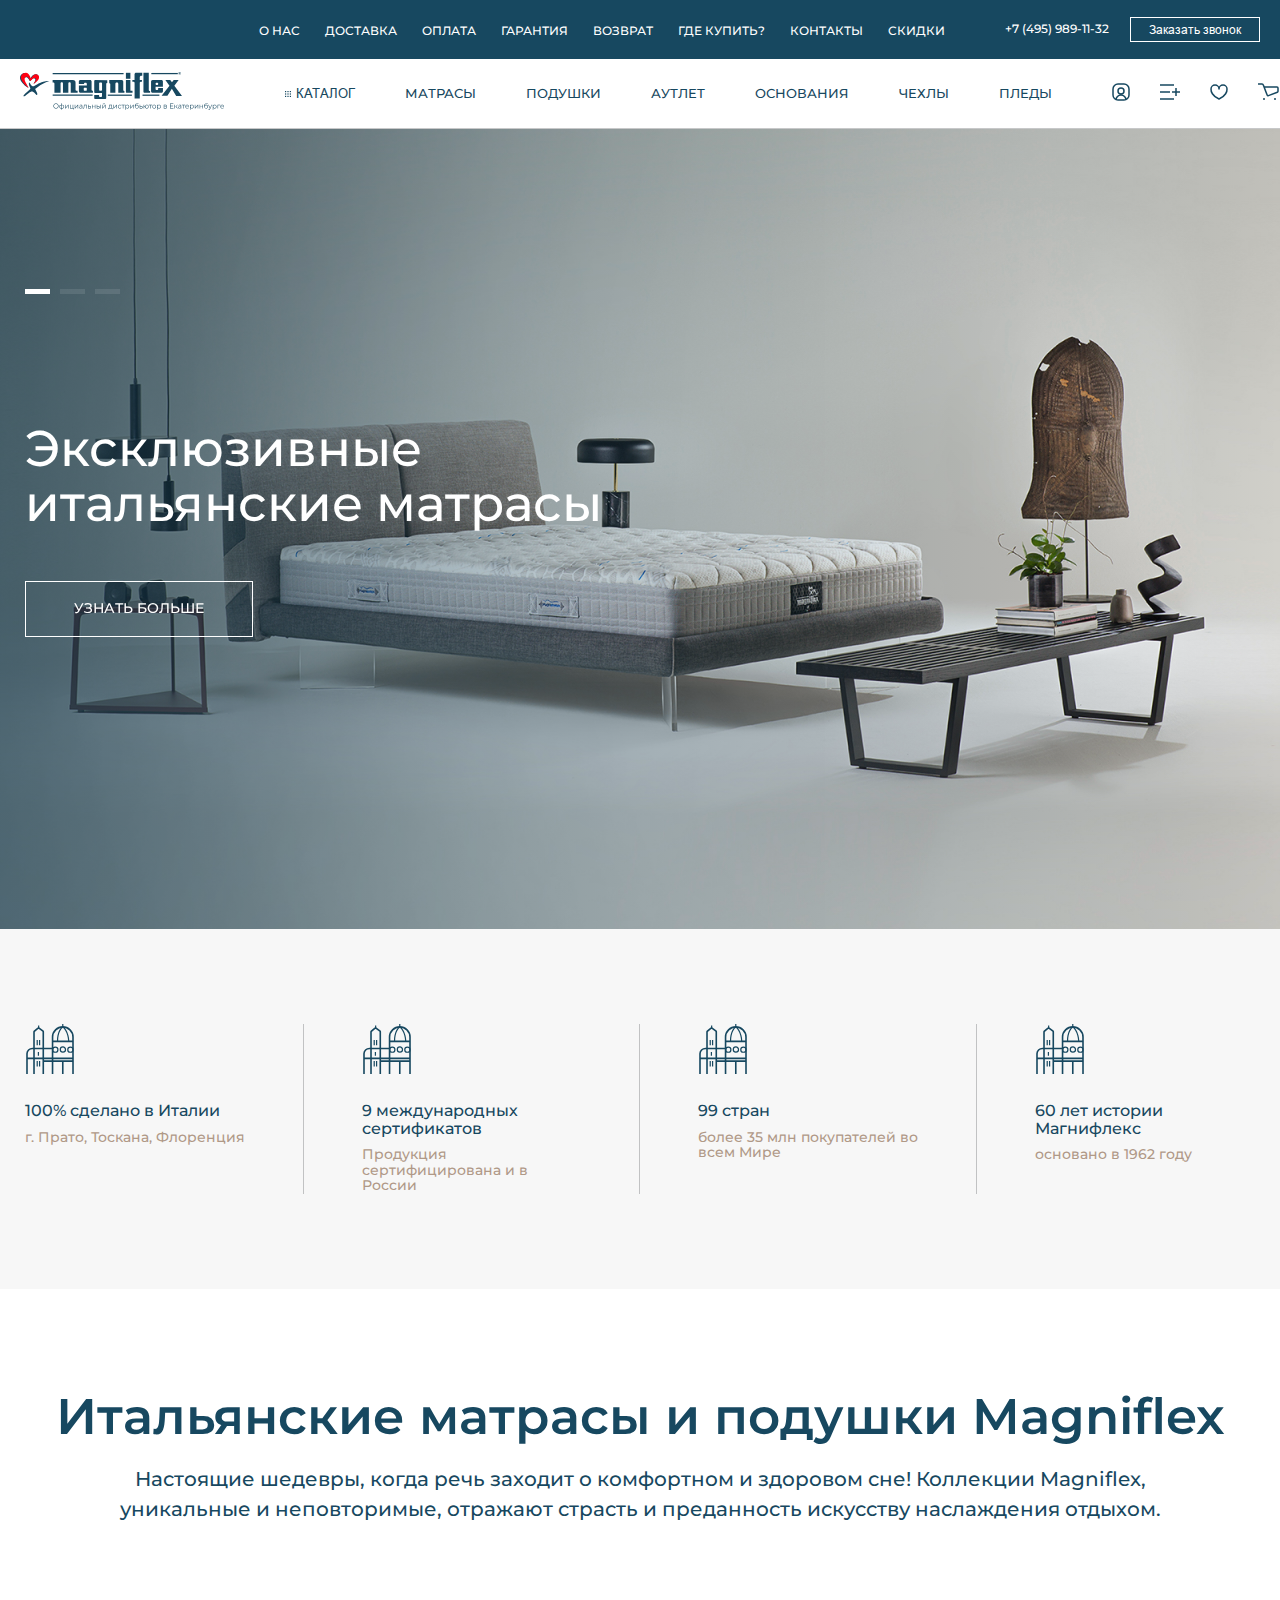
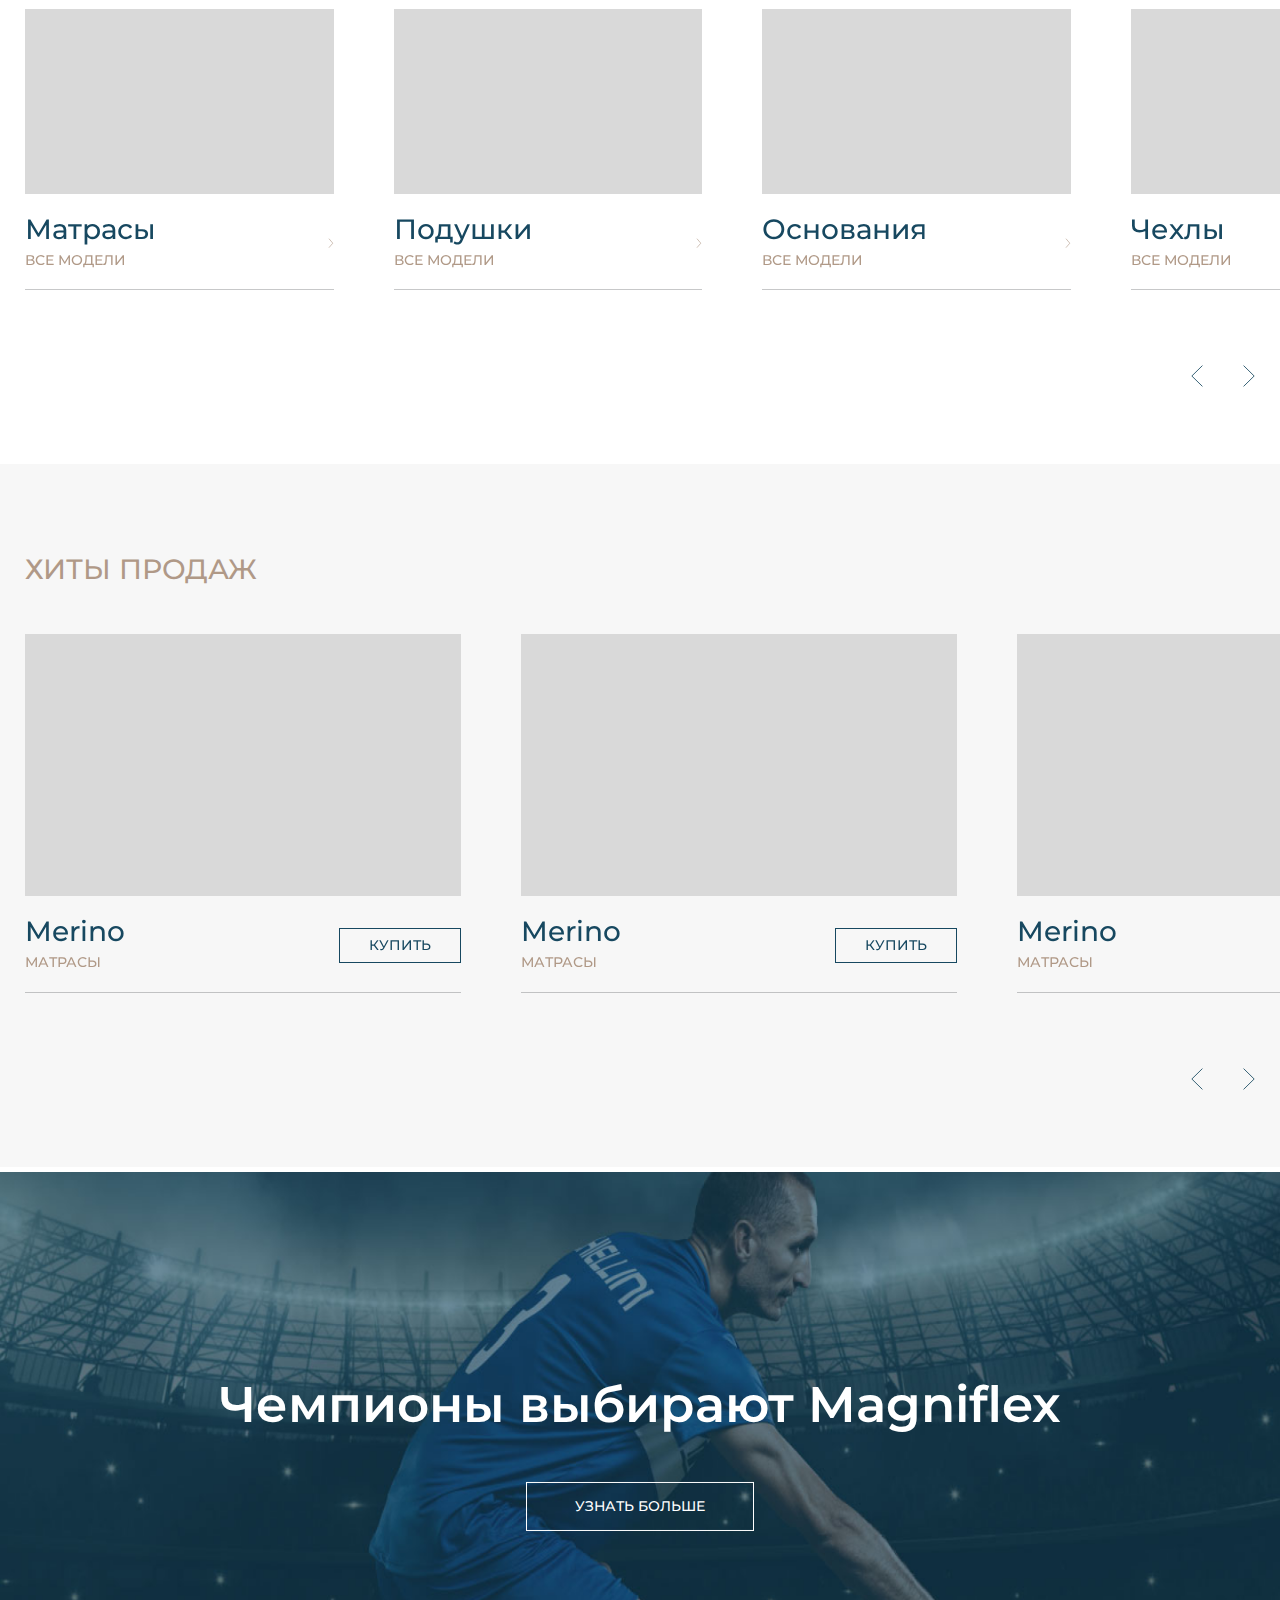
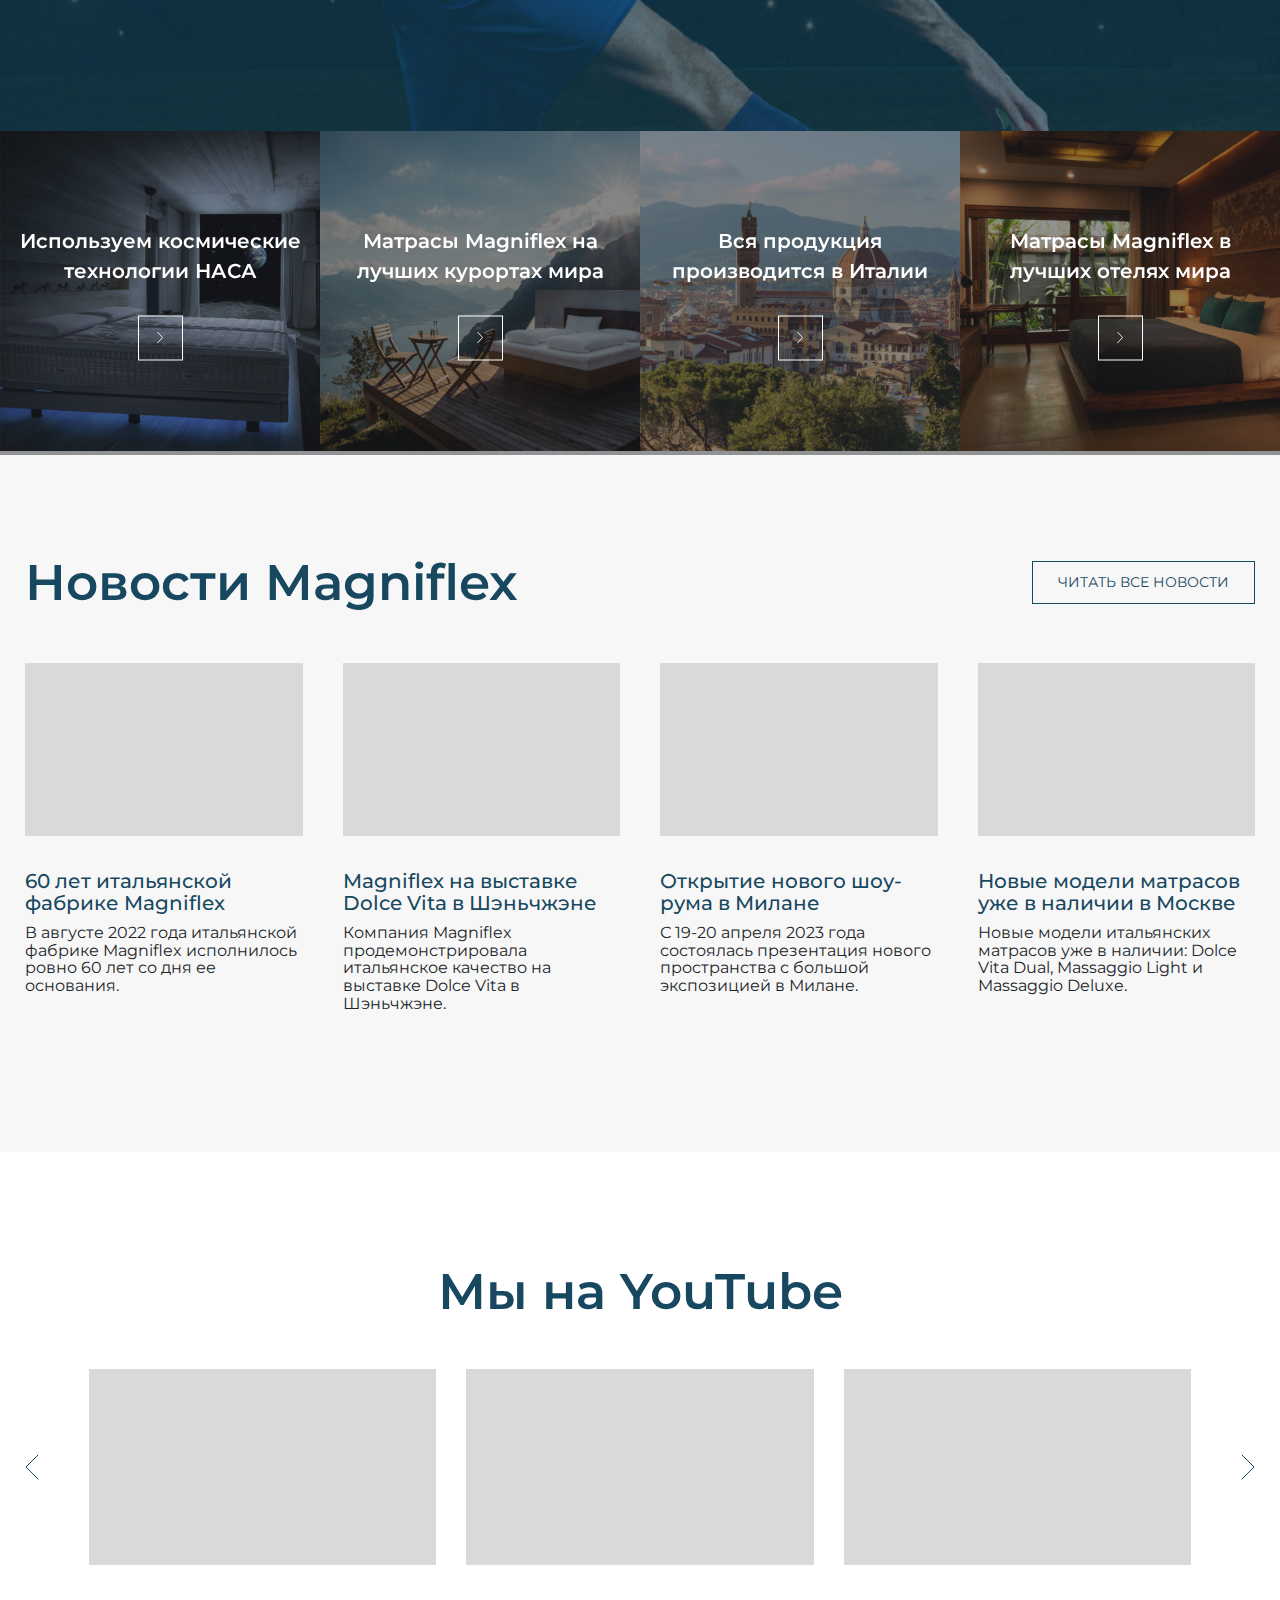
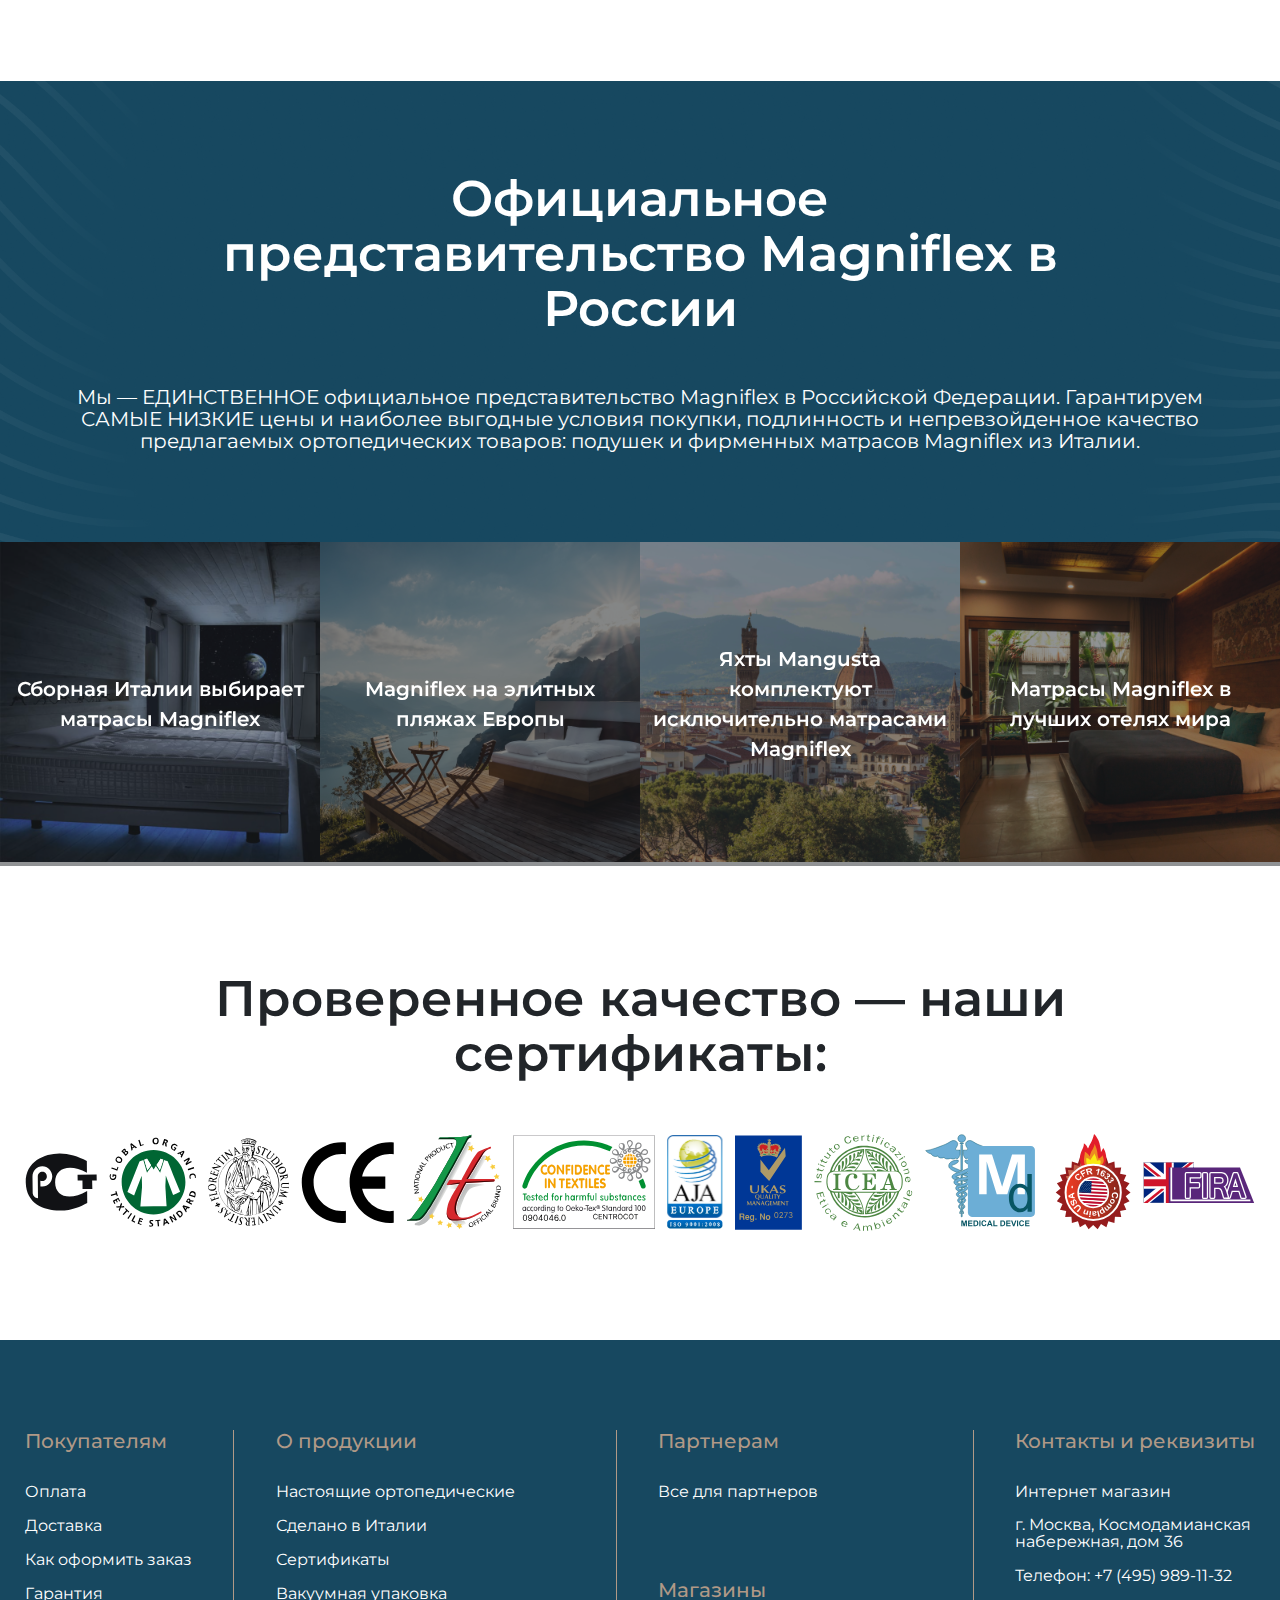
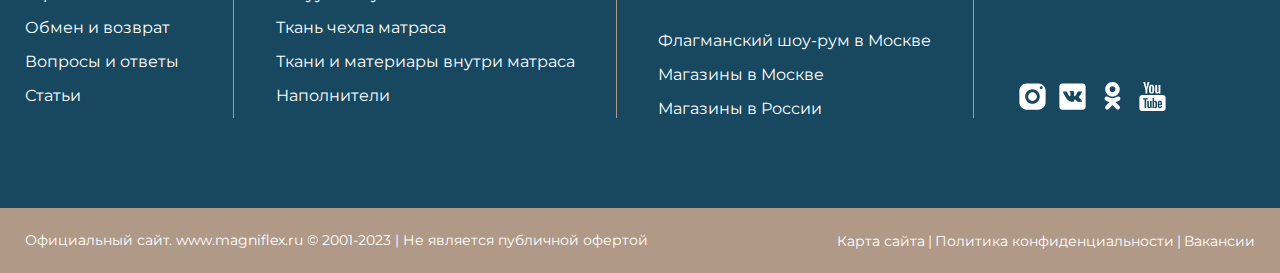
==== commit 68b1edce: "error one comment" ====
--- a/index.html
+++ b/index.html
@@ -348,9 +348,10 @@
             <section class="comfortable">
                 <div class="main_container">
                     <h3 class="main_title">
-                        Настоящие шедевры, когда речь заходит о комфортном и здоровом сне!
+                        Итальянские матрасы и подушки Magniflex
                     </h3>
                     <p>
+                        Настоящие шедевры, когда речь заходит о комфортном и здоровом сне!
                         Коллекции Magniflex, уникальные и неповторимые, отражают страсть и преданность искусству наслаждения отдыхом.
                     </p>
                     <div class="swiper comfortableSwiper">
--- a/css/style.css
+++ b/css/style.css
@@ -62,9 +62,16 @@
 }
 .main_title {
   font-size: 50px;
-  font-weight: 500;
+  font-weight: 600;
   line-height: 55px;
   color: #174860;
+}
+
+.tabs_in .content_item {
+  display: none;
+}
+.tabs_in .content_item.active {
+  display: block;
 }
 
 .swiper .office_block {
@@ -87,16 +94,16 @@
   z-index: 3;
   color: #FFFFFF;
   font-size: 20px;
-  font-weight: 500;
-  line-height: 24px;
+  font-weight: 600;
+  line-height: 30px;
   text-align: center;
   width: 300px;
 }
 .swiper h5 {
   color: #FFFFFF;
   font-size: 20px;
-  font-weight: 500;
-  line-height: 24px;
+  font-weight: 600;
+  line-height: 30px;
   text-align: center;
   width: 300px;
 }
@@ -133,6 +140,96 @@
   height: 12px;
 }
 
+.catalog_filter {
+  position: sticky;
+  top: 0;
+  padding: 50px 0;
+  display: flex;
+  justify-content: space-between;
+  gap: 10px;
+  background: #FFFFFF;
+  z-index: 3;
+}
+.catalog_filter .filter_left {
+  display: flex;
+  gap: 30px;
+}
+.catalog_filter .filter_btn {
+  white-space: nowrap;
+  font-family: "Montserrat", sans-serif;
+  height: 50px;
+  font-size: 16px;
+  font-weight: 400;
+  line-height: 19.5px;
+  padding: 15px 47px;
+  background: #174860;
+  color: #FFFFFF;
+}
+.catalog_filter .select {
+  position: relative;
+  width: 250px;
+}
+.catalog_filter .select .selectBtn {
+  height: 50px;
+  padding: 15px;
+  font-size: 16px;
+  line-height: 19px;
+  color: #212529;
+  width: 100%;
+  cursor: pointer;
+  position: relative;
+  -webkit-user-select: none;
+  -moz-user-select: none;
+  user-select: none;
+  border: 1px solid #212529;
+}
+.catalog_filter .select .selectBtn:after {
+  content: "";
+  position: absolute;
+  top: 45%;
+  right: 15px;
+  width: 6px;
+  height: 6px;
+  transform: translateY(-50%) rotate(45deg);
+  border-right: 1px solid #000;
+  border-bottom: 1px solid #000;
+  transition: 0.2s ease;
+}
+.catalog_filter .select .selectBtn.toggle {
+  border-radius: 3px 3px 0 0;
+}
+.catalog_filter .select .selectBtn.toggle:after {
+  transform: translateY(-50%) rotate(-135deg);
+}
+.catalog_filter .select .selectDropdown {
+  position: absolute;
+  top: 100%;
+  width: 100%;
+  border-radius: 0 0 3px 3px;
+  overflow: hidden;
+  background: var(--bg1);
+  border-top: 1px solid #eee;
+  z-index: 1;
+  background: #fff;
+  transform: scale(1, 0);
+  transform-origin: top center;
+  visibility: hidden;
+  transition: 0.2s ease;
+  box-shadow: 0 3px 3px rgba(0, 0, 0, 0.2);
+}
+.catalog_filter .select .selectDropdown .option {
+  padding: 10px;
+  box-sizing: border-box;
+  cursor: pointer;
+}
+.catalog_filter .select .selectDropdown .option:hover {
+  background: #f8f8f8;
+}
+.catalog_filter .select .selectDropdown.toggle {
+  visibility: visible;
+  transform: scale(1, 1);
+}
+
 .header {
   position: relative;
 }
@@ -143,8 +240,8 @@
   width: 130px;
   height: 25px;
   font-weight: 500;
-  font-size: 11px;
-  line-height: 13.41px;
+  font-size: 12px;
+  line-height: 14.63px;
   color: #FFFFFF;
   padding: 5px 18px;
   border: 1px solid #FFFFFF;
@@ -163,15 +260,15 @@
 }
 .header_top_link {
   margin-left: auto;
-  padding: 18px 0;
-  display: flex;
-  align-items: center;
-  gap: 30px;
+  padding: 20px 0;
+  display: flex;
+  align-items: center;
+  gap: 25px;
 }
 .header_top_item a {
-  font-weight: 400;
-  font-size: 11px;
-  line-height: 13.41px;
+  font-weight: 500;
+  font-size: 12px;
+  line-height: 14.63px;
   color: #FFFFFF;
   text-transform: uppercase;
   transition: 0.3s ease;
@@ -182,17 +279,17 @@
 .header_top_btn {
   display: flex;
   align-items: center;
-  gap: 30px;
+  gap: 21px;
 }
 .header_top_phone {
   font-weight: 500;
-  font-size: 11px;
-  line-height: 13.41px;
+  font-size: 12px;
+  line-height: 14.63px;
   color: #FFFFFF;
 }
 .header_bottom {
   border-bottom: 1px solid rgba(33, 37, 41, 0.2509803922);
-  padding: 15px 0;
+  padding: 13px 0;
 }
 .header_bottom .main_header_container {
   justify-content: space-between;
@@ -207,9 +304,9 @@
   display: flex;
   align-items: center;
   gap: 5px;
-  font-size: 12px;
-  font-weight: 400;
-  line-height: 14.63px;
+  font-size: 13px;
+  font-weight: 500;
+  line-height: 15.85px;
   color: #174860;
   text-transform: uppercase;
   transition: 0.3s ease;
@@ -357,11 +454,13 @@
   background: #FFFFFF;
 }
 .home .home_slide {
+  height: 800px;
   position: relative;
   display: flex;
   align-items: center;
 }
 .home .home_slide img {
+  width: 100%;
   height: 100%;
   -o-object-fit: cover;
      object-fit: cover;
@@ -389,7 +488,7 @@
   max-width: 606px;
 }
 .home a {
-  margin-top: 44px;
+  margin-top: 50px;
   font-size: 14px;
   font-weight: 500;
   line-height: 17.07px;
@@ -441,10 +540,13 @@
   margin-bottom: 53px;
 }
 .news_title a {
-  font-size: 20px;
-  font-weight: 400;
-  line-height: 24.38px;
-  color: #212529;
+  font-size: 14px;
+  font-weight: 400;
+  line-height: 17px;
+  color: #174860;
+  padding: 12px 25px;
+  text-transform: uppercase;
+  border: 1px solid #174860;
 }
 .news_in {
   display: flex;
@@ -503,17 +605,18 @@
 }
 .statistic p {
   font-size: 14px;
-  font-weight: 400;
+  font-weight: 500;
   line-height: 15.4px;
   color: #B09987;
 }
 
 .comfortable {
   background: #FFFFFF;
-  padding: 75px 0;
+  padding: 100px 0 75px 0;
 }
 .comfortable .main_title {
   text-align: center;
+  font-weight: 600;
 }
 .comfortable .comfortableSwiper {
   overflow: visible;
@@ -521,10 +624,11 @@
 .comfortable p {
   max-width: 1090px;
   font-size: 20px;
-  font-weight: 400;
-  line-height: 22px;
+  font-weight: 500;
+  line-height: 30px;
   text-align: center;
-  margin: 20px auto 53px auto;
+  margin: 20px auto 85px auto;
+  color: #174860;
 }
 .comfortable_card a {
   padding: 0;
@@ -550,8 +654,8 @@
   margin-bottom: 10px;
 }
 .comfortable_card span {
-  font-size: 16px;
-  font-weight: 400;
+  font-size: 14px;
+  font-weight: 500;
   line-height: 16px;
   color: #B09987;
 }
@@ -610,9 +714,9 @@
   margin-bottom: 10px;
 }
 .bestsellers_card span {
-  font-size: 16px;
-  font-weight: 400;
-  line-height: 16px;
+  font-size: 14px;
+  font-weight: 500;
+  line-height: 20px;
   color: #B09987;
 }
 .bestsellers_card a {
@@ -758,6 +862,1092 @@
 }
 .new_card_content {
   padding: 20px 30px 30px 30px;
+}
+
+.catalog_block {
+  padding: 75px 0;
+}
+.catalog_block .filter_media_btn {
+  margin-top: 40px;
+  font-family: "Montserrat", sans-serif;
+  font-size: 14px;
+  font-weight: 500;
+  line-height: 15.4px;
+  color: #212529;
+  display: none;
+  align-items: center;
+  justify-content: center;
+  gap: 10px;
+  height: 50px;
+  width: 100%;
+  border-bottom: 1px solid rgba(33, 37, 41, 0.2509803922);
+}
+.catalog_block_title {
+  margin-bottom: 50px;
+}
+.catalog_block_title .main_title {
+  margin-bottom: 15px;
+}
+.catalog_block_title p {
+  font-size: 16px;
+  font-weight: 400;
+  line-height: 19.5px;
+  color: #174860;
+}
+.catalog_block .catalog_cards {
+  display: flex;
+  flex-wrap: wrap;
+  gap: 62px;
+}
+.catalog_block .catalog_card {
+  width: calc(33.3333333333% - 42px);
+  transition: 0.3s ease;
+}
+.catalog_block .catalog_card:hover {
+  box-shadow: 0px 4px 30px 0px rgb(219, 219, 219);
+}
+.catalog_block .catalog_card:hover .size_blocks {
+  height: 60px;
+}
+.catalog_block .catalog_card:hover .card_bottom {
+  margin-top: 30px;
+}
+.catalog_block .catalog_card:hover .catalog_card_img button {
+  display: block;
+}
+.catalog_block .catalog_card:hover .card_bottom button {
+  color: #FFFFFF;
+  background: #174860;
+}
+.catalog_block .catalog_card .catalog_card_img {
+  width: 100%;
+  position: relative;
+}
+.catalog_block .catalog_card .catalog_card_img img {
+  width: 100%;
+}
+.catalog_block .catalog_card .catalog_card_img button {
+  display: none;
+  position: absolute;
+  top: 20px;
+  right: 20px;
+  padding: 6px 8px;
+  background: #FFFFFF;
+  align-items: center;
+  justify-content: center;
+  gap: 5px;
+  font-family: "Montserrat", sans-serif;
+  font-size: 10px;
+  font-weight: 500;
+  line-height: 12.19px;
+  color: #174860;
+}
+.catalog_block .catalog_card .catalog_card_img button img {
+  width: 12px;
+  height: 8px;
+}
+.catalog_block .catalog_card h6 {
+  font-size: 25px;
+  font-weight: 500;
+  line-height: 30.48px;
+  color: #174860;
+}
+.catalog_block .catalog_card p {
+  font-size: 12px;
+  font-weight: 400;
+  line-height: 16px;
+  color: #174860;
+  margin-bottom: 30px;
+}
+.catalog_block .catalog_card_content {
+  padding: 20px;
+}
+.catalog_block .catalog_card .card_bottom {
+  transition: 0.3s ease;
+  display: flex;
+  align-items: center;
+  justify-content: space-between;
+}
+.catalog_block .catalog_card .card_bottom h5 {
+  font-size: 20px;
+  font-weight: 400;
+  line-height: 16px;
+  color: #174860;
+}
+.catalog_block .catalog_card .card_bottom h5 b {
+  font-weight: 500;
+}
+.catalog_block .catalog_card .card_bottom button {
+  font-family: "Montserrat", sans-serif;
+  font-size: 14px;
+  font-weight: 500;
+  line-height: 17.07px;
+  color: #174860;
+  border: 1px solid #174860;
+  padding: 8px 30px;
+  background-color: transparent;
+}
+.catalog_block .catalog_card .size_blocks {
+  overflow: hidden;
+  height: 0;
+  display: flex;
+  flex-wrap: wrap;
+  gap: 5px;
+  transition: 0.3s ease;
+}
+.catalog_block .catalog_card .size_blocks .size_block {
+  width: calc(16.6666666667% - 5px);
+  font-family: "Montserrat", sans-serif;
+  font-size: 11px;
+  font-weight: 500;
+  line-height: 13.41px;
+  text-align: center;
+  color: #174860;
+  border: 1px solid #174860;
+  padding: 6px;
+  transition: 0.3s ease;
+}
+.catalog_block .catalog_card .size_blocks .size_block:hover {
+  background: #174860;
+  color: #FFFFFF;
+}
+.catalog_block .catalog_card .size_blocks .size_block.active {
+  background: #174860;
+  color: #FFFFFF;
+}
+.catalog_block .catalog_card .size_blocks .size_block.disable {
+  color: rgba(33, 37, 41, 0.2509803922);
+  border-color: rgba(33, 37, 41, 0.2509803922);
+}
+.catalog_block .catalog_card .size_blocks .size_block.disable:hover {
+  cursor: not-allowed;
+  background: transparent;
+}
+.catalog_block .catalog_card .catalog_card_filter {
+  margin: 15px 0;
+  padding: 15px 0;
+  display: flex;
+  flex-direction: column;
+  gap: 10px;
+  border-top: 1px solid rgba(33, 37, 41, 0.2509803922);
+  border-bottom: 1px solid rgba(33, 37, 41, 0.2509803922);
+}
+.catalog_block .catalog_card .card_size {
+  display: flex;
+  gap: 13px;
+}
+.catalog_block .catalog_card .vodiapicker {
+  display: none;
+}
+.catalog_block .catalog_card .lang-select .btn-select span {
+  font-family: "Montserrat", sans-serif;
+  font-weight: 400;
+  font-size: 12px;
+  line-height: 16px;
+  color: #212529;
+}
+.catalog_block .catalog_card #a {
+  padding: 10px;
+}
+.catalog_block .catalog_card #a img, .catalog_block .catalog_card .btn-select img {
+  width: 12px;
+  height: 12px;
+  overflow: hidden;
+  border-radius: 50%;
+  flex-shrink: 0;
+}
+.catalog_block .catalog_card #a li {
+  padding-top: 5px;
+  padding-bottom: 5px;
+  display: flex;
+  align-items: center;
+  gap: 10px;
+}
+.catalog_block .catalog_card #a li {
+  cursor: pointer;
+}
+.catalog_block .catalog_card #a li span {
+  font-weight: 400;
+  font-size: 12px;
+  line-height: 16px;
+  color: #212529;
+}
+.catalog_block .catalog_card .b {
+  position: absolute;
+  display: none;
+  width: 100%;
+  display: none;
+  max-width: 200px;
+  box-shadow: 0 6px 12px rgba(0, 0, 0, 0.175);
+  background: white;
+  border-radius: 5px;
+}
+.catalog_block .catalog_card .btn-select {
+  width: 100%;
+}
+.catalog_block .catalog_card .btn-select li {
+  display: flex;
+  align-items: center;
+  gap: 10px;
+}
+.catalog_block .catalog_card .btn-select:focus {
+  outline: none;
+}
+.catalog_block .catalog_card .select {
+  position: relative;
+  width: 250px;
+}
+.catalog_block .catalog_card .select .selectBtn {
+  display: flex;
+  gap: 10px;
+  align-items: center;
+  font-weight: 400;
+  font-size: 12px;
+  line-height: 16px;
+  color: #212529;
+  width: 100%;
+  cursor: pointer;
+  position: relative;
+  -webkit-user-select: none;
+  -moz-user-select: none;
+  user-select: none;
+}
+.catalog_block .catalog_card .select .selectBtn img {
+  flex-shrink: 0;
+  width: 12px;
+  height: 12px;
+  border-radius: 50%;
+  overflow: hidden;
+}
+.catalog_block .catalog_card .select .selectBtn.toggle:after {
+  transform: translateY(-50%) rotate(-135deg);
+}
+.catalog_block .catalog_card .select .selectDropdown {
+  position: absolute;
+  top: 100%;
+  width: 100%;
+  border-radius: 0 0 3px 3px;
+  overflow: hidden;
+  border-top: 1px solid #eee;
+  z-index: 1;
+  background: #fff;
+  transform: scale(1, 0);
+  transform-origin: top center;
+  visibility: hidden;
+  transition: 0.2s ease;
+  box-shadow: 0 3px 3px rgba(0, 0, 0, 0.2);
+}
+.catalog_block .catalog_card .select .selectDropdown .option {
+  padding: 10px;
+  box-sizing: border-box;
+  cursor: pointer;
+  font-weight: 400;
+  font-size: 12px;
+  line-height: 16px;
+  color: #212529;
+  display: flex;
+  gap: 10px;
+  align-items: center;
+}
+.catalog_block .catalog_card .select .selectDropdown .option img {
+  flex-shrink: 0;
+  width: 12px;
+  height: 12px;
+  border-radius: 50%;
+  overflow: hidden;
+}
+.catalog_block .catalog_card .select .selectDropdown .option:hover {
+  background: #f8f8f8;
+}
+.catalog_block .catalog_card .select .selectDropdown.toggle {
+  visibility: visible;
+  transform: scale(1, 1);
+}
+
+.product_card_comfortable .main_title {
+  text-align: left;
+  margin-bottom: 50px;
+}
+
+.product_info {
+  margin-top: 75px;
+}
+.product_info .tabs {
+  display: flex;
+  justify-content: center;
+  gap: 200px;
+  margin-bottom: 50px;
+}
+.product_info .tab {
+  font-size: 16px;
+  font-weight: 400;
+  line-height: 22px;
+  color: #174860;
+  padding-bottom: 20px;
+  text-transform: uppercase;
+}
+.product_info .tab.active {
+  border-bottom: 1px solid #B09987;
+}
+.product_info .description_blocks {
+  display: flex;
+  flex-direction: column;
+  gap: 30px;
+}
+.product_info .description_blocks h6 {
+  font-size: 20px;
+  font-weight: 500;
+  line-height: 24.38px;
+  color: #174860;
+  margin-bottom: 15px;
+}
+.product_info .description_blocks p {
+  font-size: 16px;
+  font-weight: 400;
+  line-height: 24px;
+  color: #212529;
+}
+.product_info .description_blocks .description_text {
+  margin-bottom: 20px;
+}
+.product_info .description .descriptionSwiper {
+  margin-top: 57px;
+  overflow: visible;
+}
+.product_info .description .descriptionSwiper img {
+  height: 100%;
+  -o-object-fit: cover;
+     object-fit: cover;
+  width: 100%;
+}
+.product_info .description .descriptionSwiper .swiper-slide {
+  height: 327px;
+}
+.product_info .certificates {
+  display: flex;
+  gap: 50px;
+}
+.product_info .certificates p {
+  font-size: 16px;
+  font-weight: 400;
+  line-height: 24px;
+  color: #212529;
+}
+.product_info .certificates h6 {
+  font-size: 20px;
+  font-weight: 500;
+  line-height: 24.38px;
+  color: #174860;
+}
+.product_info .certificates a {
+  text-decoration: underline;
+}
+.product_info .certificates ul li {
+  font-size: 16px;
+  font-weight: 400;
+  line-height: 24px;
+  color: #212529;
+}
+.product_info .certificates .certificates_left,
+.product_info .certificates .certificates_right {
+  max-width: 675px;
+}
+.product_info .certificates .certificates_left,
+.product_info .certificates .certificates_right {
+  display: flex;
+  flex-direction: column;
+  gap: 50px;
+}
+.product_info .certificates .certificates_right_block {
+  display: flex;
+  flex-direction: column;
+  gap: 15px;
+}
+.product_info .certificates .certificates_left_block img {
+  margin-bottom: 20px;
+}
+.product_info .payment h6 {
+  font-size: 28px;
+  font-weight: 500;
+  line-height: 34.13px;
+  color: #174860;
+}
+.product_info .payment h6 b {
+  font-weight: 600;
+}
+.product_info .payment h4 {
+  font-size: 20px;
+  font-weight: 500;
+  line-height: 24.38px;
+  color: #212529;
+  margin-bottom: 30px;
+}
+.product_info .payment h4 a {
+  text-decoration: underline;
+}
+.product_info .payment p {
+  font-size: 16px;
+  font-weight: 400;
+  line-height: 24px;
+  color: #212529;
+}
+.product_info .payment p b {
+  font-weight: 500;
+}
+.product_info .payment a {
+  text-decoration: underline;
+}
+.product_info .payment .blue_text {
+  color: #5799B9;
+}
+.product_info .payment_info {
+  padding: 15px 0;
+  border-bottom: 1px solid rgba(33, 37, 41, 0.2509803922);
+  display: flex;
+  align-items: start;
+  gap: 40px;
+}
+.product_info .payment_info:last-child {
+  border: none;
+}
+.product_info .payment_info span {
+  min-width: 320px;
+}
+.product_info .payment_info p {
+  max-width: 1040px;
+}
+.product_info .payment_in {
+  display: flex;
+  flex-direction: column;
+  gap: 50px;
+}
+.product_info .payment_block {
+  display: flex;
+  flex-direction: column;
+  gap: 20px;
+}
+.product_info .payment_block_ends {
+  display: flex;
+  align-items: start;
+  flex-wrap: wrap;
+  gap: 40px;
+}
+.product_info .payment_block_ends .payment_block_end {
+  width: calc(33.3333333333% - 27px);
+  display: flex;
+  flex-direction: column;
+  gap: 30px;
+}
+.product_info .payment_block_ends p {
+  font-size: 16px;
+  font-weight: 400;
+  line-height: 24px;
+  color: #212529;
+}
+.product_info .payment_block_ends p .phone {
+  font-weight: 500;
+}
+.product_info .payment_block_ends .payment_block_ends {
+  display: flex;
+  flex-direction: column;
+  gap: 30px;
+}
+.product_info .payment_block_ends .payment_ends {
+  display: flex;
+  flex-direction: column;
+  gap: 25px;
+}
+.product_info .payment_block_ends .payment_ends span {
+  font-size: 16px;
+  font-weight: 400;
+  line-height: 24px;
+  color: #212529;
+}
+.product_info .payment_block_ends .payment_ends p {
+  margin-top: 25px;
+  font-size: 14px;
+  line-height: 21px;
+  font-weight: 400;
+  color: #8C8C8C;
+}
+.product_info .payment_block_ends .end_text {
+  font-weight: 500;
+}
+.product_info .payment_block_ends .payment_ends_block {
+  display: flex;
+  align-items: start;
+  gap: 10px;
+}
+.product_info .payment_block_ends .ends_text {
+  display: flex;
+  flex-direction: column;
+}
+.product_info .comment_in {
+  display: flex;
+  gap: 100px;
+}
+.product_info .comment .media_star {
+  display: none !important;
+}
+.product_info .comment .media_star .star {
+  margin: 0;
+}
+.product_info .comment .media_btns {
+  display: none !important;
+}
+.product_info .comment h6 {
+  font-size: 28px;
+  font-weight: 500;
+  line-height: 34.13px;
+  color: #174860;
+}
+.product_info .comment h5 {
+  font-size: 20px;
+  font-weight: 500;
+  line-height: 24.38px;
+  color: #174860;
+}
+.product_info .comment_left {
+  padding: 50px 100px;
+  min-width: 540px;
+  position: relative;
+}
+.product_info .comment_left::before {
+  background: #F7F7F7;
+  content: "";
+  position: absolute;
+  top: 0;
+  right: 0;
+  width: 100vw;
+  height: 100%;
+  z-index: -1;
+}
+.product_info .comment form {
+  display: flex;
+  flex-direction: column;
+  gap: 30px;
+}
+.product_info .comment label {
+  font-size: 14px;
+  font-weight: 400;
+  line-height: 17.07px;
+  color: #212529;
+  margin-bottom: 10px;
+}
+.product_info .comment input {
+  padding: 0 10px;
+  font-size: 14px;
+  font-weight: 400;
+  line-height: 17.07px;
+  color: #212529;
+  height: 40px;
+  background: #FFFFFF;
+  border: none;
+}
+.product_info .comment .star {
+  margin: 50px 0 30px 0;
+}
+.product_info .comment textarea {
+  padding: 10px;
+  font-size: 14px;
+  font-weight: 400;
+  line-height: 17.07px;
+  color: #212529;
+  background: #FFFFFF;
+  border: none;
+  height: 137px;
+}
+.product_info .comment textarea:focus {
+  outline: none;
+}
+.product_info .comment .input_block {
+  display: flex;
+  flex-direction: column;
+}
+.product_info .comment .form_btn {
+  font-size: 14px;
+  font-weight: 500;
+  line-height: 17.07px;
+  color: #FFFFFF;
+  text-transform: uppercase;
+  padding: 11px;
+  height: 40px;
+  width: 100%;
+  background: #174860;
+}
+.product_info .comment .input_btns {
+  display: flex;
+  gap: 20px;
+}
+.product_info .comment .input_btns button {
+  width: 70px;
+  height: 40px;
+  font-size: 14px;
+  font-weight: 500;
+  line-height: 17.07px;
+  text-align: center;
+  color: #212529;
+  background-color: #FFFFFF;
+}
+.product_info .comment .input_btns button.active {
+  background: #174860;
+  color: #FFFFFF;
+}
+.product_info .comment_right {
+  max-width: 860px;
+  padding: 50px 0;
+}
+.product_info .comment .comment_popular {
+  padding: 50px 0 75px 0;
+  display: flex;
+  gap: 75px;
+}
+.product_info .comment .comment_popular_left {
+  display: flex;
+  flex-direction: column;
+  gap: 15px;
+}
+.product_info .comment .comment_popular_right {
+  display: flex;
+  flex-direction: column;
+  gap: 15px;
+}
+.product_info .comment .comment_popular .star {
+  margin: 0;
+  display: flex;
+  align-items: center;
+  gap: 10px;
+}
+.product_info .comment .comment_popular .star img {
+  width: 20px;
+  height: 20px;
+}
+.product_info .comment .comment_popular_right_bottom {
+  display: flex;
+  align-items: center;
+  gap: 15px;
+}
+.product_info .comment .comment_popular_left_bottom {
+  display: flex;
+  align-items: center;
+  gap: 15px;
+}
+.product_info .comment_text {
+  padding: 30px 0;
+  border-top: 1px solid rgba(33, 37, 41, 0.2509803922);
+}
+.product_info .comment_text span {
+  font-size: 14px;
+  font-weight: 400;
+  line-height: 17.07px;
+  color: #8C8C8C;
+  margin-top: 5px;
+}
+.product_info .comment_text_title {
+  display: flex;
+  align-items: center;
+  gap: 15px;
+}
+.product_info .comment_text .star {
+  margin: 0;
+  display: flex;
+  align-items: center;
+  gap: 10px;
+}
+.product_info .comment_text .star img {
+  width: 20px;
+  height: 20px;
+}
+.product_info .comment_text p {
+  margin-top: 15px;
+  font-size: 16px;
+  font-weight: 400;
+  line-height: 24px;
+  color: #212529;
+}
+
+.product_information {
+  margin-top: 100px;
+}
+.product_information .tabs {
+  display: flex;
+  justify-content: center;
+  gap: 200px;
+  margin-bottom: 50px;
+}
+.product_information .tab {
+  font-size: 16px;
+  font-weight: 400;
+  line-height: 22px;
+  color: #174860;
+  padding-bottom: 20px;
+  text-transform: uppercase;
+}
+.product_information .tab.active {
+  border-bottom: 1px solid #B09987;
+}
+.product_information .matress {
+  padding: 57px 0;
+  background: #EBE4DC;
+}
+.product_information .matress .matress_left {
+  display: flex;
+  flex-direction: column;
+  gap: 20px;
+  max-width: 750px;
+}
+.product_information .matress .matress_right {
+  max-width: 656px;
+}
+.product_information .matress .matress_right img {
+  max-width: 656px;
+}
+.product_information .matress .main_container {
+  display: flex;
+  gap: 47px;
+}
+.product_information .matress h6 {
+  display: flex;
+  align-items: center;
+  gap: 20px;
+  font-size: 20px;
+  font-weight: 500;
+  line-height: 22px;
+  color: #174860;
+  margin-bottom: 10px;
+}
+.product_information .matress h6 span {
+  width: 25px;
+  height: 25px;
+  border-radius: 50%;
+  font-size: 14px;
+  font-weight: 500;
+  line-height: 16px;
+  text-align: center;
+  color: #FFFFFF;
+  background: #174860;
+  display: flex;
+  align-items: center;
+  justify-content: center;
+}
+.product_information .matress p {
+  font-size: 16px;
+  font-weight: 400;
+  line-height: 24px;
+  color: #212529;
+}
+.product_information .materials {
+  padding-bottom: 30px;
+}
+.product_information .materials .materials_media {
+  display: none;
+}
+.product_information .materials .materials_card {
+  display: flex;
+  flex-direction: column;
+}
+.product_information .materials .materials_card img {
+  max-width: 250px;
+}
+.product_information .materials h4 {
+  font-size: 20px;
+  font-weight: 500;
+  line-height: 24.38px;
+  color: #174860;
+  margin: 30px 0 15px 0;
+}
+.product_information .materials p {
+  font-size: 16px;
+  font-weight: 400;
+  line-height: 24px;
+  color: #212529;
+}
+.product_information .about {
+  background: #F7F7F7;
+  padding: 72px 0;
+}
+.product_information .about .about_in {
+  display: flex;
+  flex-wrap: wrap;
+  gap: 35px;
+}
+.product_information .about .about_block {
+  width: calc(25% - 27px);
+  display: flex;
+  align-items: center;
+  gap: 15px;
+}
+.product_information .about .about_block img {
+  flex-shrink: 0;
+}
+.product_information .about .about_block h6 {
+  font-size: 16px;
+  font-weight: 600;
+  line-height: 19.5px;
+  color: #174860;
+  margin-bottom: 5px;
+  text-transform: uppercase;
+}
+.product_information .about .about_block span {
+  font-size: 16px;
+  font-weight: 500;
+  line-height: 19.5px;
+  color: #B09987;
+}
+
+.product_card_home {
+  background: #F7F7F7;
+  margin-bottom: 20px;
+  border: 1px solid transparent;
+}
+.product_card_home .main_container {
+  display: flex;
+  align-items: stretch;
+  gap: 20px;
+  max-width: 1600px;
+  margin-bottom: 20px;
+}
+.product_card_home .product_card_home_left {
+  background: #FFFFFF;
+  position: relative;
+  width: calc(100% - 522px);
+}
+.product_card_home .product_card_home_left .swiper img {
+  width: 100%;
+  -o-object-fit: cover;
+     object-fit: cover;
+}
+.product_card_home .product_slider {
+  position: absolute;
+  top: 76px;
+  left: 30px;
+}
+.product_card_home .product_slider .swiper {
+  width: 65px;
+  height: 190px;
+}
+.product_card_home .product_slider img {
+  width: 100%;
+  height: 100%;
+  -o-object-fit: cover;
+     object-fit: cover;
+}
+.product_card_home .product_cardSwiper2 {
+  height: 100%;
+}
+.product_card_home .product_cardSwiper2 .swiper-wrapper {
+  height: 100%;
+  align-items: stretch;
+}
+.product_card_home .product_cardSwiper2 .swiper-slide {
+  height: auto;
+}
+.product_card_home .product_cardSwiper2 img {
+  width: 100%;
+  height: 100%;
+  -o-object-fit: cover;
+     object-fit: cover;
+}
+.product_card_home .product_card_home_right {
+  width: 502px;
+  background: #FFFFFF;
+}
+.product_card_home .home_product {
+  padding: 70px 50px 40px 50px;
+}
+.product_card_home .home_product .product_card_select {
+  padding: 20px 0;
+  background: transparent;
+  border-bottom: 1px solid rgba(33, 37, 41, 0.2509803922);
+}
+.product_card_home .home_product .product_card_select .select {
+  width: 100%;
+}
+.product_card_home .home_product .product_card_select .select .selectBtn {
+  height: auto;
+  display: flex;
+  align-items: center;
+  padding: 0;
+  width: 100%;
+  border: none;
+}
+.product_card_home .home_product h6 {
+  font-size: 28px;
+  font-weight: 500;
+  line-height: 22px;
+  color: #174860;
+}
+.product_card_home .home_product .home_product_top {
+  padding-bottom: 30px;
+  display: flex;
+  align-items: center;
+  justify-content: space-between;
+  border-bottom: 1px solid rgba(33, 37, 41, 0.2509803922);
+}
+.product_card_home .home_product .home_product_top button {
+  font-family: "Montserrat", sans-serif;
+  font-size: 10px;
+  font-weight: 500;
+  line-height: 12.19px;
+  display: flex;
+  align-items: center;
+  gap: 5px;
+  color: #212529;
+}
+.product_card_home .home_product .home_product_price {
+  padding: 30px 0;
+  display: flex;
+  align-items: center;
+  justify-content: space-between;
+}
+.product_card_home .home_product .home_product_price p {
+  padding: 0;
+  text-align: left;
+  max-width: 178px;
+  display: flex;
+  align-items: start;
+  gap: 5px;
+}
+.product_card_home .home_product .home_product_price span {
+  font-size: 10px;
+  font-weight: 400;
+  line-height: 12.19px;
+  color: #8C8C8C;
+  text-decoration: none;
+}
+.product_card_home .home_product .home_product_price span b {
+  font-weight: 400;
+  text-decoration: underline;
+}
+.product_card_home .home_product .home_product_btns {
+  display: flex;
+  gap: 20px;
+}
+.product_card_home .home_product .home_product_btns .btn_blue {
+  color: #FFFFFF;
+  background-color: #174860;
+}
+.product_card_home .home_product .home_product_btns .btn_white {
+  color: #174860;
+  border: 1px solid #174860;
+}
+.product_card_home .home_product .home_product_btns button {
+  text-transform: uppercase;
+  width: 500%;
+  font-family: "Montserrat", sans-serif;
+  font-size: 14px;
+  font-weight: 500;
+  line-height: 17.07px;
+  height: 36px;
+}
+.product_card_home .home_product .home_product_links {
+  display: flex;
+  align-items: center;
+  justify-content: center;
+  gap: 30px;
+  padding: 20px 0 30px 0;
+  border-bottom: 1px solid rgba(33, 37, 41, 0.2509803922);
+}
+.product_card_home .home_product .home_product_links a {
+  font-size: 12px;
+  font-weight: 400;
+  line-height: 16px;
+  color: #8C8C8C;
+  text-decoration: underline;
+}
+.product_card_home .home_product ul {
+  border-bottom: 1px solid rgba(33, 37, 41, 0.2509803922);
+  display: flex;
+  flex-direction: column;
+  gap: 5px;
+  padding: 30px 0;
+}
+.product_card_home .home_product ul b {
+  font-weight: 500;
+}
+.product_card_home .home_product ul span {
+  font-size: 12px;
+  font-weight: 400;
+  line-height: 14.63px;
+  color: #212529;
+}
+.product_card_home .home_product p {
+  padding-top: 30px;
+  font-size: 10px;
+  font-weight: 400;
+  line-height: 12.19px;
+  text-align: center;
+  color: #8C8C8C;
+}
+.product_card_home .home_product p span {
+  text-decoration: underline;
+}
+
+.return .main_container {
+  display: flex;
+  align-items: stretch;
+}
+.return_content {
+  padding: 75px 0 75px 100px;
+}
+.return_content h3 {
+  font-size: 50px;
+  font-weight: 500;
+  line-height: 55px;
+  color: #174860;
+  margin-bottom: 15px;
+}
+.return_content span {
+  font-size: 14px;
+  font-weight: 400;
+  line-height: 15.4px;
+  color: #8C8C8C;
+  margin-bottom: 50px;
+}
+.return_content h6 {
+  font-size: 28px;
+  font-weight: 500;
+  line-height: 30.8px;
+  color: #174860;
+}
+.return_content p {
+  margin-top: 30px;
+  font-size: 16px;
+  font-weight: 400;
+  line-height: 24px;
+  color: #212529;
+}
+.return_link {
+  z-index: 1;
+  padding: 100px;
+}
+.return_link::before {
+  background: #F7F7F7;
+  content: "";
+  position: absolute;
+  top: 0;
+  right: 0;
+  width: 100vw;
+  height: 100%;
+  z-index: -1;
+}
+.return_link ul {
+  width: 170px;
+  display: flex;
+  flex-direction: column;
+  gap: 25px;
+}
+.return_link ul a {
+  font-size: 16px;
+  font-weight: 400;
+  line-height: 17.6px;
+  color: #212529;
+}
+.return_link ul a:hover {
+  text-decoration: underline;
+}
+.return_link ul a.active {
+  text-decoration: underline;
 }
 
 .footer_top {
@@ -852,6 +2042,9 @@
   .main_header_container {
     max-width: calc(100% - 40px);
   }
+  .home .home_slide {
+    height: 800px;
+  }
 }
 @media only screen and (max-width: 1220px) {
   .header .main_header_container {
@@ -872,6 +2065,84 @@
   .header_bottom .hidden {
     display: none;
   }
+  .product_info .tabs {
+    gap: 15px 30px;
+    flex-wrap: wrap;
+    margin-bottom: 40px;
+  }
+  .product_info .tab {
+    font-size: 12px;
+    line-height: 14px;
+    padding-bottom: 10px;
+  }
+  .product_info .comment_in {
+    gap: 40px;
+  }
+  .product_info .comment_left {
+    padding: 50px;
+    min-width: 450px;
+  }
+  .product_info .comment .comment_popular {
+    justify-content: space-between;
+    gap: 20px;
+  }
+  .product_information {
+    margin-top: 50px;
+  }
+  .product_information .tabs {
+    gap: 30px;
+    flex-wrap: wrap;
+    margin-bottom: 40px;
+  }
+  .product_information .tab {
+    font-size: 12px;
+    line-height: 14px;
+    padding-bottom: 10px;
+  }
+  .product_information .matress {
+    padding: 30px 0 0 0;
+  }
+  .product_information .matress .main_container {
+    flex-direction: column;
+    gap: 30px;
+  }
+  .product_information .matress h6 {
+    font-size: 16px;
+    line-height: 22px;
+    gap: 15px;
+  }
+  .product_information .matress p {
+    font-size: 12px;
+    line-height: 16px;
+  }
+  .product_information .matress .matress_left {
+    gap: 30px;
+  }
+  .product_information .matress .matress_left,
+  .product_information .matress .matress_right {
+    max-width: 100%;
+  }
+  .product_information .matress .matress_right img {
+    width: 100%;
+    max-width: 100%;
+  }
+  .product_information .about .about_in {
+    gap: 20px;
+  }
+  .product_information .about .about_block {
+    width: calc(50% - 10px);
+  }
+}
+@media only screen and (max-width: 1150px) {
+  .catalog_filter .filter_btn {
+    padding: 15px 25px;
+  }
+  .catalog_filter .filter_left {
+    gap: 10px;
+  }
+  .catalog_filter .select {
+    width: 220px;
+  }
 }
 @media only screen and (min-width: 993px) {
   .header .media_menu.active {
@@ -879,6 +2150,64 @@
   }
 }
 @media only screen and (max-width: 993px) {
+  .catalog_filter {
+    padding: 30px 0;
+    flex-direction: column;
+    gap: 10px;
+  }
+  .catalog_filter .select {
+    width: 100%;
+  }
+  .catalog_filter .select .selectBtn {
+    padding: 12px 15px;
+    height: 40px;
+    font-size: 12px;
+    line-height: 13px;
+  }
+  .catalog_filter .select .selectDropdown .option {
+    font-size: 12px;
+    line-height: 13px;
+  }
+  .catalog_filter .filter_btn {
+    padding: 10px;
+    font-size: 14px;
+    line-height: 17px;
+    height: 40px;
+  }
+  .filter_left {
+    flex-direction: column;
+  }
+  .catalog_block {
+    padding: 50px 0;
+  }
+  .catalog_block .title_container {
+    max-width: 100%;
+  }
+  .catalog_block .catalog_block_title {
+    margin-bottom: 0;
+  }
+  .catalog_block .title_content {
+    padding: 0 25px;
+  }
+  .catalog_block .filter_media_btn {
+    display: flex;
+  }
+  .catalog_block_title {
+    text-align: center;
+  }
+  .catalog_block_title border .main_title {
+    margin-bottom: 20px;
+  }
+  .catalog_block_title p {
+    font-size: 12px;
+    line-height: 13px;
+  }
+  .catalog_block .catalog_cards {
+    gap: 30px;
+  }
+  .catalog_block .catalog_cards .catalog_card {
+    width: calc(50% - 15px);
+  }
   .swiper .slider_text {
     gap: 23px;
   }
@@ -1155,6 +2484,332 @@
   .new_card p {
     font-size: 12px;
     line-height: 13.2px;
+  }
+  .product_card_comfortable .main_title {
+    margin-bottom: 30px;
+    font-size: 28px;
+    line-height: 30px;
+  }
+  .product_info {
+    margin-top: 40px;
+  }
+  .product_info .description_blocks h6 {
+    font-size: 16px;
+    line-height: 19px;
+    margin-bottom: 10px;
+  }
+  .product_info .description_blocks p {
+    font-size: 12px;
+    line-height: 14px;
+  }
+  .product_info .description_blocks .description_text {
+    margin-bottom: 10px;
+  }
+  .product_info .description .descriptionSwiper {
+    margin-top: 30px;
+  }
+  .product_info .description .descriptionSwiper .swiper-slide {
+    height: 190px;
+  }
+  .product_info .certificates {
+    flex-direction: column;
+  }
+  .product_info .certificates h6 {
+    font-size: 16px;
+    line-height: 19px;
+  }
+  .product_info .certificates p {
+    font-size: 12px;
+    line-height: 14px;
+  }
+  .product_info .certificates ul li {
+    font-size: 12px;
+    line-height: 14px;
+  }
+  .product_info .certificates .certificates_left,
+  .product_info .certificates .certificates_right {
+    gap: 30px;
+  }
+  .product_info .certificates .certificates_right_block {
+    gap: 10px;
+  }
+  .product_info .payment h6 {
+    font-size: 20px;
+    line-height: 24px;
+  }
+  .product_info .payment h4 {
+    font-size: 16px;
+    line-height: 19px;
+    margin-bottom: 20px;
+  }
+  .product_info .payment p {
+    font-size: 12px;
+    line-height: 14px;
+  }
+  .product_info .payment_info {
+    flex-direction: column;
+    gap: 10px;
+  }
+  .product_info .payment_in {
+    gap: 30px;
+  }
+  .product_info .payment_block {
+    gap: 10px;
+  }
+  .product_info .payment_block_ends {
+    flex-direction: column;
+    gap: 40px;
+  }
+  .product_info .payment_block_ends .payment_block_end {
+    width: 100%;
+    gap: 15px;
+  }
+  .product_info .payment_block_ends .payment_ends {
+    gap: 15px;
+  }
+  .product_info .payment_block_ends .payment_ends p {
+    margin-top: 15px;
+  }
+  .product_info .comment_in {
+    flex-direction: column;
+  }
+  .product_info .comment input {
+    font-size: 12px;
+    line-height: 14px;
+    height: 35px;
+  }
+  .product_info .comment_left {
+    min-width: auto;
+    padding: 30px 0 40px 0;
+  }
+  .product_info .comment_left::before {
+    right: -25px;
+  }
+  .product_info .comment_left h6 {
+    text-align: center;
+    margin-bottom: 30px;
+  }
+  .product_info .comment_right {
+    padding: 40px 0;
+  }
+  .product_info .comment h5 {
+    font-size: 16px;
+    line-height: 19px;
+  }
+  .product_info .comment .comment_popular {
+    padding: 40px 0;
+    flex-direction: column;
+  }
+  .product_info .comment .comment_popular_left {
+    flex-direction: row;
+    justify-content: space-between;
+  }
+  .product_info .comment .comment_popular_left_bottom {
+    flex-direction: column;
+    align-items: end;
+    gap: 2px;
+  }
+  .product_info .comment .comment_popular_right {
+    flex-direction: row;
+    justify-content: space-between;
+  }
+  .product_info .comment .comment_popular_right_bottom {
+    flex-direction: column;
+    align-items: end;
+    gap: 2px;
+  }
+  .product_info .comment .comment_popular .star {
+    gap: 5px;
+  }
+  .product_info .comment .comment_popular .star img {
+    width: 15px;
+    height: 15px;
+  }
+  .product_info .comment .comment_popular span {
+    font-size: 12px;
+    line-height: 14px;
+  }
+  .product_info .comment_text {
+    padding: 20px 0;
+  }
+  .product_info .comment_text p {
+    margin-top: 10px;
+    font-size: 12px;
+    line-height: 14px;
+  }
+  .product_info .comment form {
+    gap: 20px;
+  }
+  .product_info .comment h6 {
+    font-size: 20px;
+    line-height: 24px;
+  }
+  .product_info .comment label {
+    font-size: 12px;
+    line-height: 14px;
+  }
+  .product_info .comment textarea {
+    height: 75px;
+  }
+  .product_info .comment .form_btn {
+    font-size: 14px;
+    line-height: 17px;
+    height: 35px;
+  }
+  .product_info .comment .desktop_star {
+    display: none;
+  }
+  .product_info .comment .desktop_btns {
+    display: none !important;
+  }
+  .product_info .comment .media_btns {
+    display: flex !important;
+  }
+  .product_info .comment .media_btns button {
+    height: 35px;
+    font-size: 12px;
+    line-height: 14px;
+  }
+  .product_info .comment .media_star {
+    display: flex !important;
+  }
+  .product_info .comment .media_star .star {
+    display: flex;
+    align-items: center;
+    gap: 10px;
+  }
+  .product_info .comment .media_star .star img {
+    width: 30px;
+    height: 30px;
+  }
+  .product_card_home .main_container {
+    flex-direction: column;
+    gap: 30px;
+  }
+  .product_card_home .product_slider {
+    top: 26px;
+    left: 10px;
+  }
+  .product_card_home .product_slider .swiper {
+    width: 22px;
+    height: 63px;
+  }
+  .product_card_home .product_card_home_left {
+    width: 100%;
+  }
+  .product_card_home .product_card_home_right {
+    width: 100%;
+  }
+  .product_card_home .home_product {
+    padding: 20px;
+  }
+  .product_card_home .home_product h6 {
+    font-size: 20px;
+    line-height: 22px;
+  }
+  .product_card_home .home_product .home_product_top {
+    padding-bottom: 20px;
+  }
+  .product_card_home .home_product .product_card_select {
+    padding: 10px 0;
+  }
+  .product_card_home .home_product .home_product_price {
+    padding: 20px 0;
+  }
+  .product_card_home .home_product .home_product_price p {
+    max-width: 143px;
+  }
+  .product_card_home .home_product .home_product_btns {
+    flex-direction: column;
+    gap: 10px;
+  }
+  .product_card_home .home_product .home_product_btns button {
+    width: 100%;
+    height: 30px;
+  }
+  .product_card_home .home_product .home_product_links {
+    gap: 20px;
+    padding: 20px 0;
+  }
+  .product_card_home .home_product ul {
+    padding: 20px 0;
+    gap: 5px;
+  }
+  .product_card_home .home_product ul b, .product_card_home .home_product ul span {
+    font-size: 10px;
+    line-height: 12px;
+  }
+  .product_card_home .home_product p {
+    padding-top: 20px;
+    font-size: 8px;
+    line-height: 10px;
+  }
+  .product_information .materials .materialsSwiper {
+    display: none;
+  }
+  .product_information .materials .materials_media {
+    display: flex;
+    flex-wrap: wrap;
+    gap: 30px;
+  }
+  .product_information .materials .materials_media .materials_card {
+    width: calc(50% - 15px);
+  }
+  .return .main_container {
+    flex-direction: column;
+  }
+  .return_link {
+    padding: 50px 0 0 0;
+  }
+  .return_link::before {
+    background: #FFFFFF;
+  }
+  .return_link ul {
+    width: 100%;
+    gap: 5px 10px;
+    flex-direction: row;
+    flex-wrap: wrap;
+  }
+  .return_link ul a {
+    font-size: 12px;
+    font-weight: 500;
+    line-height: 14.63px;
+    color: #174860;
+    padding: 8px 10px;
+    border: 1px solid #174860;
+  }
+  .return_link ul a:hover {
+    text-decoration: none;
+    background: #174860;
+    color: #FFFFFF;
+  }
+  .return_link ul a.active {
+    text-decoration: none;
+    background: #174860;
+    color: #FFFFFF;
+  }
+  .return_content {
+    padding: 50px 0;
+  }
+  .return_content h3 {
+    font-size: 28px;
+    line-height: 30.8px;
+    text-align: center;
+    margin-bottom: 15px;
+  }
+  .return_content span {
+    font-size: 12px;
+    line-height: 13.2px;
+    margin-bottom: 30px;
+  }
+  .return_content h6 {
+    font-size: 20px;
+    line-height: 22px;
+  }
+  .return_content p {
+    font-size: 12px;
+    line-height: 18px;
+    margin-top: 15px;
   }
   .footer h6 {
     font-size: 16px;
@@ -1284,4 +2939,47 @@
   .partner .bottom_logo {
     max-width: 266px;
   }
+  .catalog_block .catalog_cards .catalog_card {
+    width: 100%;
+  }
+  .catalog_block .catalog_cards .catalog_card h6 {
+    font-size: 20px;
+    line-height: 22px;
+  }
+  .catalog_block .catalog_cards .catalog_card p {
+    font-size: 10px;
+    line-height: 12px;
+  }
+  .catalog_block .catalog_cards .catalog_card .catalog_card_img button {
+    display: block;
+  }
+  .product_information .about {
+    padding: 30px 0;
+  }
+  .product_information .about .about_block {
+    width: 100%;
+  }
+  .product_information .about .about_block h6 {
+    font-size: 12px;
+    line-height: 14px;
+  }
+  .product_information .about .about_block span {
+    font-size: 12px;
+    line-height: 14px;
+  }
+  .product_information .materials h4 {
+    font-size: 16px;
+    line-height: 19px;
+    margin: 20px 0 10px 0;
+  }
+  .product_information .materials p {
+    font-size: 12px;
+    line-height: 14px;
+  }
+  .product_information .materials .materials_media .materials_card {
+    width: 100%;
+  }
+  .product_information .materials .materials_media .materials_card img {
+    max-width: 100%;
+  }
 }/*# sourceMappingURL=style.css.map */